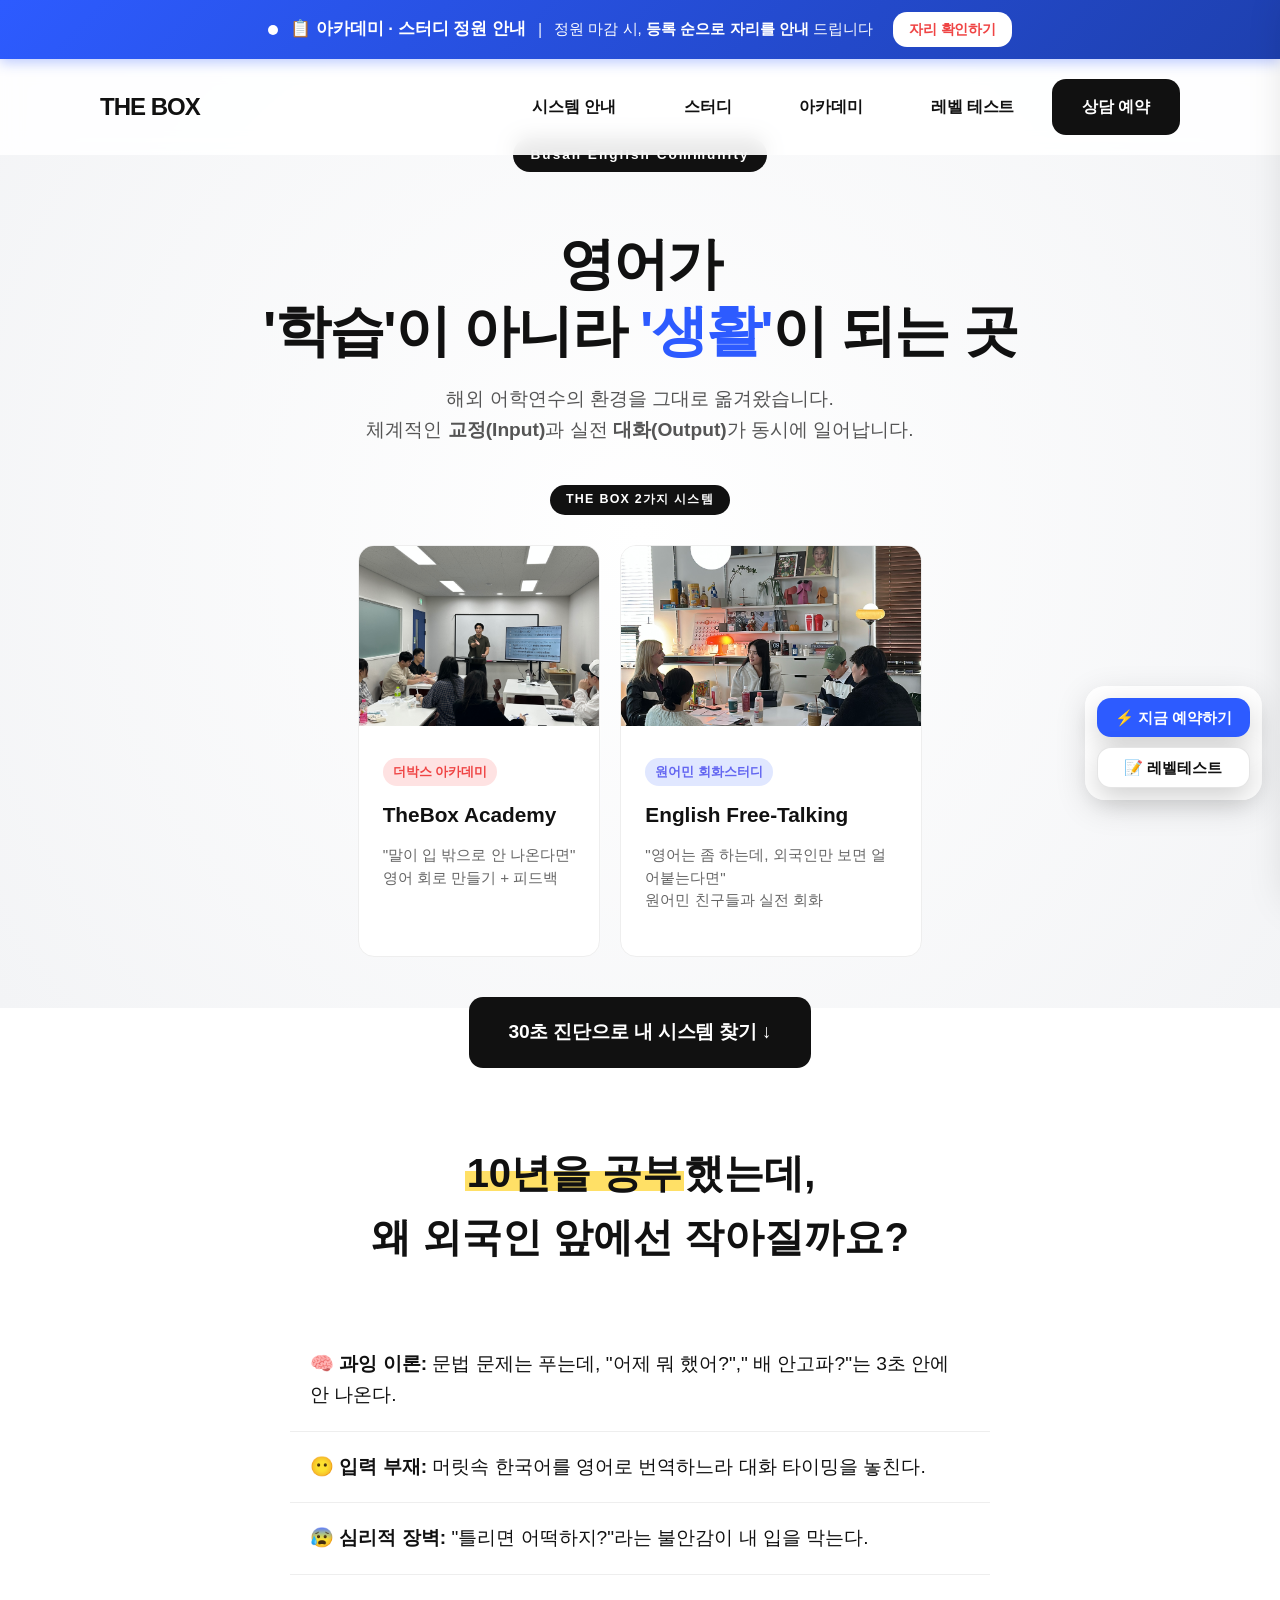
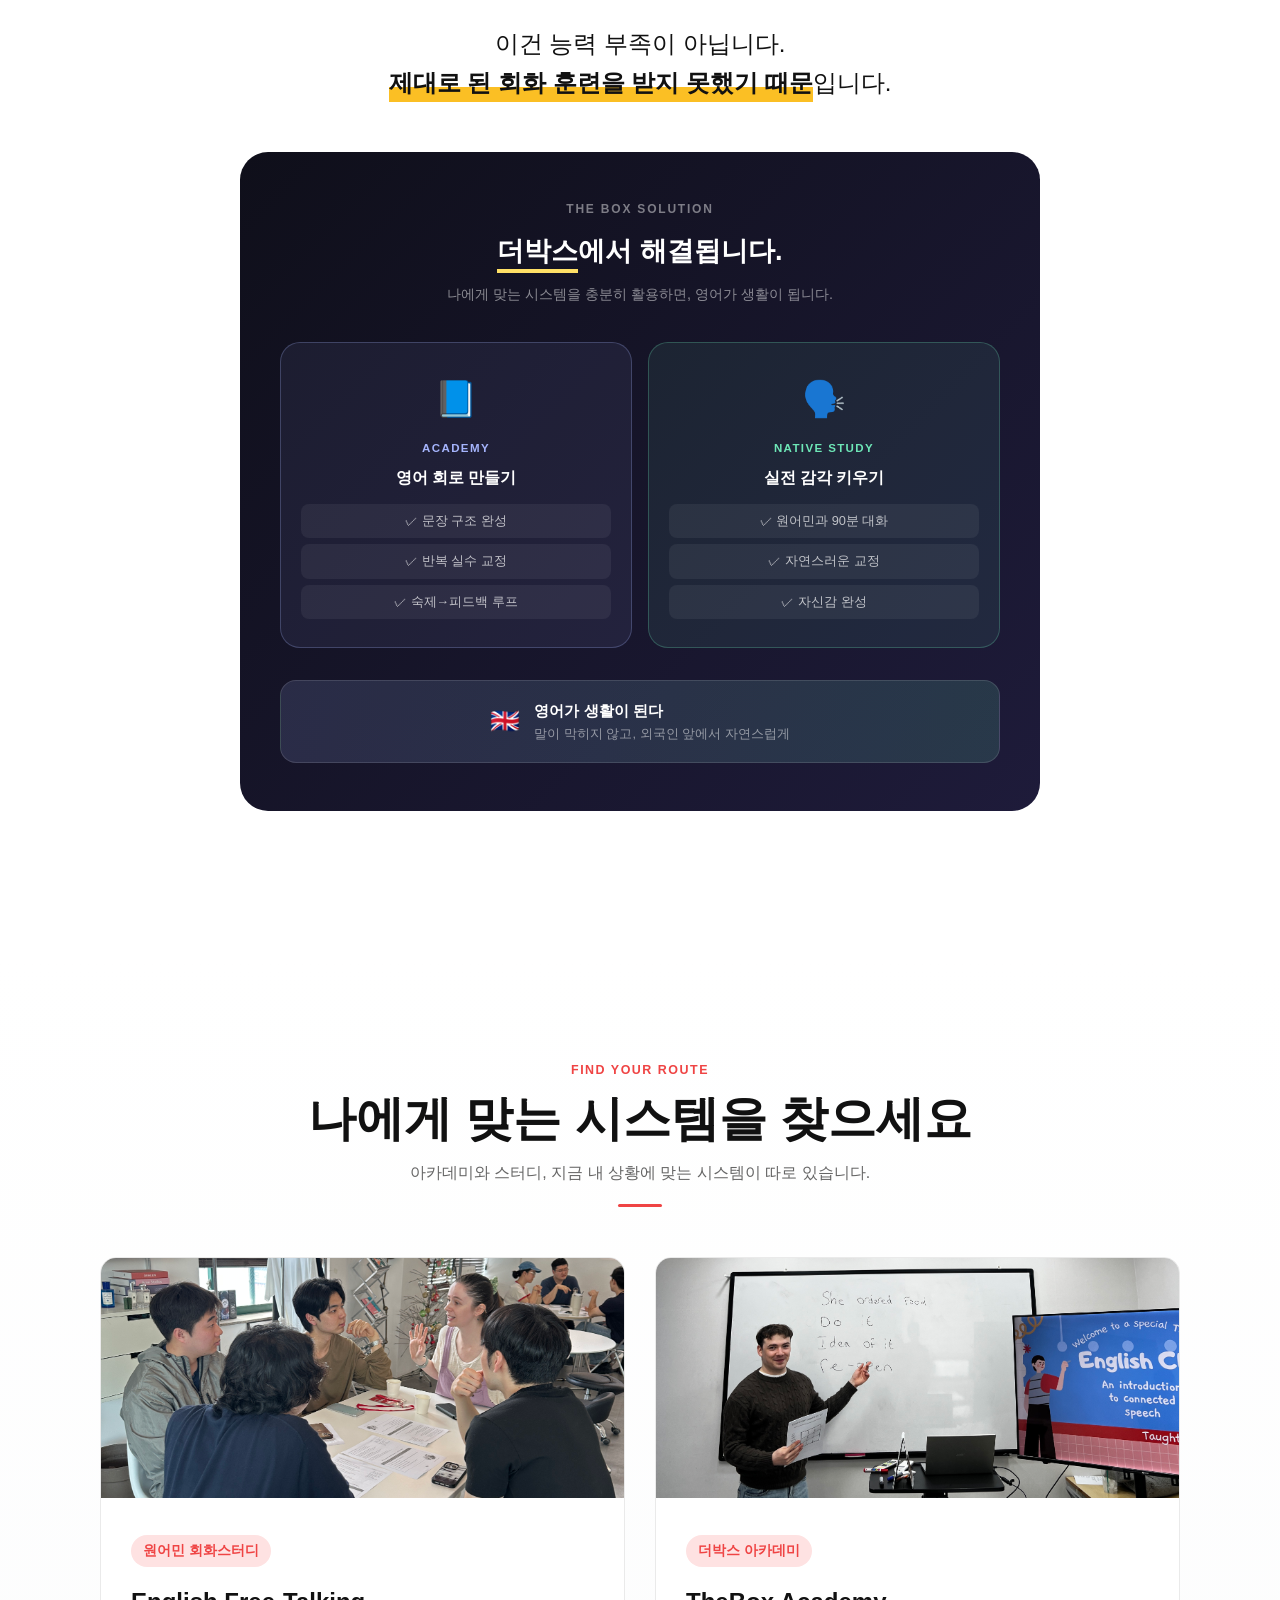
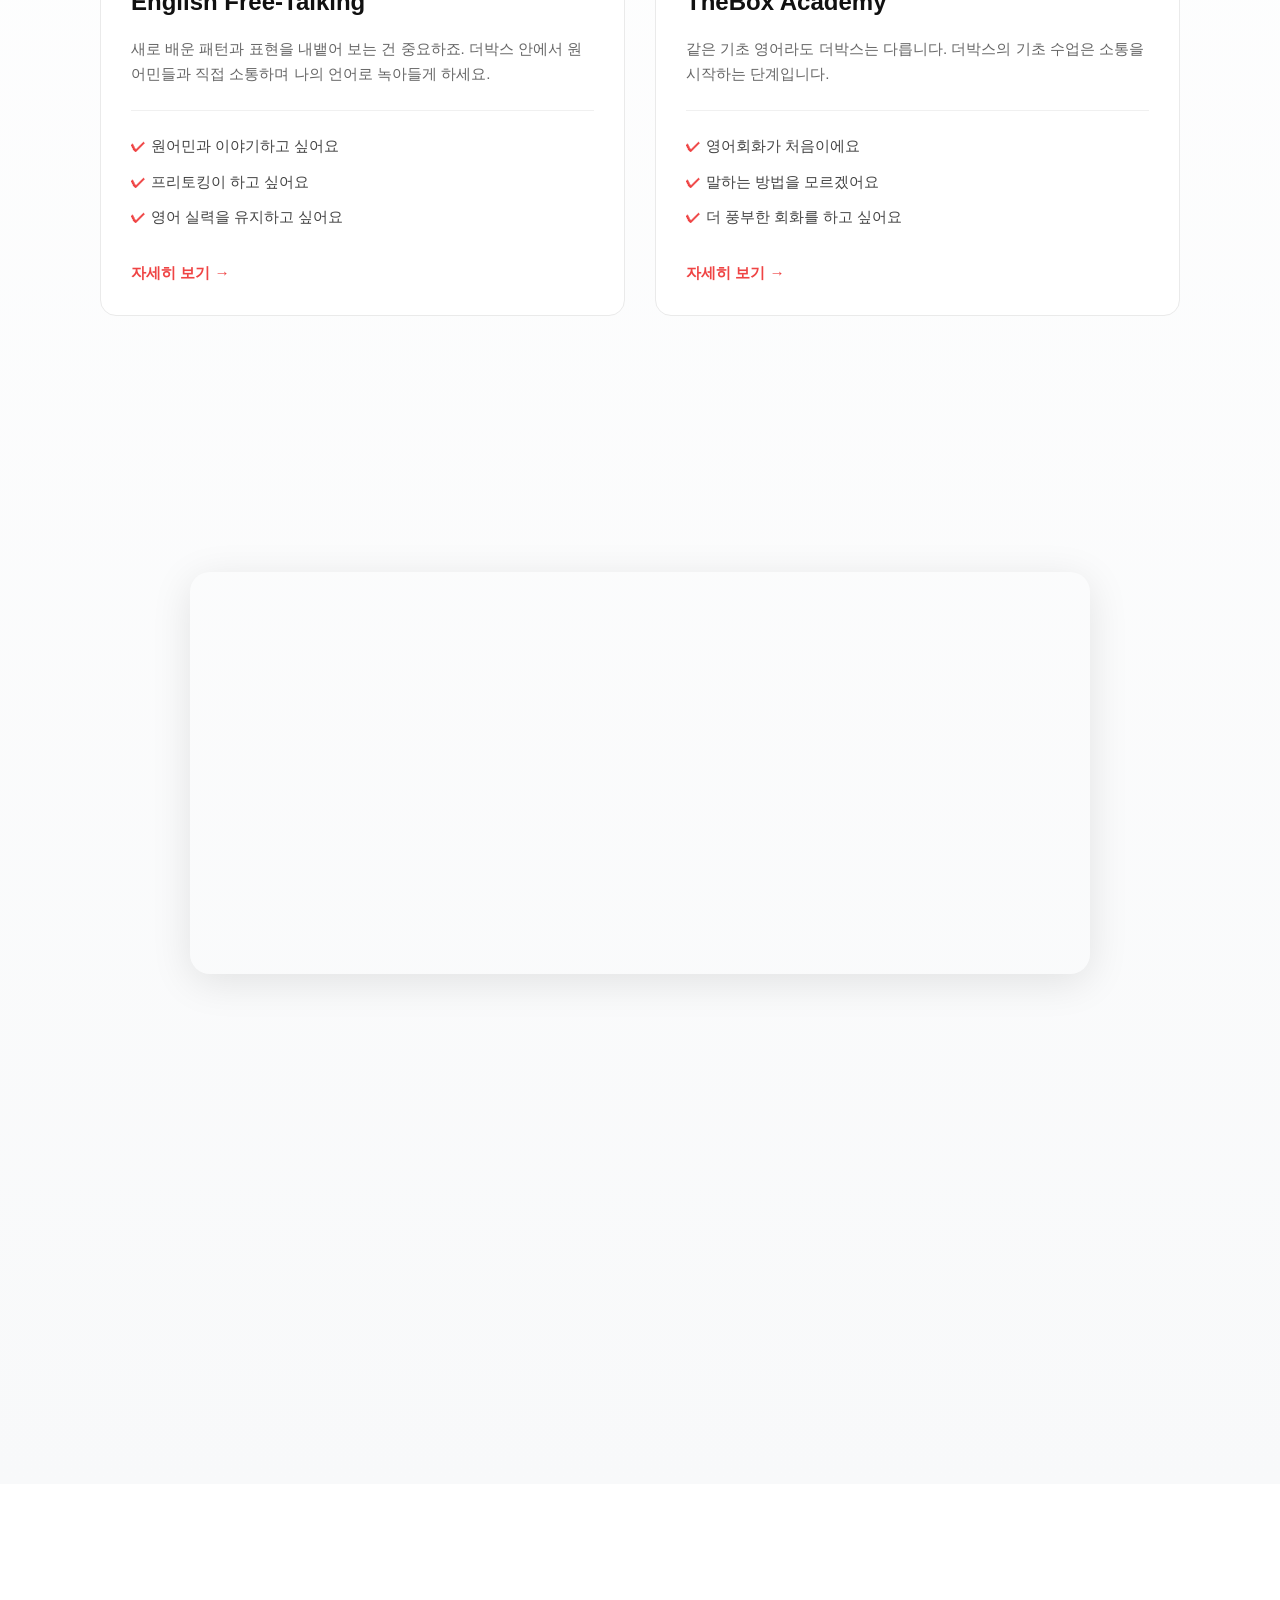
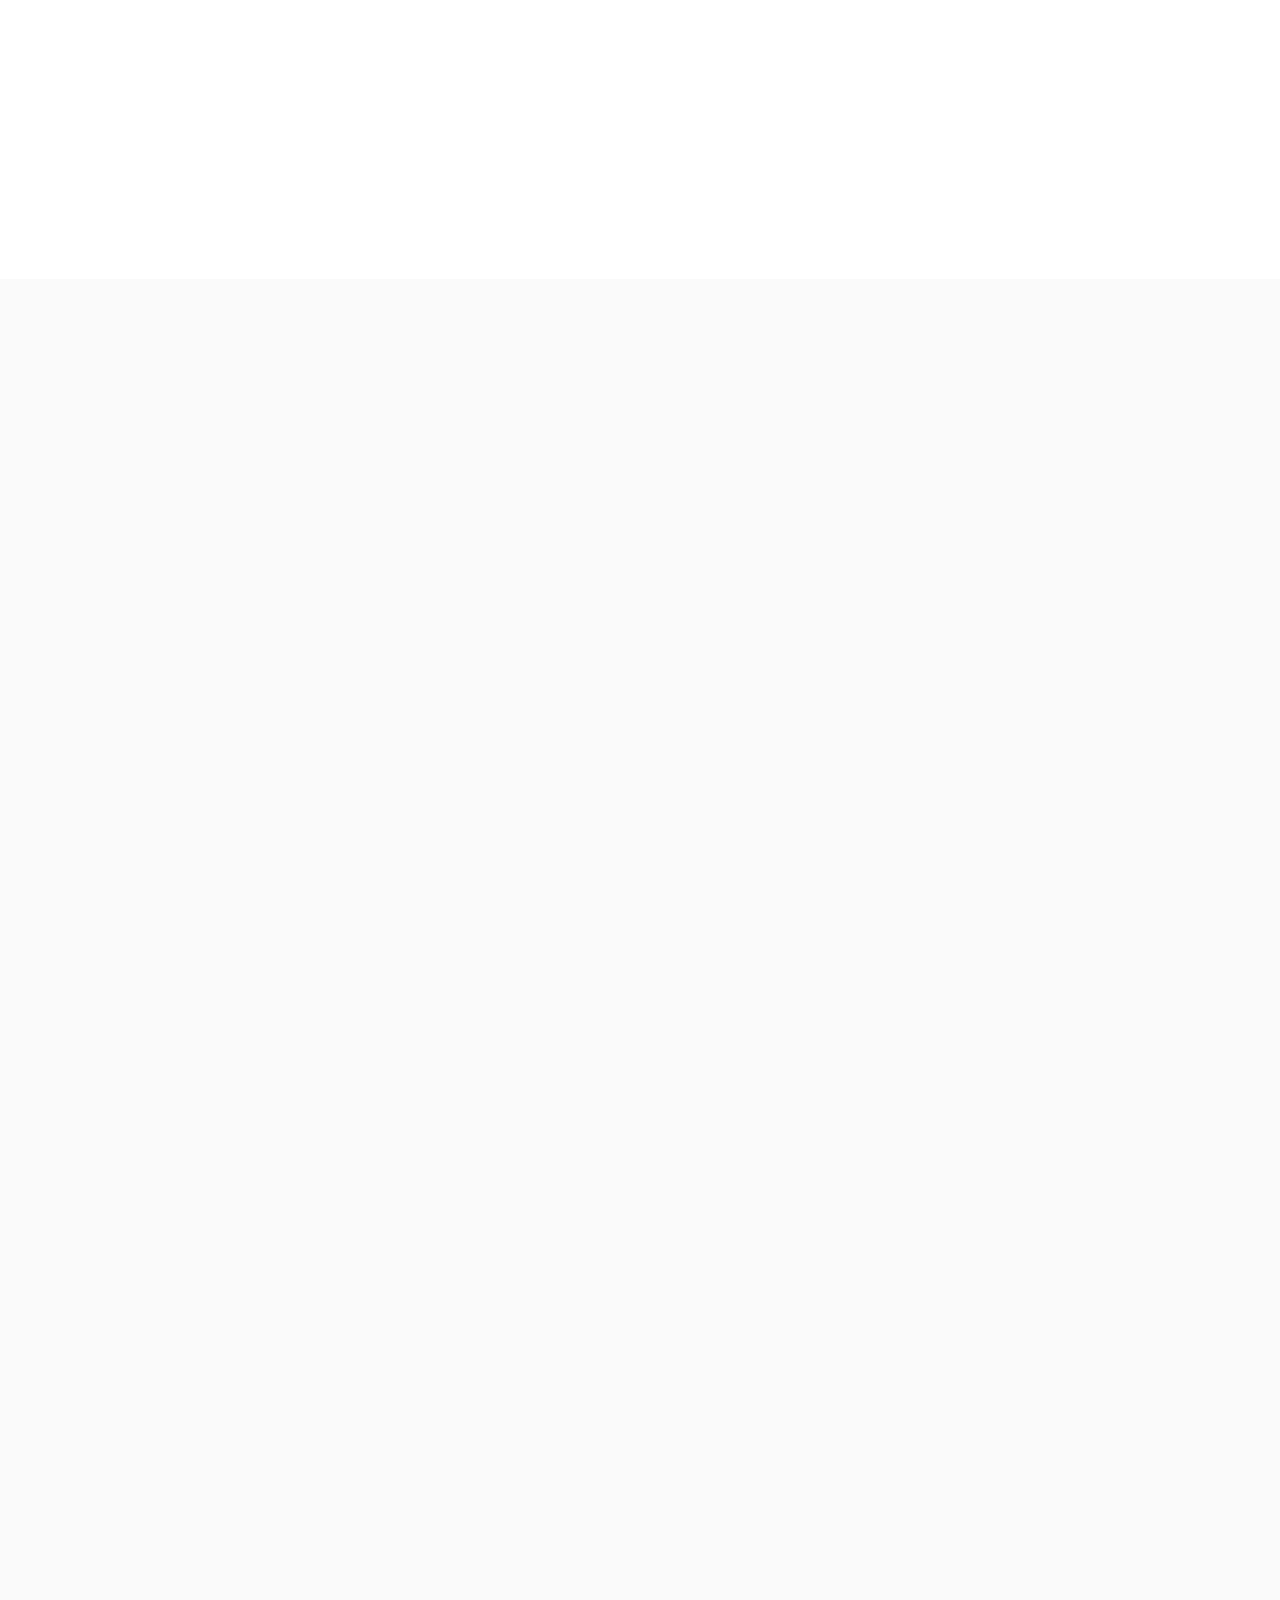
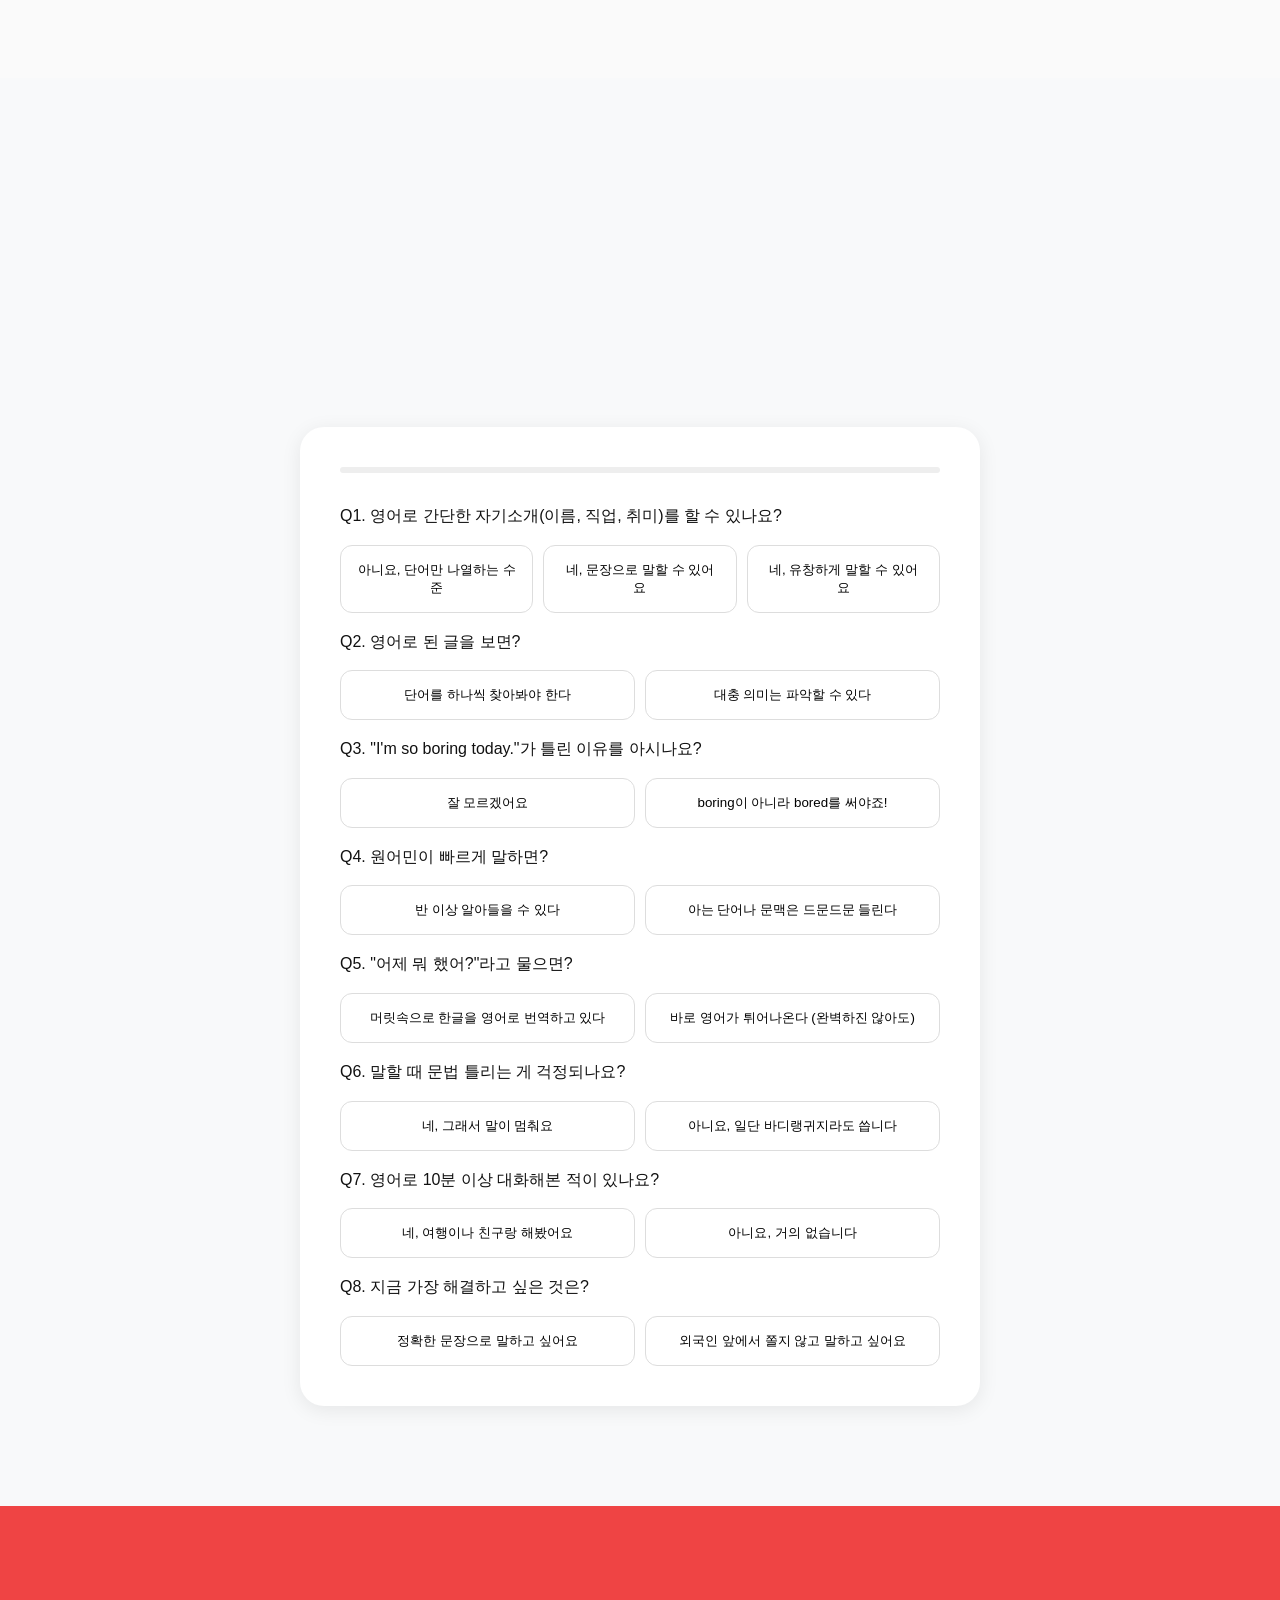
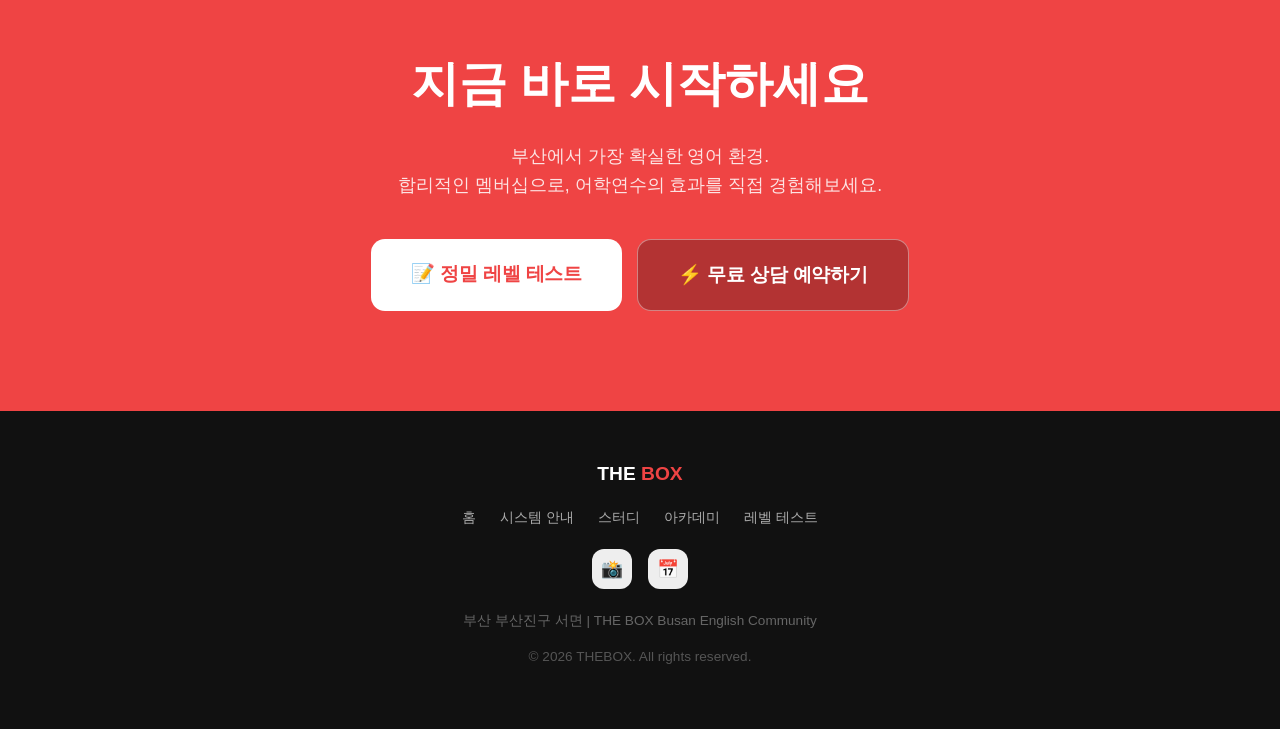
==== first/index.html @ 09fbb4dd "first commit" ====
<!DOCTYPE html>

<html lang="ko">

<head>
    <meta charset="utf-8" />
    <meta content="width=device-width, initial-scale=1.0" name="viewport" />
    <title>THE BOX: 부산 영어회화의 정답</title>
    <meta name="description" content="THE BOX — 부산에서 영어가 '학습'이 아니라 '생활'이 되는 곳. 체계적 아카데미와 원어민 스터디로 어학연수의 환경을 그대로.">
    <meta property="og:title" content="THE BOX: 부산 영어회화의 정답">
    <meta property="og:description" content="해외 어학연수의 환경을 부산에서. 체계적인 교정(Input)과 실전 대화(Output)가 동시에.">
    <link rel="icon"
        href="data:image/svg+xml,<svg xmlns='http://www.w3.org/2000/svg' viewBox='0 0 100 100'><text y='.9em' font-size='90'>📦</text></svg>">
    <link as="style" crossorigin=""
        href="https://cdn.jsdelivr.net/gh/orioncactus/pretendard@v1.3.8/dist/web/static/pretendard.css"
        rel="stylesheet" />
    <link rel="stylesheet" href="styles.css">
    <style>
        /* 메인 페이지 전용 추가 스타일 */
        .hero-split {
            display: flex;
            gap: 20px;
            justify-content: center;
            margin-top: 40px;
            flex-wrap: wrap;
        }

        .hero-card {
            background: rgba(255, 255, 255, 0.1);
            backdrop-filter: blur(5px);
            padding: 20px 30px;
            border-radius: 16px;
            border: 1px solid rgba(255, 255, 255, 0.2);
            text-align: left;
            max-width: 300px;
        }

        .hero-card h3 {
            margin: 0 0 5px;
            color: var(--primary);
            font-size: 1.1rem;
        }

        .hero-card p {
            margin: 0;
            color: rgba(255, 255, 255, 0.9);
            font-size: 0.95rem;
        }

        .philosophy-section {
            position: relative;
            overflow: hidden;
        }

        .dual-track {
            display: flex;
            align-items: stretch;
            gap: 30px;
            flex-wrap: wrap;
        }

        .track-box {
            flex: 1;
            padding: 40px;
            border-radius: 24px;
            min-width: 280px;
        }

        .track-academy {
            background: #F0F5FF;
            border: 2px solid #6366f1;
        }

        .track-study {
            background: #F0FDF4;
            border: 2px solid #10b981;
        }

        .track-label {
            font-weight: 800;
            font-size: 1.2rem;
            margin-bottom: 10px;
            display: block;
        }

        .track-academy .track-label {
            color: #6366f1;
        }

        .track-study .track-label {
            color: #10b981;
        }

        .vibe-banner {
            background: linear-gradient(135deg, #1a1a2e 0%, #16213e 100%);
            color: white;
            padding: 80px 20px;
            text-align: center;
            border-radius: 20px;
            margin: 60px 0;
        }

        /* 상시 CTA */
        .sticky-cta {
            position: fixed;
            right: 18px;
            bottom: 100px;
            z-index: 9999;
            display: flex;
            flex-direction: column;
            gap: 10px;
        }

        .sticky-cta a {
            display: inline-flex;
            align-items: center;
            justify-content: center;
            gap: 8px;
            padding: 12px 14px;
            border-radius: 14px;
            font-weight: 800;
            box-shadow: 0 10px 28px rgba(0, 0, 0, 0.18);
            text-decoration: none;
            line-height: 1;
            white-space: nowrap;
        }

        .sticky-cta .cta-test {
            background: #ffffff;
            color: var(--text-main);
            border: 1px solid rgba(0, 0, 0, 0.08);
        }

        .sticky-cta .cta-book {
            background: var(--primary);
            color: #fff;
        }

        @media (max-width: 768px) {
            .sticky-cta {
                left: 12px;
                right: 12px;
                bottom: 12px;
                flex-direction: row;
            }

            .sticky-cta a {
                flex: 1;
                padding: 14px 12px;
                border-radius: 16px;
            }
        }

        /* 비교/후기 섹션 */
        .compare-grid {
            display: grid;
            grid-template-columns: 1fr 1fr;
            gap: 18px;
        }

        .compare-card {
            background: #fff;
            border: 1px solid #eee;
            border-radius: 20px;
            padding: 22px;
        }

        .compare-card h3 {
            margin: 0 0 8px;
            font-size: 1.1rem;
        }

        .compare-card ul {
            margin: 0;
            padding-left: 18px;
            color: #555;
        }

        .compare-card li {
            margin: 6px 0;
            line-height: 1.5;
        }

        .review-grid {
            display: grid;
            grid-template-columns: repeat(3, 1fr);
            gap: 18px;
        }

        @media (max-width: 980px) {
            .review-grid {
                grid-template-columns: repeat(2, 1fr);
            }

            .compare-grid {
                grid-template-columns: 1fr;
            }
        }

        @media (max-width: 620px) {
            .review-grid {
                grid-template-columns: 1fr;
            }
        }

        .review-card {
            background: #fff;
            border: 1px solid #eee;
            border-radius: 22px;
            padding: 24px;
        }

        .review-card .tag {
            display: inline-block;
            font-size: 0.85rem;
            font-weight: 800;
            padding: 6px 10px;
            border-radius: 999px;
            background: #f3f4f6;
            color: #111;
            margin-bottom: 12px;
        }

        .review-card p {
            margin: 0;
            color: #444;
            line-height: 1.65;
        }

        .review-card .who {
            margin-top: 14px;
            font-weight: 800;
            color: var(--text-sub);
            font-size: 0.9rem;
        }

        .review-links {
            display: flex;
            gap: 10px;
            flex-wrap: wrap;
            justify-content: center;
            margin-top: 18px;
        }

        .review-links a {
            border: 1px solid #e5e7eb;
            background: #fff;
            padding: 10px 12px;
            border-radius: 999px;
            text-decoration: none;
            font-weight: 800;
            color: var(--text-main);
        }

        .review-links a:hover {
            transform: translateY(-1px);
        }


        /* quiz result pills */
        .result__pill {
            display: inline-flex;
            align-items: center;
            gap: 6px;
            padding: 8px 10px;
            border-radius: 999px;
            background: #f3f4f6;
            border: 1px solid #e5e7eb;
            font-weight: 800;
            font-size: .85rem;
            margin: 6px 8px 0 0;
        }

        .result__note {
            margin: 10px 0 0;
            color: #444;
            line-height: 1.6;
        }

        .toggle__btn.is-selected {
            border-color: var(--primary);
            box-shadow: 0 0 0 3px rgba(99, 102, 241, 0.15);
        }

        /* 마커 하이라이팅 (노란 형광펜 스타일) */
        .underline-hl {
            position: relative;
            display: inline;
            background: linear-gradient(to bottom, transparent 45%, #FFE066 45%, #FFE066 90%, transparent 90%);
            padding: 0 2px;
        }

        /* 가벼운 강조 (배경 하이라이트) */
        .soft-hl {
            background: linear-gradient(to bottom, transparent 55%, rgba(99, 102, 241, 0.18) 55%);
            font-weight: 700;
            padding: 0 2px;
        }

        /* 섹션 헤딩 스타일 (작은제목 + 큰제목 + 소제목) */
        .section-eyebrow {
            display: block;
            font-size: 0.78rem;
            font-weight: 800;
            letter-spacing: 0.12em;
            text-transform: uppercase;
            color: #ef4444;
            margin-bottom: 10px;
        }

        .section-headline {
            font-size: clamp(2rem, 5vw, 3rem);
            font-weight: 900;
            line-height: 1.15;
            color: #111;
            margin: 0 0 14px;
        }

        .section-sub {
            font-size: 1rem;
            color: #666;
            margin: 0 0 8px;
            line-height: 1.6;
        }

        .section-divider {
            width: 44px;
            height: 3px;
            background: #ef4444;
            border-radius: 2px;
            margin: 18px auto 0;
        }

        /* 비교 인포그래픽 */
        .compare-infographic {
            display: flex;
            gap: 0;
            flex-wrap: nowrap;
            max-width: 900px;
            margin: 40px auto;
            border-radius: 20px;
            overflow: hidden;
            box-shadow: 0 8px 40px rgba(0, 0, 0, 0.10);
        }

        .compare-col {
            flex: 1;
        }

        .compare-col-title {
            font-size: 0.9rem;
            font-weight: 800;
            padding: 16px 18px;
            text-align: center;
        }

        .compare-col--bad {
            background: #fff5f5;
        }

        .compare-col--bad .compare-col-title {
            background: #fee2e2;
            color: #dc2626;
        }

        .compare-col--bad2 {
            background: #fffbeb;
        }

        .compare-col--bad2 .compare-col-title {
            background: #fef3c7;
            color: #92400e;
        }

        .compare-col--good {
            background: #f0f7ff;
        }

        .compare-col--good .compare-col-title {
            background: #111;
            color: #fff;
        }


        .compare-row {
            display: flex;
            align-items: flex-start;
            gap: 8px;
            padding: 12px 16px;
            border-top: 1px solid rgba(0, 0, 0, 0.06);
            font-size: 0.85rem;
            line-height: 1.5;
        }

        .compare-row .cr-icon {
            font-size: 0.95rem;
            flex-shrink: 0;
            margin-top: 2px;
            font-weight: 900;
        }

        .compare-col--bad .cr-icon {
            color: #dc2626;
        }

        .compare-col--bad2 .cr-icon {
            color: #d97706;
        }

        .compare-col--good .cr-icon {
            color: #16a34a;
        }

        .compare-col--good .compare-row {
            font-weight: 600;
        }

        @media(max-width:700px) {
            .compare-infographic {
                flex-direction: column;
                border-radius: 16px;
            }
        }

        /* THE BOX 강점 카드 */
        .strength-grid {
            display: grid;
            grid-template-columns: repeat(3, 1fr);
            gap: 16px;
            max-width: 900px;
            margin: 40px auto 0;
        }

        .strength-card {
            background: #fff;
            border-radius: 16px;
            padding: 24px 20px;
            border: 1px solid #e5e7eb;
            text-align: center;
        }

        .strength-card .s-icon {
            font-size: 1.8rem;
            margin-bottom: 10px;
        }

        .strength-card h4 {
            font-size: 0.95rem;
            font-weight: 800;
            margin: 0 0 6px;
            color: #111;
        }

        .strength-card p {
            font-size: 0.85rem;
            color: #666;
            margin: 0;
            line-height: 1.5;
        }

        @media(max-width:700px) {
            .strength-grid {
                grid-template-columns: 1fr 1fr;
            }
        }

        @media(max-width:460px) {
            .strength-grid {
                grid-template-columns: 1fr;
            }
        }
    </style>
</head>

<body>
    <!-- 긴급성 Live 안내 배너 -->
    <div class="live-alert-banner">
        <div class="container"
            style="display:flex;align-items:center;justify-content:center;gap:12px;flex-wrap:wrap;padding:12px 20px">
            <span class="live-dot"></span>
            <span style="font-weight:700;font-size:1.05rem">📋 아카데미 · 스터디 정원 안내</span>
            <span style="color:rgba(255,255,255,0.9)">|</span>
            <span style="font-size:0.95rem">정원 마감 시, <strong>등록 순으로 자리를 안내</strong> 드립니다</span>
            <a href="https://m.booking.naver.com/booking/13/bizes/839473" target="_blank" class="btn btn--small"
                style="background:#fff;color:#ef4444;font-weight:700;margin-left:8px;padding:6px 16px;font-size:0.9rem">자리
                확인하기</a>
        </div>
    </div>

    <nav class="topbar" id="topbar">
        <div class="container topbar__inner">
            <a class="logo" href="index.html">THE BOX</a>
            <div class="topbar__actions">
                <a class="btn btn--secondary" href="programs.html">시스템 안내</a>
                <a class="btn btn--secondary" href="study.html">스터디</a>
                <a class="btn btn--secondary" href="academy.html">아카데미</a>
                <a class="btn btn--secondary" href="level-test.html">레벨 테스트</a>
                <a class="btn btn--primary" href="https://m.booking.naver.com/booking/13/bizes/839473"
                    target="_blank">상담 예약</a>
                <button class="mobile-menu-btn" id="mobileMenuBtn" aria-label="메뉴 열기">
                    <svg viewBox="0 0 24 24" fill="none" stroke="currentColor" stroke-width="2">
                        <path d="M3 12h18M3 6h18M3 18h18" />
                    </svg>
                </button>
            </div>
        </div>
    </nav>

    <!-- Mobile Navigation -->
    <div class="mobile-nav-overlay" id="mobileOverlay"></div>
    <div class="mobile-nav-panel" id="mobileNav">
        <div class="mobile-nav-panel__header">
            <a href="index.html" class="logo">THE BOX</a>
            <button class="mobile-nav-close" id="mobileNavClose" aria-label="메뉴 닫기">✕</button>
        </div>
        <div class="mobile-nav-panel__links">
            <a href="index.html" class="active">🏠 홈</a>
            <a href="programs.html">🗺 시스템 안내</a>
            <a href="study.html">🗣️ 원어민 스터디</a>
            <a href="academy.html">📘 아카데미</a>
            <a href="level-test.html">📝 레벨 테스트</a>
        </div>
        <div class="mobile-nav-panel__cta">
            <a href="https://m.booking.naver.com/booking/13/bizes/839473" target="_blank">⚡ 상담 예약하기</a>
        </div>
    </div>
    <header class="hero" style="background: radial-gradient(circle at center, #ffffff 0%, #f3f4f6 100%);">
        <div class="container hero__content">
            <div class="page-hero__badge reveal" style="background:#111; color:white;">Busan English Community</div>
            <h1 class="reveal">영어가<br />'학습'이 아니라 <span class="highlight">'생활'</span>이 되는 곳</h1>
            <p class="reveal subtitle">해외 어학연수의 환경을 그대로 옮겨왔습니다.<br />체계적인 <strong>교정(Input)</strong>과 실전
                <strong>대화(Output)</strong>가 동시에 일어납니다.
            </p>
            <div class="reveal hero-split">
                <div style="text-align:center;margin-bottom:10px;width:100%">
                    <span
                        style="display:inline-block;background:#111;color:#fff;font-size:0.78rem;font-weight:700;letter-spacing:0.1em;padding:5px 16px;border-radius:999px;text-transform:uppercase">THE
                        BOX 2가지 시스템</span>
                </div>
                <div class="hero-card reveal-left"
                    style="padding:0; overflow:hidden; background:#fff; text-align:left; border:1px solid #eee;">
                    <img src="images/index/academy_pic.JPG" alt="아카데미 사진"
                        style="width:100%; height:180px; object-fit:cover;">
                    <div style="padding:24px;">
                        <span
                            style="display:inline-block; padding:4px 10px; background:#fee2e2; color:#ef4444; border-radius:20px; font-size:0.8rem; font-weight:700; margin-bottom:12px;">더박스
                            아카데미</span>
                        <h3 style="margin:0 0 12px; font-size:1.3rem; color:#111;">TheBox Academy</h3>
                        <p style="color:#666; font-size:0.95rem; line-height:1.5; margin-bottom:20px;">
                            "말이 입 밖으로 안 나온다면"<br />영어 회로 만들기 + 피드백
                        </p>
                    </div>
                </div>
                <div class="hero-card reveal-right"
                    style="padding:0; overflow:hidden; background:#fff; text-align:left; border:1px solid #eee;">
                    <img src="images/index/freetalking1.jpg" alt="프리토킹 사진"
                        style="width:100%; height:180px; object-fit:cover;">
                    <div style="padding:24px;">
                        <span
                            style="display:inline-block; padding:4px 10px; background:#e0e7ff; color:#6366f1; border-radius:20px; font-size:0.8rem; font-weight:700; margin-bottom:12px;">원어민
                            회화스터디</span>
                        <h3 style="margin:0 0 12px; font-size:1.3rem; color:#111;">English Free-Talking</h3>
                        <p style="color:#666; font-size:0.95rem; line-height:1.5; margin-bottom:20px;">
                            "영어는 좀 하는데, 외국인만 보면 얼어붙는다면"<br />원어민 친구들과 실전 회화
                        </p>
                    </div>
                </div>
            </div>
            <div class="reveal btn-group" style="margin-top:40px">
                <a class="btn btn--large btn--primary" href="#diagnosis">30초 진단으로 내 시스템 찾기 ↓</a>
            </div>
        </div>
    </header>
    <section class="section">
        <div class="container">
            <h2 class="reveal section-title"><span class="underline-hl">10년을 공부</span>했는데,<br />왜 외국인 앞에선 작아질까요?</h2>

            <div class="checklist stagger-container" style="max-width:700px">
                <div class="check-item stagger-item">🧠 <strong>과잉 이론:</strong> 문법 문제는 푸는데, "어제 뭐 했어?"," 배 안고파?"는 3초 안에
                    안 나온다.</div>
                <div class="check-item stagger-item">😶 <strong>입력 부재:</strong> 머릿속 한국어를 영어로 번역하느라 대화 타이밍을 놓친다.</div>
                <div class="check-item stagger-item">😰 <strong>심리적 장벽:</strong> "틀리면 어떡하지?"라는 불안감이 내 입을 막는다.</div>
            </div>
            <p class="reveal center-text impact-text">이건 능력 부족이 아닙니다.<br /><strong class="highlight-animated">제대로 된 회화
                    훈련을 받지 못했기 때문</strong>입니다.</p>
            <div class="reveal" style="margin:50px auto;max-width:800px">
                <div
                    style="background:linear-gradient(135deg,#0f0f1a 0%,#1e1b3a 100%);border-radius:28px;padding:48px 40px;text-align:center">
                    <p
                        style="color:rgba(255,255,255,0.45);font-size:0.75rem;font-weight:800;letter-spacing:0.15em;text-transform:uppercase;margin:0 0 10px">
                        THE BOX SOLUTION</p>
                    <h3 style="color:#fff;font-size:1.7rem;margin:0 0 10px;font-weight:900"><span
                            style="border-bottom:4px solid #FFE066;padding-bottom:3px">더박스</span>에서 해결됩니다.</h3>
                    <p style="color:rgba(255,255,255,0.5);font-size:0.9rem;margin:0 0 36px;line-height:1.6">나에게 맞는 시스템을
                        충분히 활용하면, 영어가 생활이 됩니다.</p>
                    <!-- 두 트랙 -->
                    <div style="display:grid;grid-template-columns:1fr 1fr;gap:16px;margin-bottom:32px">
                        <div
                            style="background:rgba(165,180,252,0.08);border:1px solid rgba(165,180,252,0.25);border-radius:20px;padding:28px 20px">
                            <div style="font-size:2.2rem;margin-bottom:12px">📘</div>
                            <div
                                style="color:#a5b4fc;font-size:0.72rem;font-weight:800;letter-spacing:0.12em;text-transform:uppercase;margin-bottom:10px">
                                ACADEMY</div>
                            <div style="color:#fff;font-size:1rem;font-weight:800;margin-bottom:14px;line-height:1.4">영어
                                회로 만들기</div>
                            <div style="display:flex;flex-direction:column;gap:6px">
                                <div
                                    style="background:rgba(255,255,255,0.06);border-radius:8px;padding:7px 10px;font-size:0.8rem;color:rgba(255,255,255,0.7)">
                                    ✓ 문장 구조 완성</div>
                                <div
                                    style="background:rgba(255,255,255,0.06);border-radius:8px;padding:7px 10px;font-size:0.8rem;color:rgba(255,255,255,0.7)">
                                    ✓ 반복 실수 교정</div>
                                <div
                                    style="background:rgba(255,255,255,0.06);border-radius:8px;padding:7px 10px;font-size:0.8rem;color:rgba(255,255,255,0.7)">
                                    ✓ 숙제→피드백 루프</div>
                            </div>
                        </div>
                        <div
                            style="background:rgba(110,231,183,0.08);border:1px solid rgba(110,231,183,0.25);border-radius:20px;padding:28px 20px">
                            <div style="font-size:2.2rem;margin-bottom:12px">🗣️</div>
                            <div
                                style="color:#6ee7b7;font-size:0.72rem;font-weight:800;letter-spacing:0.12em;text-transform:uppercase;margin-bottom:10px">
                                NATIVE STUDY</div>
                            <div style="color:#fff;font-size:1rem;font-weight:800;margin-bottom:14px;line-height:1.4">실전
                                감각 키우기</div>
                            <div style="display:flex;flex-direction:column;gap:6px">
                                <div
                                    style="background:rgba(255,255,255,0.06);border-radius:8px;padding:7px 10px;font-size:0.8rem;color:rgba(255,255,255,0.7)">
                                    ✓ 원어민과 90분 대화</div>
                                <div
                                    style="background:rgba(255,255,255,0.06);border-radius:8px;padding:7px 10px;font-size:0.8rem;color:rgba(255,255,255,0.7)">
                                    ✓ 자연스러운 교정</div>
                                <div
                                    style="background:rgba(255,255,255,0.06);border-radius:8px;padding:7px 10px;font-size:0.8rem;color:rgba(255,255,255,0.7)">
                                    ✓ 자신감 완성</div>
                            </div>
                        </div>
                    </div>
                    <!-- 결과 -->
                    <div
                        style="background:linear-gradient(90deg,rgba(165,180,252,0.15),rgba(110,231,183,0.15));border:1px solid rgba(255,255,255,0.12);border-radius:16px;padding:18px 24px;display:flex;align-items:center;justify-content:center;gap:14px">
                        <span style="font-size:1.5rem">🇬🇧</span>
                        <div style="text-align:left">
                            <div style="color:#fff;font-weight:800;font-size:0.95rem">영어가 생활이 된다</div>
                            <div style="color:rgba(255,255,255,0.5);font-size:0.8rem">말이 막히지 않고, 외국인 앞에서 자연스럽게</div>
                        </div>
                    </div>
                </div>
            </div>
        </div>
    </section>
    <!-- Route Finding Section -->
    <section class="section" style="background: linear-gradient(to bottom, #ffffff 0%, #f8f9fa 100%);">
        <div class="container">
            <div class="reveal" style="text-align:center;margin-bottom:50px">
                <span class="section-eyebrow">FIND YOUR ROUTE</span>
                <h2 class="section-headline">나에게 맞는 시스템을 찾으세요</h2>
                <p class="section-sub">아카데미와 스터디, 지금 내 상황에 맞는 시스템이 따로 있습니다.</p>
                <div class="section-divider"></div>
            </div>
            <div class="card-grid stagger-container" style="margin-bottom: 60px; gap: 30px;">
                <!-- 스터디 카드 -->
                <a class="card card--link stagger-item" href="study.html"
                    style="padding:0; overflow:hidden; border:1px solid #eaeaea; text-align:left; border-radius:16px;">
                    <img src="images/index/freetalking2.JPG" alt="프리토킹 사진 2"
                        style="width: 100%; height: 240px; object-fit: cover;">
                    <div style="padding: 30px;">
                        <span
                            style="display:inline-block; padding:5px 12px; background:#fee2e2; color:#ef4444; border-radius:20px; font-size:0.85rem; font-weight:700; margin-bottom:16px;">원어민
                            회화스터디</span>
                        <h3 style="margin:0 0 16px; font-size:1.5rem;">English Free-Talking</h3>
                        <p
                            style="color:#666; font-size:0.95rem; line-height:1.6; margin-bottom:24px; padding-bottom:24px; border-bottom:1px solid #f0f0f0;">
                            새로 배운 패턴과 표현을 내뱉어 보는 건 중요하죠. 더박스 안에서 원어민들과 직접 소통하며 나의 언어로 녹아들게 하세요.
                        </p>
                        <ul style="font-size:0.95rem; color:#444; padding-left:0; list-style:none; margin-bottom:30px;">
                            <li style="margin-bottom:12px; padding-left:20px; position:relative;"><span
                                    style="color:#ef4444; position:absolute; left:0; top:0;">✔</span> 원어민과 이야기하고 싶어요
                            </li>
                            <li style="margin-bottom:12px; padding-left:20px; position:relative;"><span
                                    style="color:#ef4444; position:absolute; left:0; top:0;">✔</span> 프리토킹이 하고 싶어요</li>
                            <li style="margin-bottom:0; padding-left:20px; position:relative;"><span
                                    style="color:#ef4444; position:absolute; left:0; top:0;">✔</span> 영어 실력을 유지하고 싶어요
                            </li>
                        </ul>
                        <span style="color:#ef4444; font-weight:700; font-size:0.95rem;">자세히 보기 →</span>
                    </div>
                </a>

                <!-- 아카데미 카드 -->
                <a class="card card--link stagger-item" href="academy.html"
                    style="padding:0; overflow:hidden; border:1px solid #eaeaea; text-align:left; border-radius:16px;">
                    <img src="images/index/academy_pic2.JPG" alt="아카데미 사진 2"
                        style="width: 100%; height: 240px; object-fit: cover;">
                    <div style="padding: 30px;">
                        <span
                            style="display:inline-block; padding:5px 12px; background:#fee2e2; color:#ef4444; border-radius:20px; font-size:0.85rem; font-weight:700; margin-bottom:16px;">더박스
                            아카데미</span>
                        <h3 style="margin:0 0 16px; font-size:1.5rem;">TheBox Academy</h3>
                        <p
                            style="color:#666; font-size:0.95rem; line-height:1.6; margin-bottom:24px; padding-bottom:24px; border-bottom:1px solid #f0f0f0;">
                            같은 기초 영어라도 더박스는 다릅니다. 더박스의 기초 수업은 소통을 시작하는 단계입니다.
                        </p>
                        <ul style="font-size:0.95rem; color:#444; padding-left:0; list-style:none; margin-bottom:30px;">
                            <li style="margin-bottom:12px; padding-left:20px; position:relative;"><span
                                    style="color:#ef4444; position:absolute; left:0; top:0;">✔</span> 영어회화가 처음이에요</li>
                            <li style="margin-bottom:12px; padding-left:20px; position:relative;"><span
                                    style="color:#ef4444; position:absolute; left:0; top:0;">✔</span> 말하는 방법을 모르겠어요</li>
                            <li style="margin-bottom:0; padding-left:20px; position:relative;"><span
                                    style="color:#ef4444; position:absolute; left:0; top:0;">✔</span> 더 풍부한 회화를 하고 싶어요
                            </li>
                        </ul>
                        <span style="color:#ef4444; font-weight:700; font-size:0.95rem;">자세히 보기 →</span>
                    </div>
                </a>
            </div>

            <!-- 비교 인포그래픽 -->
            <div class="reveal" style="text-align:center;margin-top:70px">
                <span class="section-eyebrow">WHY THE BOX</span>
                <h2 class="section-headline">다른 곳과 뭐가 다른가요?</h2>
                <p class="section-sub">같은 시간을 쓸 거라면, 환경이 달라야 결과도 달라집니다.</p>
                <div class="section-divider"></div>
            </div>

            <div class="compare-infographic stagger-container">
                <div class="compare-col compare-col--bad stagger-item">
                    <div class="compare-col-title">😰 일반 영어 모임</div>
                    <div class="compare-rows">
                        <div class="compare-row"><span class="cr-icon">✕</span> 비영어권 운영자 — 교정 불가</div>
                        <div class="compare-row"><span class="cr-icon">✕</span> 틀린 표현이 그대로 굳어짐</div>
                        <div class="compare-row"><span class="cr-icon">✕</span> 대화량은 많지만 콩글리쉬 그대로</div>
                        <div class="compare-row"><span class="cr-icon">✕</span> 체계적 피드백 전혀 없음</div>
                        <div class="compare-row"><span class="cr-icon">✕</span> 실력 정체 — 6개월이 1개월 아카데미보다 못한 경우도</div>
                    </div>
                </div>
                <div class="compare-col compare-col--bad2 stagger-item">
                    <div class="compare-col-title">📚 대형 학원</div>
                    <div class="compare-rows">
                        <div class="compare-row"><span class="cr-icon">△</span> 정형화된 교재 위주 수업</div>
                        <div class="compare-row"><span class="cr-icon">△</span> 개인 약점보다 커리큘럼 우선</div>
                        <div class="compare-row"><span class="cr-icon">△</span> 말하기 연습 시간 절대 부족</div>
                        <div class="compare-row"><span class="cr-icon">△</span> "늘긴 했는데 아직도 막혀"</div>
                        <div class="compare-row"><span class="cr-icon">△</span> 교실 밖은 다시 한국어 환경</div>
                    </div>
                </div>
                <div class="compare-col compare-col--good stagger-item">
                    <div class="compare-col-title">&#9733; THE BOX</div>
                    <div class="compare-rows">
                        <div class="compare-row"><span class="cr-icon">✓</span> 영어권 원어민과 비율 맞춘 환경</div>
                        <div class="compare-row"><span class="cr-icon">✓</span> 실시간 자연스러운 교정 + 확장</div>
                        <div class="compare-row"><span class="cr-icon">✓</span> 소수정예 스터디 → 발언 기회 극대화</div>
                        <div class="compare-row"><span class="cr-icon">✓</span> <strong
                                style="color:#6ee7b7">[STUDY]</strong> 파티·아웃팅 영어 라이프스타일</div>
                        <div class="compare-row"><span class="cr-icon">✓</span> <strong
                                style="color:#a5b4fc">[ACADEMY]</strong> 영어로 바로 생각하는 훈련 — 번역 없이 말하기</div>
                        <div class="compare-row"><span class="cr-icon">✓</span> <strong
                                style="color:#a5b4fc">[ACADEMY]</strong> 숙제→피드백 시스템으로 반복 실수 소거</div>
                    </div>
                </div>
            </div>

            <!-- THE BOX 강점 카드 -->
            <div class="strength-grid stagger-container">
                <div class="strength-card stagger-item">
                    <div class="s-icon">🎯</div>
                    <h4>소수정예 스터디</h4>
                    <p>원어민 1명당 한국인 3~6명<br />발언 기회 극대화</p>
                </div>
                <div class="strength-card stagger-item">
                    <div class="s-icon">📝</div>
                    <h4>개인별 교정 시스템</h4>
                    <p>4~10명 소그룹 아카데미<br />내 약점만 정확히 교정</p>
                </div>
                <div class="strength-card stagger-item">
                    <div class="s-icon">🗣️</div>
                    <h4>검증된 원어민 40여 명</h4>
                    <p>미국·영국·캐나다·호주<br />진짜 영어권 환경</p>
                </div>
                <div class="strength-card stagger-item">
                    <div class="s-icon">🔄</div>
                    <h4>숙제→피드백 루프</h4>
                    <p>반복 실수가 사라지는<br />아카데미 시스템</p>
                </div>
                <div class="strength-card stagger-item">
                    <div class="s-icon">💬</div>
                    <h4>90분 실전 대화</h4>
                    <p>원어민과 매 세션<br />자연스러운 표현 확장</p>
                </div>
                <div class="strength-card stagger-item">
                    <div class="s-icon">🎉</div>
                    <h4>영어 라이프스타일</h4>
                    <p>파티·아웃팅·네트워킹<br />진짜 쓰는 영어 환경</p>
                </div>
            </div>
        </div>
    </section>

    <!-- 실제 멤버 후기 위 이미지 3개 플레이스홀더 섹션 -->
    <section class="section">
        <div class="container">
            <div class="reveal" style="display: grid; grid-template-columns: repeat(3, 1fr); gap: 20px;">
                <img src="images/index/photo_area1.jpeg" alt="photo 1"
                    style="width: 100%; aspect-ratio: 16/9; border-radius: 16px; object-fit: cover;">
                <img src="images/index/photo_area2.JPG" alt="photo 2"
                    style="width: 100%; aspect-ratio: 16/9; border-radius: 16px; object-fit: cover;">
                <img src="images/index/photo_area3.jpg" alt="photo 3"
                    style="width: 100%; aspect-ratio: 16/9; border-radius: 16px; object-fit: cover;">
            </div>
        </div>
    </section>

    <!-- 비포&애프터/후기 섹션 -->
    <section class="section bg-light">
        <div class="container">
            <div class="reveal" style="text-align:center;margin-bottom:48px">
                <span class="section-eyebrow">REAL REVIEWS</span>
                <h2 class="section-headline">실제 멤버 후기</h2>
                <p class="section-sub">멤버들의 이야기 — 과장 없이 직접 들어보세요.</p>
                <div class="section-divider"></div>
            </div>
            <div class="review-grid stagger-container">
                <div class="review-card stagger-item">
                    <span class="tag">아카데미 2개월</span>
                    <p>"문법은 아는데 입에서 안 나왔어요. 아카데미에서 문장 구조 훈련하고 나니까 스터디에서 자신감 생겼어요!"</p>
                    <div class="who">— 직장인 K님</div>
                </div>
                <div class="review-card stagger-item">
                    <span class="tag">스터디 6개월</span>
                    <p>"처음엔 외국인만 보면 입이 안 떨어졌는데, 지금은 친구들이랑 영어로 농담까지 나눠요. 진짜 말이 트였어요."</p>
                    <div class="who">— 대학생 L님</div>
                </div>
                <div class="review-card stagger-item">
                    <span class="tag">아카데미+스터디</span>
                    <p>"시제, 전치사 실수가 계속 반복됐는데 아카데미에서 완전히 잡았어요. 스터디에서 바로 써먹으니까 더 빠르게 느는 거 같아요."</p>
                    <div class="who">— 프리랜서 M님</div>
                </div>
                <div class="review-card stagger-item">
                    <span class="tag">다른 스터디 6개월 → 아카데미 2개월</span>
                    <p>"다른 학원형 모임에서 6개월 다녔는데 틀린 표현 교정도 안 되고 정체됐어요. THE BOX 아카데미 2달 다니니까 6개월보다 더 많이 배웠어요. 지금은 아카데미 끝내고
                        스터디에서 재밌게 다니고 있어요!"</p>
                    <div class="who">— 취준생 J님</div>
                </div>
                <div class="review-card stagger-item">
                    <span class="tag">아카데미 3개월</span>
                    <p>"예전엔 '좋아한다'를 무조건 'like'만 썼는데, 이제는 'I'm into~', 'I'm a big fan of~' 같은 자연스러운 표현들이 입에서 바로 나와요. 단순
                        암기가 아니라 패턴으로 배우니까 응용도 자유자재예요!"</p>
                    <div class="who">— 워홀준비생 S님</div>
                </div>
                <div class="review-card stagger-item">
                    <span class="tag">스터디 1년</span>
                    <p>"파티, 아웃팅까지 영어로 생활하다 보니 영어가 공부가 아니라 일상이 됐어요. 외국인 친구도 생기고, 네트워크도 넓어졌어요. 진짜 라이프스타일이 바뀌었습니다."</p>
                    <div class="who">— 직장인 H님</div>
                </div>
            </div>
            <div class="review-links reveal">
                <a href="https://www.instagram.com/thebox_busan" target="_blank">📸 인스타그램 후기</a>
                <a href="https://m.booking.naver.com/booking/13/bizes/839473" target="_blank">⭐ 네이버 예약 후기</a>
            </div>

            <!-- CTA -->
            <div class="reveal"
                style="margin-top:60px;padding:48px 40px;background:#111;border-radius:24px;text-align:center;max-width:700px;margin-left:auto;margin-right:auto">
                <p
                    style="color:#aaa;font-size:0.8rem;font-weight:700;letter-spacing:0.1em;text-transform:uppercase;margin:0 0 14px">
                    START YOUR JOURNEY</p>
                <h3 style="color:#fff;font-size:1.7rem;margin:0 0 14px;font-weight:900;line-height:1.3">영어, 언제부터
                    시작하려고<br />하셨나요?</h3>
                <p style="color:rgba(255,255,255,0.6);font-size:1rem;line-height:1.7;margin-bottom:28px">
                    여기 오신 분들 대부분, 그 질문을 몇 년째 하고 있었습니다.<br />
                    그 사이 먼저 시작한 분들은 이미 달라졌어요.
                </p>
                <a href="https://m.booking.naver.com/booking/13/bizes/839473" class="btn btn--large"
                    style="background:#ef4444;color:#fff;font-size:1.05rem;padding:16px 36px;border-radius:14px"
                    target="_blank">⚡ 지금 무료 상담 예약하기</a>
            </div>
        </div>
    </section>

    <!-- 30초 진단 섹션 -->
    <section class="section" id="diagnosis" style="background: #f8f9fa; color: #111;">
        <div class="container">
            <div class="reveal" style="text-align:center;margin-bottom:48px">
                <span class="section-eyebrow">LEVEL DIAGNOSIS</span>
                <h2 class="section-headline">30초 진단으로<br />내 최적 시스템을 찾아보세요</h2>
                <p class="section-sub">8개 질문으로 아카데미와 스터디 중 어떤 시스템이 맞는지 바로 확인할 수 있습니다.</p>
                <div class="section-divider"></div>
            </div>

            <div class="quiz-container reveal"
                style="background:#fff;padding:40px;border-radius:24px;box-shadow:0 4px 20px rgba(0,0,0,0.08)">
                <div class="progress-bar-wrap">
                    <div class="progress-bar" id="quizProgress"></div>
                </div>

                <!-- Q1. Level (Level: L) -->
                <div class="quiz__q" data-map="L">
                    <p class="q-text" style="color:#111">Q1. 영어로 간단한 자기소개(이름, 직업, 취미)를 할 수 있나요?</p>
                    <div class="toggle-group">
                        <button class="toggle__btn" data-answer="beginner">아니요, 단어만 나열하는 수준</button>
                        <button class="toggle__btn" data-answer="intermediate">네, 문장으로 말할 수 있어요</button>
                        <button class="toggle__btn" data-answer="advanced">네, 유창하게 말할 수 있어요</button>
                    </div>
                </div>

                <!-- Q2. Reading (Academy: A) -->
                <div class="quiz__q" data-map="A">
                    <p class="q-text" style="color:#111">Q2. 영어로 된 글을 보면?</p>
                    <div class="toggle-group">
                        <button class="toggle__btn" data-answer="yes">단어를 하나씩 찾아봐야 한다</button>
                        <button class="toggle__btn" data-answer="no">대충 의미는 파악할 수 있다</button>
                    </div>
                </div>

                <!-- Q3. Grammar (Academy: A) -->
                <div class="quiz__q" data-map="A" data-weight="2">
                    <p class="q-text" style="color:#111">Q3. "I'm so boring today."가 틀린 이유를 아시나요?</p>
                    <div class="toggle-group">
                        <button class="toggle__btn" data-answer="yes">잘 모르겠어요</button>
                        <button class="toggle__btn" data-answer="no">boring이 아니라 bored를 써야죠!</button>
                    </div>
                </div>

                <!-- Q4. Listening (Study: S) -->
                <div class="quiz__q" data-map="S">
                    <p class="q-text" style="color:#111">Q4. 원어민이 빠르게 말하면?</p>
                    <div class="toggle-group">
                        <button class="toggle__btn" data-answer="yes">반 이상 알아들을 수 있다</button>
                        <button class="toggle__btn" data-answer="no">아는 단어나 문맥은 드문드문 들린다</button>
                    </div>
                </div>

                <!-- Q5. 말하기 습관 (Academy: A) -->
                <div class="quiz__q" data-map="A">
                    <p class="q-text" style="color:#111">Q5. "어제 뭐 했어?"라고 물으면?</p>
                    <div class="toggle-group">
                        <button class="toggle__btn" data-answer="yes">머릿속으로 한글을 영어로 번역하고 있다</button>
                        <button class="toggle__btn" data-answer="no">바로 영어가 튀어나온다 (완벽하진 않아도)</button>
                    </div>
                </div>

                <!-- Q6. 문법 불안 (Study: S) -->
                <div class="quiz__q" data-map="S">
                    <p class="q-text" style="color:#111">Q6. 말할 때 문법 틀리는 게 걱정되나요?</p>
                    <div class="toggle-group">
                        <button class="toggle__btn" data-answer="yes">네, 그래서 말이 멈춰요</button>
                        <button class="toggle__btn" data-answer="no">아니요, 일단 바디랭귀지라도 씁니다</button>
                    </div>
                </div>

                <!-- Q7. 경험 (Study: S) -->
                <div class="quiz__q" data-map="S" data-weight="2">
                    <p class="q-text" style="color:#111">Q7. 영어로 10분 이상 대화해본 적이 있나요?</p>
                    <div class="toggle-group">
                        <button class="toggle__btn" data-answer="yes">네, 여행이나 친구랑 해봤어요</button>
                        <button class="toggle__btn" data-answer="no">아니요, 거의 없습니다</button>
                    </div>
                </div>

                <!-- Q8. 목표 (Mix: M) -->
                <div class="quiz__q" data-map="M">
                    <p class="q-text" style="color:#111">Q8. 지금 가장 해결하고 싶은 것은?</p>
                    <div class="toggle-group">
                        <button class="toggle__btn" data-answer="grammar">정확한 문장으로 말하고 싶어요</button>
                        <button class="toggle__btn" data-answer="speaking">외국인 앞에서 쫄지 않고 말하고 싶어요</button>
                    </div>
                </div>

                <div class="result-box" id="quizResult" style="background:#fff;color:#111">
                    <h3 class="result__title" style="color:#111">결과 확인 중...</h3>
                    <p class="result__desc" style="color:#555">모든 질문에 답해주세요.</p>
                    <div class="result__detail"></div>
                    <button class="btn btn--primary btn--full"
                        onclick="window.open('https://m.booking.naver.com/booking/13/bizes/839473')">결과에 맞는 상담
                        예약하기</button>
                </div>
            </div>
        </div>
    </section>

    <section style="background:#ef4444;padding:100px 0">
        <div class="container" style="text-align:center">
            <h2 class="reveal section-title" style="color:white; margin-bottom:20px;font-size:clamp(2rem,5vw,3rem)">지금
                바로 시작하세요</h2>
            <p class="reveal" style="color:rgba(255,255,255,0.85); font-size:1.1rem; margin-bottom:40px">
                부산에서 가장 확실한 영어 환경.<br />
                합리적인 멤버십으로, 어학연수의 효과를 직접 경험해보세요.
            </p>
            <div class="reveal" style="display:flex; gap:15px; justify-content:center; flex-wrap:wrap">
                <a class="btn btn--large" href="level-test.html"
                    style="background:white; color:#ef4444;font-weight:800">📝 정밀 레벨 테스트</a>
                <a class="btn btn--large" href="https://m.booking.naver.com/booking/13/bizes/839473"
                    style="background:rgba(0,0,0,0.25); border:1px solid rgba(255,255,255,0.4); color:white;font-weight:800"
                    target="_blank">⚡ 무료 상담 예약하기</a>
            </div>
        </div>
    </section>

    <footer style="background:#111;padding:48px 0;color:#aaa">
        <div class="container footer__inner" style="color:#aaa">
            <div class="footer__brand" style="color:#fff">THE <span style="color:#ef4444">BOX</span></div>
            <nav class="footer__nav">
                <a href="index.html" style="color:#aaa">홈</a>
                <a href="programs.html" style="color:#aaa">시스템 안내</a>
                <a href="study.html" style="color:#aaa">스터디</a>
                <a href="academy.html" style="color:#aaa">아카데미</a>
                <a href="level-test.html" style="color:#aaa">레벨 테스트</a>
            </nav>
            <div class="footer__social">
                <a href="https://www.instagram.com/thebox_busan" target="_blank" rel="noopener" aria-label="인스타그램"
                    style="color:#aaa">📸</a>
                <a href="https://m.booking.naver.com/booking/13/bizes/839473" target="_blank" rel="noopener"
                    aria-label="네이버 예약" style="color:#aaa">📅</a>
            </div>
            <p class="footer__info" style="color:#666">부산 부산진구 서면 | THE BOX Busan English Community</p>
            <p class="muted small" style="color:#555">&copy; 2026 THEBOX. All rights reserved.</p>
        </div>
    </footer>

    <!-- Sticky CTA -->
    <div aria-label="상시 버튼" class="sticky-cta">
        <a class="cta-book" href="https://m.booking.naver.com/booking/13/bizes/839473" rel="noopener" target="_blank">⚡
            지금 예약하기</a>
        <a class="cta-test" href="level-test.html">📝 레벨테스트</a>
    </div>

    <script>
        // Banner + topbar scroll handling
        (function () {
            var banner = document.querySelector('.live-alert-banner');
            var topbar = document.getElementById('topbar');
            if (!banner || !topbar) return;

            document.body.classList.add('has-banner');

            function getBannerH() {
                return banner.getBoundingClientRect().height;
            }

            // Set CSS var for initial layout
            function setBannerHeight() {
                document.documentElement.style.setProperty('--banner-height', getBannerH() + 'px');
            }
            setBannerHeight();
            window.addEventListener('resize', setBannerHeight);

            // On scroll: adjust topbar top so it sits right at the banner bottom (or 0 when banner scrolled away)
            function onScroll() {
                var bannerBottom = banner.getBoundingClientRect().bottom;
                if (bannerBottom <= 0) {
                    // Banner is fully out of view — stick topbar to top
                    topbar.style.top = '0';
                } else {
                    // Banner still visible — push topbar below it
                    topbar.style.top = bannerBottom + 'px';
                }
            }
            window.addEventListener('scroll', onScroll, { passive: true });
            onScroll(); // run once on load
        })();
    </script>
    <script src="app.js"></script>
    <script src="animations.js"></script>
    <script>
        // Mobile menu
        (function () {
            const btn = document.getElementById('mobileMenuBtn');
            const overlay = document.getElementById('mobileOverlay');
            const panel = document.getElementById('mobileNav');
            const close = document.getElementById('mobileNavClose');
            if (!btn || !panel) return;
            function open() { overlay.classList.add('is-open'); panel.classList.add('is-open'); document.body.style.overflow = 'hidden'; }
            function shut() { overlay.classList.remove('is-open'); panel.classList.remove('is-open'); document.body.style.overflow = ''; }
            btn.addEventListener('click', open);
            overlay.addEventListener('click', shut);
            close.addEventListener('click', shut);
            panel.querySelectorAll('a').forEach(a => a.addEventListener('click', shut));
        })();
    </script>
</body>

</html>
---- first/styles.css ----
:root {
    --bg-color: #FFFFFF;
    --text-main: #111111;
    --text-sub: #555555;
    --primary: #2D5BFF;
    --card-bg: #F8F9FA;
    --ease-gravity: cubic-bezier(0.16, 1, 0.3, 1);
}

body {
    font-family: 'Pretendard', sans-serif;
    margin: 0;
    color: var(--text-main);
    background: var(--bg-color);
    line-height: 1.6;
    overflow-x: hidden;
}

.container {
    max-width: 1080px;
    margin: 0 auto;
    padding: 0 20px;
}

.reveal {
    opacity: 0;
    transform: translateY(40px);
    transition: opacity 1.8s var(--ease-gravity), transform 1.8s var(--ease-gravity);
}

.reveal.is-visible {
    opacity: 1;
    transform: translateY(0);
}

.topbar {
    position: fixed;
    top: 0;
    width: 100%;
    padding: 20px 0;
    background: rgba(255, 255, 255, 0.9);
    backdrop-filter: blur(10px);
    z-index: 1000;
    transition: padding 0.3s, top 0.15s ease-out;
}

.topbar--scrolled {
    padding: 10px 0;
    box-shadow: 0 5px 20px rgba(0, 0, 0, 0.05);
}

.topbar__inner {
    display: flex;
    justify-content: space-between;
    align-items: center;
}

.logo {
    font-weight: 800;
    font-size: 1.5rem;
    letter-spacing: -1px;
}

.hero {
    height: 90vh;
    display: flex;
    align-items: center;
    justify-content: center;
    text-align: center;
    padding-top: 60px;
}

.hero h1 {
    font-size: 3.5rem;
    line-height: 1.2;
    margin-bottom: 20px;
    letter-spacing: -0.03em;
}

.highlight {
    color: var(--primary);
}

.subtitle {
    font-size: 1.2rem;
    color: var(--text-sub);
    margin-bottom: 40px;
}

.btn {
    padding: 15px 30px;
    border-radius: 50px;
    border: none;
    font-weight: 700;
    cursor: pointer;
    font-size: 1rem;
    transition: transform 0.2s var(--ease-gravity);
}

.btn:hover {
    transform: translateY(-3px);
}

.btn--primary {
    background: var(--text-main);
    color: white;
}

.btn--secondary {
    background: transparent;
    color: var(--text-main);
}

.btn--large {
    padding: 20px 40px;
    font-size: 1.2rem;
}

.btn--full {
    width: 100%;
    margin-top: 20px;
    background: var(--primary);
}

.section {
    padding: 100px 0;
}

.section-title {
    font-size: 2.5rem;
    text-align: center;
    margin-bottom: 60px;
}

.bg-light {
    background: #FAFAFA;
}

.checklist {
    max-width: 600px;
    margin: 0 auto;
}

.check-item {
    font-size: 1.2rem;
    padding: 20px;
    border-bottom: 1px solid #eee;
}

.impact-text {
    font-size: 1.5rem;
    margin-top: 50px;
    text-align: center;
}

.card-grid {
    display: grid;
    grid-template-columns: repeat(auto-fit, minmax(300px, 1fr));
    gap: 30px;
}

.card {
    background: white;
    padding: 40px;
    border-radius: 24px;
    border: 1px solid #eee;
    transition: transform 0.4s var(--ease-gravity);
}

.card:hover {
    transform: translateY(-10px);
    box-shadow: 0 20px 40px rgba(0, 0, 0, 0.05);
}

.highlight-card {
    border: 2px solid var(--primary);
    background: #F0F5FF;
}

.badge {
    background: var(--primary);
    color: white;
    display: inline-block;
    padding: 5px 12px;
    border-radius: 20px;
    font-size: 0.8rem;
    margin-bottom: 10px;
}

.quiz-container {
    background: white;
    padding: 40px;
    border-radius: 30px;
    box-shadow: 0 20px 60px rgba(0, 0, 0, 0.05);
    max-width: 600px;
    margin: 0 auto;
}

.toggle-group {
    display: flex;
    gap: 10px;
    margin-top: 15px;
}

.toggle__btn {
    flex: 1;
    padding: 15px;
    border-radius: 12px;
    border: 1px solid #ddd;
    background: white;
    cursor: pointer;
}

.toggle__btn[data-selected="true"] {
    background: var(--text-main);
    color: white;
    border-color: var(--text-main);
}

.result-box {
    margin-top: 30px;
    padding: 30px;
    background: #F8F9FA;
    border-radius: 20px;
    text-align: center;
    display: none;
}

.result-box.is-complete {
    display: block;
    animation: popUp 0.5s var(--ease-gravity);
}

@keyframes popUp {
    from {
        opacity: 0;
        transform: translateY(20px);
    }

    to {
        opacity: 1;
        transform: translateY(0);
    }
}

/* ===== Typography Utilities ===== */
.text-xs {
    font-size: 0.75rem;
}

.text-sm {
    font-size: 0.85rem;
}

.text-base {
    font-size: 1rem;
}

.text-lg {
    font-size: 1.15rem;
}

.text-xl {
    font-size: 1.25rem;
}

.font-bold {
    font-weight: 700;
}

.font-medium {
    font-weight: 500;
}

.text-muted {
    color: var(--text-sub);
}

.text-primary {
    color: var(--primary);
}

.text-center {
    text-align: center;
}

/* ===== Navigation links ===== */
.logo {
    text-decoration: none;
    color: var(--text-main);
}

a.btn {
    text-decoration: none;
    display: inline-block;
}

.topbar__actions {
    display: flex;
    gap: 8px;
    align-items: center;
}

.progress-bar {
    height: 6px;
    background: #eee;
    border-radius: 3px;
    margin-bottom: 30px;
    overflow: hidden;
}

.progress-bar>div {
    height: 100%;
    background: var(--primary);
    border-radius: 3px;
    transition: width 0.4s var(--ease-gravity);
}

/* ===== Page Hero ===== */
.page-hero {
    padding: 140px 0 60px;
    text-align: center;
}

.page-hero h1 {
    font-size: 3rem;
    line-height: 1.2;
    letter-spacing: -0.03em;
    margin-bottom: 16px;
}

.page-hero__badge {
    display: inline-block;
    background: var(--primary);
    color: white;
    padding: 6px 18px;
    border-radius: 30px;
    font-size: 0.85rem;
    font-weight: 700;
    letter-spacing: 2px;
    margin-bottom: 20px;
}

/* ===== Level Tabs ===== */
.level-tabs {
    display: flex;
    gap: 10px;
    justify-content: center;
    flex-wrap: wrap;
    margin-top: 30px;
}

.level-tab {
    padding: 12px 24px;
    border-radius: 50px;
    border: 1px solid #ddd;
    background: white;
    cursor: pointer;
    font-weight: 600;
    font-size: 0.95rem;
    transition: all 0.2s var(--ease-gravity);
}

.level-tab:hover {
    border-color: var(--primary);
    color: var(--primary);
}

.level-tab.active {
    background: var(--text-main);
    color: white;
    border-color: var(--text-main);
}

/* ===== Test Header ===== */
.test-header {
    text-align: center;
    margin-bottom: 40px;
}

.test-desc {
    color: var(--text-sub);
    font-size: 1.05rem;
    margin-bottom: 20px;
}

.count-badge {
    font-size: 1rem;
    color: var(--primary);
    font-weight: 600;
}

.level-sub {
    font-size: 1.2rem;
    color: var(--text-sub);
    font-weight: 400;
}

.score-board {
    display: inline-flex;
    align-items: center;
    gap: 8px;
    background: #F0F5FF;
    padding: 12px 24px;
    border-radius: 50px;
    margin-top: 10px;
}

.score-label {
    font-size: 0.9rem;
    color: var(--text-sub);
}

.score-value {
    font-size: 1.5rem;
    font-weight: 800;
    color: var(--primary);
}

.score-total {
    font-size: 1rem;
    color: var(--text-sub);
}

.btn-reset {
    padding: 6px 16px;
    border-radius: 50px;
    border: 1px solid #ddd;
    background: white;
    cursor: pointer;
    font-size: 0.85rem;
    margin-left: 8px;
}

.btn-reset:hover {
    background: #f5f5f5;
}

/* ===== Flip Cards ===== */
.card-list,
.grammar-grid {
    display: grid;
    grid-template-columns: repeat(auto-fill, minmax(320px, 1fr));
    gap: 16px;
}

.flip-card {
    perspective: 800px;
    cursor: pointer;
    height: 200px;
}

.flip-card__inner {
    position: relative;
    width: 100%;
    height: 100%;
    transition: transform 0.6s var(--ease-gravity);
    transform-style: preserve-3d;
}

.flip-card.is-flipped .flip-card__inner {
    transform: rotateY(180deg);
}

.flip-card__front,
.flip-card__back {
    position: absolute;
    inset: 0;
    backface-visibility: hidden;
    border-radius: 20px;
    padding: 28px;
    display: flex;
    flex-direction: column;
    justify-content: center;
}

.flip-card__front {
    background: white;
    border: 1px solid #eee;
}

.flip-card__back {
    background: var(--text-main);
    color: white;
    transform: rotateY(180deg);
}

.q-num {
    font-size: 0.85rem;
    font-weight: 700;
    color: var(--primary);
    margin-bottom: 8px;
}

.q-ko {
    font-size: 1.15rem;
    font-weight: 600;
    line-height: 1.5;
    word-break: keep-all;
    /* Prevent awkward breaks */
    word-wrap: break-word;
    /* Handle long words */
}

.tap-hint {
    font-size: 0.8rem;
    color: #bbb;
    margin-top: auto;
}

.q-en {
    font-size: 1.1rem;
    font-weight: 600;
    line-height: 1.5;
    margin-bottom: 10px;
    word-break: keep-all;
    word-wrap: break-word;
}

/* ===== Before/After Grid ===== */
.ba-grid {
    display: grid;
    grid-template-columns: 1fr auto 1fr;
    gap: 20px;
    align-items: center;
}

.grammar-tag {
    display: inline-block;
    background: rgba(255, 255, 255, 0.15);
    padding: 4px 12px;
    border-radius: 20px;
    font-size: 0.8rem;
    margin-bottom: 10px;
}

.self-check {
    display: flex;
    gap: 8px;
    margin-top: auto;
}

.check-btn {
    flex: 1;
    padding: 8px;
    border-radius: 10px;
    border: none;
    cursor: pointer;
    font-size: 0.85rem;
    font-weight: 600;
    transition: all 0.2s;
}

.check-btn.correct {
    background: rgba(255, 255, 255, 0.2);
    color: white;
}

.check-btn.correct:hover {
    background: rgba(255, 255, 255, 0.35);
}

.check-btn.wrong {
    background: rgba(255, 255, 255, 0.1);
    color: rgba(255, 255, 255, 0.7);
}

.check-btn.wrong:hover {
    background: rgba(255, 255, 255, 0.2);
}

.card--correct .flip-card__front {
    border-color: #22c55e;
    background: #f0fdf4;
}

.card--wrong .flip-card__front {
    border-color: #2D5BFF;
    background: #fef2f2;
}

/* ===== CTA Section ===== */
.cta-section {
    background: linear-gradient(135deg, #F0F5FF 0%, #FAFAFA 100%);
}

/* ===== Programs Page ===== */
.program-block {
    text-align: center;
    margin-bottom: 50px;
}

.program-icon {
    font-size: 3rem;
    margin-bottom: 10px;
}

.program-label {
    font-size: 0.85rem;
    font-weight: 700;
    letter-spacing: 3px;
    color: var(--primary);
    margin-bottom: 10px;
}

.program-title {
    font-size: 2.8rem;
    font-weight: 800;
    margin: 0 0 10px;
    letter-spacing: -0.02em;
}

.program-subtitle {
    font-size: 1.1rem;
    color: var(--text-sub);
}

.benefit-grid {
    display: grid;
    grid-template-columns: repeat(auto-fit, minmax(300px, 1fr));
    gap: 20px;
    margin-bottom: 50px;
}

.benefit-card {
    background: white;
    padding: 36px;
    border-radius: 20px;
    border: 1px solid #eee;
    transition: transform 0.4s var(--ease-gravity);
}

.benefit-card:hover {
    transform: translateY(-6px);
    box-shadow: 0 16px 40px rgba(0, 0, 0, 0.04);
}

.benefit-num {
    font-size: 2rem;
    font-weight: 800;
    color: var(--primary);
    opacity: 0.3;
    margin-bottom: 10px;
}

.benefit-card h3 {
    font-size: 1.2rem;
    margin: 0 0 10px;
}

.benefit-card p {
    font-size: 0.95rem;
    color: var(--text-sub);
    line-height: 1.6;
    margin: 0;
}

.program-cta {
    text-align: center;
    padding: 40px;
    background: #F8F9FA;
    border-radius: 24px;
}

.cta-text {
    font-size: 1.1rem;
    font-weight: 700;
    color: var(--primary);
    margin: 0 0 8px;
}

.cta-desc {
    font-size: 1rem;
    color: var(--text-sub);
    margin: 0 0 24px;
}

/* ===== Divider ===== */
.divider {
    padding: 20px 0;
}

.divider .container {
    display: flex;
    align-items: center;
    gap: 20px;
}

.divider__line {
    flex: 1;
    height: 1px;
    background: #ddd;
}

.divider__text {
    font-size: 1.5rem;
    font-weight: 800;
    color: #ccc;
}

/* ===== Combo Visual ===== */
.combo-badge {
    display: inline-block;
    background: linear-gradient(135deg, var(--primary), #6366f1);
    color: white;
    padding: 8px 24px;
    border-radius: 30px;
    font-size: 0.9rem;
    font-weight: 700;
    letter-spacing: 2px;
    margin-bottom: 20px;
}

.combo-visual {
    display: flex;
    align-items: center;
    justify-content: center;
    gap: 20px;
    flex-wrap: wrap;
    margin-top: 40px;
}

.combo-step {
    display: flex;
    flex-direction: column;
    align-items: center;
    gap: 10px;
    background: white;
    padding: 30px 24px;
    border-radius: 20px;
    border: 1px solid #eee;
    min-width: 160px;
    text-align: center;
}

.combo-step small {
    color: var(--text-sub);
    font-size: 0.85rem;
}

.combo-icon {
    font-size: 2rem;
}

.combo-arrow {
    font-size: 2rem;
    color: var(--primary);
    font-weight: 700;
}

.result-step {
    border: 2px solid var(--primary);
    background: #F0F5FF;
}

/* ===== Footer ===== */
.footer {
    padding: 40px 0;
    border-top: 1px solid #eee;
    text-align: center;
}

.footer__brand {
    font-weight: 800;
    font-size: 1.2rem;
    margin-bottom: 8px;
}

.brand__sub {
    font-weight: 400;
    font-size: 0.85rem;
    color: var(--text-sub);
    margin-left: 8px;
}

.muted {
    color: #999;
}

.small {
    font-size: 0.85rem;
}

.center-text {
    text-align: center;
}

/* ===== Image Placeholder ===== */
.img-placeholder {
    background: #F0F2F5;
    border: 2px dashed #ccc;
    border-radius: 20px;
    padding: 60px 40px;
    text-align: center;
    display: flex;
    flex-direction: column;
    align-items: center;
    gap: 8px;
    transition: background 0.3s;
}

.img-placeholder:hover {
    background: #E8EBF0;
}

.img-placeholder--hero {
    padding: 80px 40px;
    border-radius: 24px;
}

.img-placeholder--dark {
    background: rgba(255, 255, 255, 0.1);
    border-color: rgba(255, 255, 255, 0.2);
}

.img-placeholder--dark:hover {
    background: rgba(255, 255, 255, 0.15);
}

.img-placeholder--dark .img-placeholder__label {
    color: rgba(255, 255, 255, 0.8);
}

.img-placeholder--dark .img-placeholder__sub {
    color: rgba(255, 255, 255, 0.5);
}

.img-placeholder__label {
    font-size: 1.2rem;
    font-weight: 700;
    color: #999;
}

.img-placeholder__sub {
    font-size: 0.85rem;
    color: #bbb;
}

/* ===== Input Quiz Cards ===== */
.input-card {
    background: white;
    border: 1px solid #eee;
    border-radius: 20px;
    padding: 28px;
    transition: all 0.3s var(--ease-gravity);
}

.input-card:hover {
    box-shadow: 0 8px 30px rgba(0, 0, 0, 0.04);
}

.input-card--correct {
    border-color: #22c55e;
    background: #f0fdf4;
}

.input-card--wrong {
    border-color: #2D5BFF;
    background: #fef2f2;
}

.input-card__header {
    display: flex;
    align-items: center;
    gap: 10px;
    margin-bottom: 10px;
}

.input-card__input-wrap {
    display: flex;
    gap: 10px;
    margin-top: 14px;
}

.answer-input {
    flex: 1;
    padding: 14px 18px;
    border-radius: 12px;
    border: 1px solid #ddd;
    font-size: 1rem;
    font-family: inherit;
    outline: none;
    transition: border-color 0.2s;
}

.answer-input:focus {
    border-color: var(--primary);
}

.answer-input:disabled {
    background: #f5f5f5;
    color: #888;
}

.submit-btn {
    padding: 14px 24px;
    border-radius: 12px;
    border: none;
    background: var(--primary);
    color: white;
    font-weight: 700;
    cursor: pointer;
    font-size: 0.95rem;
    transition: all 0.2s;
}

.submit-btn:hover {
    background: #1a4aef;
    transform: translateY(-1px);
}

.submit-btn:disabled {
    background: #ccc;
    cursor: default;
    transform: none;
}

.input-card__feedback {
    margin-top: 16px;
    animation: fadeIn 0.3s var(--ease-gravity);
}

@keyframes fadeIn {
    from {
        opacity: 0;
        transform: translateY(8px);
    }

    to {
        opacity: 1;
        transform: translateY(0);
    }
}

.status-correct {
    color: #16a34a;
    font-weight: 700;
    font-size: 1rem;
}

.status-wrong {
    color: #dc2626;
    font-weight: 700;
    font-size: 1rem;
}

.wrong-comparison {
    margin-top: 10px;
}

.wrong-comparison .label {
    font-weight: 600;
    font-size: 0.85rem;
    color: var(--text-sub);
}

.user-answer {
    padding: 10px 14px;
    background: #fef2f2;
    border-radius: 10px;
    margin-bottom: 6px;
    text-decoration: line-through;
    color: #dc2626;
}

.correct-answer-row {
    padding: 10px 14px;
    background: #f0fdf4;
    border-radius: 10px;
    color: #16a34a;
    font-weight: 600;
}

.correct-answer {
    color: #16a34a;
    font-weight: 600;
}

.answer-detail {
    margin-top: 10px;
    display: flex;
    flex-direction: column;
    gap: 6px;
}

.explain-row {
    padding: 12px 16px;
    background: #FFFBEB;
    border: 1px solid #FDE68A;
    border-radius: 10px;
    font-size: 0.9rem;
    color: #92400e;
    line-height: 1.6;
}

.hint-box {
    margin-top: 12px;
    padding: 14px 18px;
    background: #FFFBEB;
    border: 1px solid #FDE68A;
    border-radius: 12px;
    font-size: 0.92rem;
    color: #92400E;
    line-height: 1.6;
}

/* ===== Card Link ===== */
.card--link {
    text-decoration: none;
    color: inherit;
    display: block;
}

.card--link:hover {
    transform: translateY(-10px);
    box-shadow: 0 20px 40px rgba(0, 0, 0, 0.05);
}

.card-link-text {
    display: block;
    margin-top: 16px;
    font-weight: 700;
    font-size: 0.9rem;
    color: var(--text-sub);
}

/* ===== Triple Toggle ===== */
.toggle-group--triple {
    flex-wrap: wrap;
}

.toggle-group--triple .toggle__btn {
    flex: 1 1 30%;
    min-width: 120px;
}

/* ===== Stat Grid ===== */
.stat-grid {
    display: grid;
    grid-template-columns: repeat(auto-fit, minmax(180px, 1fr));
    gap: 16px;
    margin-bottom: 30px;
}

.stat-card {
    text-align: center;
    padding: 30px 20px;
    background: white;
    border-radius: 20px;
    border: 1px solid #eee;
}

.stat-num {
    display: block;
    font-size: 2rem;
    font-weight: 800;
    color: var(--primary);
    margin-bottom: 6px;
}

.stat-label {
    font-size: 0.9rem;
    color: var(--text-sub);
}

/* ===== Info Banner ===== */
.info-banner {
    background: #F0F5FF;
    border-radius: 16px;
    padding: 24px 30px;
    border-left: 4px solid var(--primary);
}

.info-banner p {
    margin: 0 0 6px;
    font-size: 1rem;
}

.info-banner p:last-child {
    margin-bottom: 0;
}

/* ===== Session Flow Timeline ===== */
.flow-timeline {
    display: flex;
    align-items: stretch;
    gap: 0;
    flex-wrap: wrap;
    justify-content: center;
}

.flow-step {
    flex: 1;
    min-width: 200px;
    max-width: 260px;
    text-align: center;
    padding: 30px 20px;
    background: white;
    border-radius: 20px;
    border: 1px solid #eee;
}

.flow-step h3 {
    margin: 10px 0 8px;
    font-size: 1.1rem;
}

.flow-step p {
    font-size: 0.9rem;
    color: var(--text-sub);
    margin: 0;
}

.flow-icon {
    font-size: 2rem;
}

.flow-time {
    font-size: 0.8rem;
    font-weight: 700;
    color: var(--primary);
    margin-top: 6px;
}

.flow-connector {
    display: flex;
    align-items: center;
    font-size: 1.5rem;
    color: var(--primary);
    padding: 0 8px;
    font-weight: 700;
}

.flow-connector::after {
    content: "→";
}

/* ===== Schedule Grid ===== */
.schedule-grid {
    display: grid;
    grid-template-columns: repeat(auto-fit, minmax(220px, 1fr));
    gap: 16px;
    max-width: 800px;
    margin: 0 auto;
}

.schedule-card {
    text-align: center;
    padding: 30px 20px;
    background: white;
    border-radius: 20px;
    border: 1px solid #eee;
    position: relative;
}

.schedule-day {
    font-size: 1.3rem;
    font-weight: 800;
    margin-bottom: 6px;
}

.schedule-time {
    font-size: 1.1rem;
    color: var(--primary);
    font-weight: 600;
}

.schedule-tag {
    position: absolute;
    top: 12px;
    right: 12px;
    background: var(--primary);
    color: white;
    padding: 3px 10px;
    border-radius: 20px;
    font-size: 0.75rem;
    font-weight: 700;
}

/* ===== Feature List ===== */
.feature-list {
    list-style: none;
    padding: 0;
    margin: 0;
}

.feature-list li {
    padding: 14px 0;
    border-bottom: 1px solid #f0f0f0;
    font-size: 1.05rem;
    line-height: 1.6;
}

.feature-list li:last-child {
    border-bottom: none;
}

/* ===== Two Column Layout ===== */
.two-col {
    display: grid;
    grid-template-columns: 1fr 1fr;
    gap: 40px;
    align-items: center;
}

.two-col__text,
.two-col__img {
    min-width: 0;
}

/* ===== Dark Section ===== */
.bg-dark {
    background: #111;
    color: white;
}

/* ===== Level System ===== */
.level-system-grid {
    display: grid;
    grid-template-columns: repeat(auto-fit, minmax(260px, 1fr));
    gap: 20px;
}

.level-card {
    text-align: center;
    padding: 36px 24px;
    background: white;
    border-radius: 20px;
    border: 1px solid #eee;
}

.level-emoji {
    font-size: 2.5rem;
    margin-bottom: 10px;
}

.level-card h3 {
    margin: 0 0 10px;
    font-size: 1.3rem;
}

.level-card p {
    font-size: 0.95rem;
    color: var(--text-sub);
    margin: 0 0 16px;
}

.level-bar {
    height: 8px;
    background: #eee;
    border-radius: 4px;
    overflow: hidden;
}

.level-bar>div {
    height: 100%;
    background: linear-gradient(90deg, var(--primary), #6366f1);
    border-radius: 4px;
}

/* ===== Curriculum Grid ===== */
.curriculum-grid {
    display: grid;
    grid-template-columns: repeat(auto-fit, minmax(260px, 1fr));
    gap: 20px;
}

.curriculum-item {
    text-align: center;
}

.curriculum-item .img-placeholder {
    margin-bottom: 16px;
    padding: 50px 20px;
}

.curriculum-item p {
    font-size: 0.95rem;
    color: var(--text-sub);
    line-height: 1.6;
}

/* ===== Price Tag ===== */
.price-tag {
    display: inline-flex;
    flex-direction: column;
    gap: 8px;
    background: rgba(255, 255, 255, 0.15);
    padding: 30px 50px;
    border-radius: 24px;
    backdrop-filter: blur(10px);
}

.price-amount {
    font-size: 2.5rem;
    font-weight: 800;
    color: white;
}

.price-desc {
    font-size: 1rem;
    color: rgba(255, 255, 255, 0.8);
    line-height: 1.5;
}

/* ===== Primary Gradient ===== */
.bg-primary-gradient {
    background: linear-gradient(135deg, var(--primary) 0%, #6366f1 100%);
    color: white;
}

/* ===== Process Steps (Academy) ===== */
.process-steps {
    display: flex;
    align-items: center;
    justify-content: center;
    gap: 0;
    flex-wrap: wrap;
}

.process-step {
    flex: 1;
    min-width: 180px;
    max-width: 220px;
    text-align: center;
    padding: 30px 20px;
    background: white;
    border-radius: 20px;
    border: 1px solid #eee;
}

.process-num {
    display: inline-flex;
    align-items: center;
    justify-content: center;
    width: 40px;
    height: 40px;
    border-radius: 50%;
    background: var(--primary);
    color: white;
    font-weight: 800;
    font-size: 1.1rem;
    margin-bottom: 12px;
}

.process-step h3 {
    margin: 0 0 8px;
    font-size: 1rem;
}

.process-step p {
    margin: 0;
    font-size: 0.9rem;
    color: var(--text-sub);
}

.process-arrow {
    padding: 0 8px;
    font-size: 1.5rem;
    color: var(--primary);
    font-weight: 700;
}

/* ===== Tag Cloud ===== */
.tag-cloud {
    display: flex;
    flex-wrap: wrap;
    gap: 10px;
    justify-content: center;
}

.grammar-tag-lg {
    padding: 10px 20px;
    background: #F0F5FF;
    border-radius: 50px;
    font-size: 0.95rem;
    font-weight: 600;
    color: var(--primary);
    border: 1px solid rgba(45, 91, 255, 0.15);
}

/* ===== Before/After ===== */
.before-after {
    display: flex;
    align-items: stretch;
    gap: 20px;
    justify-content: center;
    flex-wrap: wrap;
}

.ba-card {
    flex: 1;
    min-width: 280px;
    max-width: 400px;
    padding: 36px;
    border-radius: 20px;
}

.ba-card h3 {
    margin: 0 0 16px;
    font-size: 1.2rem;
}

.ba-card ul {
    list-style: none;
    padding: 0;
    margin: 0;
}

.ba-card li {
    padding: 8px 0;
    font-size: 0.95rem;
    border-bottom: 1px solid rgba(0, 0, 0, 0.05);
}

.ba-card li:last-child {
    border-bottom: none;
}

.ba-before {
    background: #FEF2F2;
    border: 1px solid #FECACA;
}

.ba-after {
    background: #F0FDF4;
    border: 1px solid #BBF7D0;
}

.ba-arrow {
    display: flex;
    align-items: center;
    font-size: 2rem;
    color: var(--primary);
    font-weight: 700;
}

/* ===== Community Block ===== */
.community-block {
    max-width: 700px;
    margin: 0 auto;
}

/* ===== Academy Level System ===== */
.academy-level-grid {
    display: grid;
    grid-template-columns: repeat(auto-fit, minmax(250px, 1fr));
    gap: 20px;
}

.academy-level-card {
    background: white;
    border-radius: 20px;
    padding: 32px 28px;
    border: 1px solid #eee;
    transition: transform 0.4s var(--ease-gravity);
}

.academy-level-card:hover {
    transform: translateY(-6px);
    box-shadow: 0 16px 40px rgba(0, 0, 0, 0.06);
}

.academy-level-badge {
    display: inline-block;
    color: white;
    padding: 4px 14px;
    border-radius: 20px;
    font-size: 0.8rem;
    font-weight: 700;
    letter-spacing: 1px;
    margin-bottom: 12px;
}

.academy-level-card h3 {
    font-size: 1.3rem;
    margin: 0 0 8px;
}

.academy-level-who {
    font-size: 0.9rem;
    color: var(--text-sub);
    margin: 0 0 16px;
    padding-bottom: 12px;
    border-bottom: 1px solid #eee;
}

.academy-level-list {
    list-style: none;
    padding: 0;
    margin: 0 0 16px;
}

.academy-level-list li {
    padding: 6px 0;
    font-size: 0.92rem;
    color: var(--text-main);
    line-height: 1.5;
}

.academy-level-list li::before {
    content: "✦ ";
    color: var(--primary);
    font-size: 0.7rem;
    margin-right: 4px;
}

.academy-level-goal {
    font-size: 0.88rem;
    color: var(--primary);
    font-weight: 600;
    margin: 0;
    padding: 12px;
    background: #F0F5FF;
    border-radius: 12px;
}

/* ===== Grammar Detail Cards ===== */
.grammar-detail-grid {
    display: grid;
    grid-template-columns: repeat(auto-fit, minmax(340px, 1fr));
    gap: 24px;
}

.grammar-detail-card {
    background: white;
    border-radius: 20px;
    padding: 32px;
    border: 1px solid #eee;
    transition: transform 0.4s var(--ease-gravity);
}

.grammar-detail-card:hover {
    transform: translateY(-4px);
    box-shadow: 0 12px 30px rgba(0, 0, 0, 0.05);
}

.grammar-detail-tag {
    display: inline-block;
    padding: 4px 12px;
    border-radius: 20px;
    font-size: 0.8rem;
    font-weight: 700;
    background: #F0F5FF;
    color: var(--primary);
    margin-bottom: 12px;
}

.grammar-detail-card h3 {
    font-size: 1.2rem;
    margin: 0 0 16px;
}

.grammar-detail-body {
    font-size: 0.95rem;
}

.grammar-point {
    margin: 0 0 8px;
    font-size: 0.93rem;
    color: var(--text-main);
}

.grammar-example {
    background: #FAFAFA;
    border-radius: 12px;
    padding: 12px 16px;
    margin: 6px 0 12px;
    display: flex;
    flex-direction: column;
    gap: 4px;
}

.ex-ko {
    font-size: 0.9rem;
    color: var(--text-sub);
}

.ex-en {
    font-size: 0.95rem;
    font-weight: 600;
    color: var(--text-main);
}

.grammar-tip {
    margin: 12px 0 0;
    padding: 12px 16px;
    background: #FFFBEB;
    border: 1px solid #FDE68A;
    border-radius: 12px;
    font-size: 0.88rem;
    color: #92400E;
    line-height: 1.5;
}

/* ===== Route Guide Page ===== */
.route-principle {
    display: flex;
    flex-direction: column;
    gap: 16px;
    max-width: 800px;
    margin: 0 auto;
}

.route-principle-card {
    background: white;
    border-radius: 16px;
    padding: 28px 32px;
    border: 1px solid #eee;
}

.route-principle-card h3 {
    font-size: 1.15rem;
    margin: 0 0 10px;
}

.route-principle-card p {
    font-size: 0.95rem;
    color: var(--text-sub);
    margin: 0;
    line-height: 1.7;
}

.route-level-grid {
    display: flex;
    flex-direction: column;
    gap: 16px;
    max-width: 900px;
    margin: 0 auto;
}

.route-level-row {
    display: flex;
    align-items: center;
    gap: 16px;
    background: white;
    border-radius: 20px;
    padding: 24px 28px;
    border: 1px solid #eee;
    transition: transform 0.3s var(--ease-gravity);
}

.route-level-row:hover {
    transform: translateY(-3px);
    box-shadow: 0 10px 30px rgba(0, 0, 0, 0.04);
}

.route-level-info {
    display: flex;
    align-items: center;
    gap: 16px;
    flex: 1;
}

.route-level-badge {
    display: inline-block;
    color: white;
    padding: 8px 16px;
    border-radius: 12px;
    font-size: 0.85rem;
    font-weight: 700;
    white-space: nowrap;
    min-width: 80px;
    text-align: center;
}

.route-level-desc h3 {
    font-size: 1rem;
    margin: 0 0 4px;
}

.route-level-desc p {
    font-size: 0.88rem;
    color: var(--text-sub);
    margin: 0;
}

.route-level-arrow {
    font-size: 1.5rem;
    color: var(--primary);
    font-weight: 700;
    flex-shrink: 0;
}

.route-level-recommend {
    padding: 16px 20px;
    border-radius: 14px;
    min-width: 220px;
    text-align: center;
}

.route-tag {
    display: inline-block;
    color: white;
    padding: 4px 14px;
    border-radius: 20px;
    font-size: 0.8rem;
    font-weight: 700;
    margin-bottom: 6px;
}

.route-level-recommend p {
    font-size: 0.88rem;
    color: var(--text-sub);
    margin: 0;
    line-height: 1.5;
}

/* ===== Route Flowchart ===== */
.route-flowchart {
    max-width: 800px;
    margin: 0 auto;
}

.flow-node {
    display: inline-block;
    padding: 16px 24px;
    border-radius: 14px;
    font-weight: 600;
    font-size: 0.95rem;
    line-height: 1.4;
}

.flow-node--start {
    background: var(--text-main);
    color: white;
    padding: 20px 36px;
    border-radius: 50px;
}

.flow-node--condition {
    background: white;
    border: 2px solid;
    padding: 14px 20px;
}

.flow-node--condition small {
    color: var(--text-sub);
    font-weight: 400;
}

.flow-node--result {
    color: white;
    padding: 14px 24px;
    border-radius: 50px;
}

.flow-node--sub {
    background: #F8F9FA;
    color: var(--text-sub);
    font-size: 0.85rem;
    font-weight: 400;
    border-radius: 12px;
}

.flow-arrow-down {
    font-size: 1.5rem;
    color: var(--primary);
    font-weight: 700;
    padding: 6px 0;
}

.flow-branch {
    display: flex;
    justify-content: center;
    gap: 24px;
    flex-wrap: wrap;
    margin-top: 4px;
}

.flow-branch-item {
    display: flex;
    flex-direction: column;
    align-items: center;
    gap: 0;
    min-width: 160px;
}

/* ===== Compare Table ===== */
.compare-table-wrap {
    overflow-x: auto;
    max-width: 800px;
    margin: 0 auto;
}

.compare-table {
    width: 100%;
    border-collapse: collapse;
    font-size: 0.95rem;
}

.compare-table th {
    background: var(--text-main);
    color: white;
    padding: 16px 20px;
    font-weight: 700;
    text-align: center;
}

.compare-table th:first-child {
    border-radius: 12px 0 0 0;
    text-align: left;
}

.compare-table th:last-child {
    border-radius: 0 12px 0 0;
}

.compare-table td {
    padding: 14px 20px;
    border-bottom: 1px solid #eee;
    text-align: center;
    vertical-align: middle;
}

.compare-label {
    font-weight: 700;
    text-align: left !important;
    background: #FAFAFA;
    white-space: nowrap;
}

.compare-table tbody tr:last-child td:first-child {
    border-radius: 0 0 0 12px;
}

.compare-table tbody tr:last-child td:last-child {
    border-radius: 0 0 12px 0;
}

/* ===== Level Test Result Banner ===== */
.result-banner {
    margin-bottom: 30px;
    animation: fadeIn 0.5s var(--ease-gravity);
}

.result-banner__inner {
    background: white;
    border-radius: 20px;
    padding: 32px;
    box-shadow: 0 8px 30px rgba(0, 0, 0, 0.06);
}

.result-banner__title {
    font-size: 1.3rem;
    margin: 0 0 10px;
}

.result-banner__score {
    font-size: 1.1rem;
    margin: 0 0 12px;
}

.result-banner__desc {
    font-size: 0.95rem;
    color: var(--text-sub);
    margin: 0 0 20px;
    line-height: 1.7;
}

.result-banner__actions {
    display: flex;
    gap: 12px;
    flex-wrap: wrap;
    margin-bottom: 16px;
}

.result-banner__note {
    font-size: 0.85rem;
    color: var(--text-sub);
    margin: 0;
}

/* ===== Card Description ===== */
.card-desc {
    font-size: 0.95rem;
    color: var(--text-sub);
    margin: 0 0 10px;
}

.card h3 {
    margin: 0 0 10px;
}

.card ul {
    padding-left: 16px;
    margin: 0;
}

.card li {
    margin: 6px 0;
    font-size: 0.92rem;
}

/* ===== Multiple Choice Options ===== */
.mc-options {
    display: flex;
    flex-direction: column;
    gap: 10px;
    margin-top: 16px;
}

.mc-option {
    display: block;
    width: 100%;
    padding: 14px 18px;
    border-radius: 12px;
    border: 1px solid #ddd;
    background: white;
    cursor: pointer;
    font-size: 0.95rem;
    font-family: inherit;
    text-align: left;
    transition: all 0.2s var(--ease-gravity);
}

.mc-option:hover:not(:disabled) {
    border-color: var(--primary);
    background: #F0F5FF;
}

.mc-option:disabled {
    cursor: default;
    opacity: 0.7;
}

.mc-option--correct {
    border-color: #22c55e !important;
    background: #f0fdf4 !important;
    font-weight: 700;
    opacity: 1 !important;
}

.mc-option--wrong {
    border-color: #2D5BFF !important;
    background: #fef2f2 !important;
    text-decoration: line-through;
    opacity: 1 !important;
}

/* ===== Price Section ===== */
.price-container {
    background: white;
    border-radius: 20px;
    padding: 30px;
    max-width: 400px;
    margin: 0 auto 20px;
    box-shadow: 0 10px 30px rgba(0, 0, 0, 0.1);
}

.price-row {
    display: flex;
    justify-content: space-between;
    padding: 12px 0;
    border-bottom: 1px solid #eee;
    font-size: 1.1rem;
    color: var(--text-main);
}

.price-row:last-of-type {
    border-bottom: none;
}

.highlight-row {
    color: var(--primary);
    font-weight: 700;
}

.price-note {
    font-size: 0.9rem;
    color: var(--text-sub);
    margin-top: 15px;
    text-align: center;
}

/* ===== Responsive ===== */
@media (max-width: 768px) {
    .hero h1 {
        font-size: 2.2rem;
    }

    .page-hero h1 {
        font-size: 2rem;
    }

    .toggle-group {
        flex-direction: column;
    }

    .card-list,
    .grammar-grid {
        grid-template-columns: 1fr;
    }

    .benefit-grid {
        grid-template-columns: 1fr;
    }

    .combo-visual {
        flex-direction: column;
    }

    .combo-arrow {
        transform: rotate(90deg);
    }

    .level-tabs {
        gap: 6px;
    }

    .level-tab {
        padding: 10px 16px;
        font-size: 0.85rem;
    }

    .program-title {
        font-size: 2rem;
    }

    .section-title {
        font-size: 1.8rem;
    }

    .two-col {
        grid-template-columns: 1fr;
        gap: 20px;
    }

    .flow-timeline {
        flex-direction: column;
        align-items: center;
    }

    .flow-connector {
        transform: rotate(90deg);
        padding: 4px 0;
    }

    .process-steps {
        flex-direction: column;
        align-items: center;
    }

    .process-arrow {
        transform: rotate(90deg);
        padding: 4px 0;
    }

    .before-after {
        flex-direction: column;
    }

    .ba-arrow {
        transform: rotate(90deg);
        justify-content: center;
        margin: 10px 0;
    }

    .ba-grid {
        grid-template-columns: 1fr;
    }

    .schedule-grid {
        grid-template-columns: 1fr;
    }

    .stat-grid {
        grid-template-columns: repeat(2, 1fr);
    }

    .input-card__input-wrap {
        flex-direction: column;
    }

    .img-placeholder {
        padding: 40px 20px;
    }

    .img-placeholder--hero {
        padding: 50px 20px;
    }

    .price-tag {
        padding: 24px 30px;
    }

    .price-amount {
        font-size: 2rem;
    }

    .topbar__actions {
        gap: 4px;
    }

    .topbar__actions .btn--secondary {
        display: none;
    }

    .topbar__actions .mobile-menu-btn {
        display: flex;
    }

    .academy-level-grid {
        grid-template-columns: 1fr;
    }

    .grammar-detail-grid {
        grid-template-columns: 1fr;
    }

    .route-level-row {
        flex-direction: column;
        text-align: center;
    }

    .route-level-info {
        flex-direction: column;
    }

    .route-level-arrow {
        transform: rotate(90deg);
    }

    .route-level-recommend {
        min-width: auto;
        width: 100%;
    }

    .flow-branch {
        flex-direction: column;
        align-items: center;
    }

    .flow-branch-item {
        min-width: auto;
        width: 100%;
        max-width: 200px;
    }

    /* Roadmap phases responsive */
    .roadmap-phase {
        grid-template-columns: 1fr !important;
    }

    .roadmap-phase>div:first-child {
        display: flex;
        flex-direction: row;
        align-items: center;
        gap: 12px;
        text-align: left !important;
    }

    .roadmap-phase>div:first-child>div:first-child {
        width: 50px !important;
        height: 50px !important;
        font-size: 1.3rem !important;
        flex-shrink: 0;
        margin: 0 !important;
    }

    .compare-table {
        font-size: 0.85rem;
    }

    .compare-table th,
    .compare-table td {
        padding: 10px 12px;
    }
}

/* ===== Mobile Menu ===== */
.mobile-menu-btn {
    display: none;
    align-items: center;
    justify-content: center;
    width: 44px;
    height: 44px;
    border: none;
    background: transparent;
    cursor: pointer;
    border-radius: 12px;
    transition: background 0.2s;
}

.mobile-menu-btn:hover {
    background: rgba(0, 0, 0, 0.05);
}

.mobile-menu-btn svg {
    width: 24px;
    height: 24px;
}

.mobile-nav-overlay {
    position: fixed;
    top: 0;
    left: 0;
    right: 0;
    bottom: 0;
    background: rgba(0, 0, 0, 0.5);
    backdrop-filter: blur(4px);
    z-index: 10000;
    opacity: 0;
    pointer-events: none;
    transition: opacity 0.3s ease;
}

.mobile-nav-overlay.is-open {
    opacity: 1;
    pointer-events: auto;
}

.mobile-nav-panel {
    position: fixed;
    top: 0;
    right: -320px;
    width: 300px;
    max-width: 85vw;
    height: 100vh;
    background: #fff;
    z-index: 10001;
    transition: right 0.3s ease;
    display: flex;
    flex-direction: column;
    box-shadow: -10px 0 40px rgba(0, 0, 0, 0.15);
}

.mobile-nav-panel.is-open {
    right: 0;
}

.mobile-nav-panel__header {
    display: flex;
    justify-content: space-between;
    align-items: center;
    padding: 20px 24px;
    border-bottom: 1px solid #eee;
}

.mobile-nav-panel__header .logo {
    font-size: 1.3rem;
    font-weight: 800;
    text-decoration: none;
    color: var(--text-main);
}

.mobile-nav-close {
    width: 40px;
    height: 40px;
    border: none;
    background: transparent;
    cursor: pointer;
    font-size: 1.5rem;
    display: flex;
    align-items: center;
    justify-content: center;
    border-radius: 10px;
}

.mobile-nav-close:hover {
    background: #f5f5f5;
}

.mobile-nav-panel__links {
    flex: 1;
    padding: 16px 24px;
    display: flex;
    flex-direction: column;
    gap: 4px;
}

.mobile-nav-panel__links a {
    display: flex;
    align-items: center;
    gap: 12px;
    padding: 16px 16px;
    border-radius: 14px;
    text-decoration: none;
    color: var(--text-main);
    font-weight: 600;
    font-size: 1.05rem;
    transition: background 0.2s;
}

.mobile-nav-panel__links a:hover {
    background: #f8f9fa;
}

.mobile-nav-panel__links a.active {
    background: #F0F5FF;
    color: var(--primary);
}

.mobile-nav-panel__cta {
    padding: 16px 24px 30px;
    border-top: 1px solid #eee;
}

.mobile-nav-panel__cta a {
    display: block;
    width: 100%;
    padding: 16px;
    background: var(--primary);
    color: #fff;
    text-align: center;
    border-radius: 14px;
    text-decoration: none;
    font-weight: 700;
    font-size: 1.05rem;
}

/* ===== Enhanced Footer ===== */
.footer {
    padding: 60px 0 40px;
    border-top: 1px solid #eee;
    background: #fafafa;
}

.footer__inner {
    text-align: center;
}

.footer__nav {
    display: flex;
    gap: 24px;
    justify-content: center;
    flex-wrap: wrap;
    margin: 16px 0 20px;
}

.footer__nav a {
    color: var(--text-sub);
    text-decoration: none;
    font-size: 0.9rem;
    font-weight: 500;
    transition: color 0.2s;
}

.footer__nav a:hover {
    color: var(--primary);
}

.footer__social {
    display: flex;
    gap: 16px;
    justify-content: center;
    margin: 16px 0 20px;
}

.footer__social a {
    display: inline-flex;
    align-items: center;
    justify-content: center;
    width: 40px;
    height: 40px;
    border-radius: 12px;
    background: #eee;
    color: var(--text-sub);
    text-decoration: none;
    font-size: 1.1rem;
    transition: all 0.2s;
}

.footer__social a:hover {
    background: var(--primary);
    color: #fff;
}

.footer__info {
    font-size: 0.85rem;
    color: #999;
    line-height: 1.7;
    margin-top: 16px;
}

/* ===== Dark Section (명도 대비) ===== */
.section-dark {
    background: #1a1a2e;
    color: #fff;
    padding: 80px 0;
}

.section-dark h2 {
    color: #fff;
}

.section-dark .subtitle {
    color: rgba(255, 255, 255, 0.9);
}

.section-dark p {
    color: rgba(255, 255, 255, 0.85);
}

/* Override white text inside banners/cards that have light backgrounds */
.section-dark .info-banner p,
.section-dark .benefit-card p,
.section-dark .info-banner strong,
.section-dark .benefit-card h3 {
    color: #333;
}

.section-dark .benefit-card {
    background: #fff;
}

/* ===== Live Alert Banner ===== */
.live-alert-banner {
    background: linear-gradient(135deg, #2D5BFF 0%, #1e40af 100%);
    color: #fff;
    text-align: center;
    padding: 0;
    position: relative;
    z-index: 1002;
    box-shadow: 0 4px 12px rgba(45, 91, 255, 0.3);
    animation: slideDown 0.5s ease-out;
}

/* When banner is present, offset the fixed topbar */
.live-alert-banner~.topbar {
    top: var(--banner-height, 0px);
}

.has-banner .hero,
.has-banner .page-hero {
    padding-top: calc(80px + var(--banner-height, 0px));
}

@keyframes slideDown {
    from {
        transform: translateY(-100%);
        opacity: 0;
    }

    to {
        transform: translateY(0);
        opacity: 1;
    }
}

.live-dot {
    display: inline-block;
    width: 10px;
    height: 10px;
    background: #fff;
    border-radius: 50%;
    animation: livePulse 1.5s ease-in-out infinite;
    box-shadow: 0 0 0 0 rgba(255, 255, 255, 0.7);
}

@keyframes livePulse {
    0% {
        box-shadow: 0 0 0 0 rgba(255, 255, 255, 0.7);
    }

    50% {
        box-shadow: 0 0 0 10px rgba(255, 255, 255, 0);
    }

    100% {
        box-shadow: 0 0 0 0 rgba(255, 255, 255, 0);
    }
}

/* ===== Highlight Animation (형광펜 효과) ===== */
.highlight-animated {
    position: relative;
    display: inline-block;
}

.highlight-animated::before {
    content: '';
    position: absolute;
    bottom: 0;
    left: 0;
    width: 0;
    height: 40%;
    background: #fbbf24;
    z-index: -1;
    animation: highlightSweep 1s ease-out 0.5s forwards;
}

@keyframes highlightSweep {
    to {
        width: 100%;
    }
}

/* ===== Timeline Roadmap ===== */
.timeline-roadmap {
    max-width: 900px;
    margin: 0 auto;
}

.roadmap-step {
    background: #fff;
    border-left: 6px solid var(--step-color, #3b82f6);
    border-radius: 16px;
    padding: 30px;
    box-shadow: 0 4px 20px rgba(0, 0, 0, 0.08);
    transition: transform 0.3s ease, box-shadow 0.3s ease;
}

.roadmap-step:hover {
    transform: translateX(8px);
    box-shadow: 0 8px 32px rgba(0, 0, 0, 0.12);
}

.roadmap-number {
    display: inline-block;
    background: var(--step-color, #3b82f6);
    color: #fff;
    font-weight: 800;
    font-size: 0.9rem;
    padding: 6px 16px;
    border-radius: 20px;
    margin-bottom: 12px;
}

.roadmap-content h3 {
    font-size: 1.4rem;
    margin: 0 0 8px 0;
    color: #111;
}

.roadmap-level {
    color: var(--step-color, #3b82f6);
    font-weight: 700;
    font-size: 1.05rem;
    margin: 0 0 12px 0;
}

.roadmap-desc {
    color: #555;
    line-height: 1.7;
    margin: 0 0 16px 0;
}

.roadmap-result {
    background: #f8f9fa;
    padding: 16px;
    border-radius: 12px;
    font-size: 0.95rem;
    line-height: 1.8;
    color: #333;
}

.roadmap-arrow {
    text-align: center;
    font-size: 2rem;
    color: var(--primary);
    margin: 20px 0;
    animation: bounce 2s ease-in-out infinite;
}

@keyframes bounce {

    0%,
    100% {
        transform: translateY(0);
    }

    50% {
        transform: translateY(10px);
    }
}

/* ===== Modal Overlay & Container ===== */
.modal-overlay {
    position: fixed;
    top: 0;
    left: 0;
    right: 0;
    bottom: 0;
    background: rgba(0, 0, 0, 0.7);
    backdrop-filter: blur(4px);
    z-index: 10001;
    display: flex;
    align-items: center;
    justify-content: center;
    padding: 20px;
    animation: fadeIn 0.3s ease-out;
}

@keyframes fadeIn {
    from {
        opacity: 0;
    }

    to {
        opacity: 1;
    }
}

.modal-container {
    background: #fff;
    border-radius: 24px;
    max-width: 500px;
    width: 100%;
    max-height: 90vh;
    overflow-y: auto;
    box-shadow: 0 20px 60px rgba(0, 0, 0, 0.3);
    animation: slideUp 0.3s ease-out;
}

@keyframes slideUp {
    from {
        transform: translateY(50px);
        opacity: 0;
    }

    to {
        transform: translateY(0);
        opacity: 1;
    }
}

.modal-header {
    background: linear-gradient(135deg, #667eea 0%, #764ba2 100%);
    color: #fff;
    padding: 30px;
    text-align: center;
    border-radius: 24px 24px 0 0;
}

.modal-header h2 {
    margin: 0;
    font-size: 1.6rem;
}

.modal-body {
    padding: 30px;
}

.contact-form .form-group {
    margin-bottom: 20px;
}

.contact-form label {
    display: block;
    font-weight: 700;
    margin-bottom: 8px;
    color: #111;
}

.contact-form input[type="text"],
.contact-form input[type="tel"] {
    width: 100%;
    padding: 12px 16px;
    border: 2px solid #e5e7eb;
    border-radius: 12px;
    font-size: 1rem;
    transition: border-color 0.2s;
}

.contact-form input[type="text"]:focus,
.contact-form input[type="tel"]:focus {
    outline: none;
    border-color: var(--primary);
}

.checkbox-group {
    margin-top: 24px;
}

.checkbox-label {
    display: flex;
    align-items: flex-start;
    gap: 8px;
    cursor: pointer;
    font-weight: 400;
    line-height: 1.6;
}

.checkbox-label input[type="checkbox"] {
    margin-top: 4px;
    width: 18px;
    height: 18px;
    cursor: pointer;
}

.checkbox-label span {
    flex: 1;
    font-size: 0.9rem;
    color: #555;
}

/* ===== Count Up Animation ===== */
.count-up {
    font-weight: 800;
    font-size: inherit;
    color: inherit;
}

/* ===== Floating CTA (High-converting landing pattern: prominent, repeated CTA) ===== */
.sticky-cta {
    position: fixed;
    right: 18px;
    bottom: 100px;
    z-index: 9999;
    display: flex;
    flex-direction: column;
    gap: 10px;
    background: rgba(255, 255, 255, 0.98);
    padding: 12px;
    border-radius: 20px;
    box-shadow: 0 8px 32px rgba(0, 0, 0, 0.12);
    backdrop-filter: blur(10px);
}

.sticky-cta a.btn-primary,
.sticky-cta a.cta-book {
    background: var(--primary);
    color: #fff;
    padding: 12px 18px;
    border-radius: 14px;
    font-weight: 700;
    text-decoration: none;
    text-align: center;
    font-size: 0.95rem;
    display: inline-flex;
    align-items: center;
    justify-content: center;
    gap: 6px;
}

.sticky-cta a.btn-outline,
.sticky-cta a.cta-test {
    background: #fff;
    color: var(--text-main);
    border: 1px solid rgba(0, 0, 0, 0.1);
    padding: 12px 18px;
    border-radius: 14px;
    font-weight: 700;
    text-decoration: none;
    text-align: center;
    font-size: 0.95rem;
    display: inline-flex;
    align-items: center;
    justify-content: center;
    gap: 6px;
}

.sticky-cta a:hover {
    transform: translateY(-2px);
    box-shadow: 0 4px 12px rgba(0, 0, 0, 0.15);
}

@media (max-width: 520px) {
    .sticky-cta {
        left: 14px;
        right: 14px;
        bottom: 14px;
        flex-direction: row;
    }

    .sticky-cta a {
        flex: 1;
        justify-content: center;
        min-height: 48px;
        padding: 12px 10px;
        font-size: 0.9rem;
    }
}

/* Make primary CTA more “button-like” */
.btn {
    display: inline-flex;
    align-items: center;
    justify-content: center;
    gap: 10px;
    border-radius: 14px;
    font-weight: 700;
    letter-spacing: -0.01em;
    transition: transform .12s ease, box-shadow .12s ease, background-color .12s ease, border-color .12s ease;
}

.btn:active {
    transform: translateY(1px);
}

.btn:focus-visible {
    outline: none;
    box-shadow: 0 0 0 4px rgba(43, 108, 246, .25);
}

/* Pricing “Recommended” badge */
.badge-reco {
    margin-left: 10px;
    padding: 4px 8px;
    border-radius: 999px;
    font-size: 12px;
    line-height: 1;
    font-weight: 800;
    background: rgba(43, 108, 246, .12);
    color: var(--primary);
    vertical-align: middle;
}

/* ===== Enhanced Scroll Animations ===== */

/* 좌측에서 우측으로 슬라이드인 */
.reveal-left {
    opacity: 0;
    transform: translateX(-60px);
    transition: opacity 0.8s var(--ease-gravity), transform 0.8s var(--ease-gravity);
}

.reveal-left.is-visible {
    opacity: 1;
    transform: translateX(0);
}

/* 우측에서 좌측으로 슬라이드인 */
.reveal-right {
    opacity: 0;
    transform: translateX(60px);
    transition: opacity 0.8s var(--ease-gravity), transform 0.8s var(--ease-gravity);
}

.reveal-right.is-visible {
    opacity: 1;
    transform: translateX(0);
}

/* 아래에서 위로 (기존 .reveal과 동일, 명시적 별칭) */
.reveal-up {
    opacity: 0;
    transform: translateY(40px);
    transition: opacity 0.8s var(--ease-gravity), transform 0.8s var(--ease-gravity);
}

.reveal-up.is-visible {
    opacity: 1;
    transform: translateY(0);
}

/* 스케일업 등장 */
.reveal-scale {
    opacity: 0;
    transform: scale(0.88);
    transition: opacity 0.8s var(--ease-gravity), transform 0.8s var(--ease-gravity);
}

.reveal-scale.is-visible {
    opacity: 1;
    transform: scale(1);
}

/* 프로그레스/바 차오르는 애니메이션 추가 */
.fill-wrap {
    width: 0 !important;
    transition: width 2.5s cubic-bezier(0.25, 1, 0.5, 1) 0.2s;
}

.reveal.is-visible .fill-wrap,
.is-visible .fill-wrap {
    width: 100% !important;
}

.grow-bar {
    height: 0 !important;
    transition: height 2s cubic-bezier(0.25, 1, 0.5, 1) 0.3s;
}

.reveal.is-visible .grow-bar,
.is-visible .grow-bar {
    height: var(--target-height) !important;
}

/* 선 그래프 그려지는 애니메이션 */
.draw-line-anim {
    stroke-dasharray: 1500;
    stroke-dashoffset: 1500;
    transition: stroke-dashoffset 2.5s cubic-bezier(0.25, 1, 0.5, 1) 0.3s;
}

.reveal.is-visible .draw-line-anim,
.is-visible .draw-line-anim {
    stroke-dashoffset: 0;
}

/* 순차(Stagger) 등장 — 부모에 .stagger-container, 자식에 .stagger-item */
.stagger-item {
    opacity: 0;
    transform: translateY(40px);
    transition: opacity 0.7s var(--ease-gravity), transform 0.7s var(--ease-gravity);
    transition-delay: calc(var(--i, 0) * 0.12s);
}

.stagger-item.is-visible {
    opacity: 1;
    transform: translateY(0);
}

/* 좌측 stagger (좌→우 슬라이드 + 순차) */
.stagger-left {
    opacity: 0;
    transform: translateX(-50px);
    transition: opacity 0.7s var(--ease-gravity), transform 0.7s var(--ease-gravity);
    transition-delay: calc(var(--i, 0) * 0.15s);
}

.stagger-left.is-visible {
    opacity: 1;
    transform: translateX(0);
}

/* reducemotion 접근성 대응 */
@media (prefers-reduced-motion: reduce) {

    .reveal,
    .reveal-left,
    .reveal-right,
    .reveal-up,
    .reveal-scale,
    .stagger-item,
    .stagger-left {
        transition: none !important;
        opacity: 1 !important;
        transform: none !important;
    }
}

/* ===== Marquee Animation ===== */
.marquee-container {
    width: 100%;
    overflow: hidden;
    position: relative;
    padding: 20px 0;
    /* Optional fade edges */
    -webkit-mask-image: linear-gradient(to right, transparent, black 10%, black 90%, transparent);
    mask-image: linear-gradient(to right, transparent, black 10%, black 90%, transparent);
}

.marquee-track {
    display: flex;
    width: max-content;
    animation: marquee-scroll 30s linear infinite;
    gap: 20px;
}

.marquee-track:hover {
    animation-play-state: paused;
}

.marquee-item {
    height: 300px;
    border-radius: 16px;
    object-fit: cover;
    flex-shrink: 0;
    box-shadow: 0 4px 12px rgba(0, 0, 0, 0.1);
    transition: transform 0.3s var(--ease-gravity);
}

.marquee-item:hover {
    transform: scale(1.03);
}

@keyframes marquee-scroll {
    0% {
        transform: translateX(0);
    }

    100% {
        /* Assuming track needs to be translated by half its width since we duplicate items */
        transform: translateX(calc(-50% - 10px));
    }
}
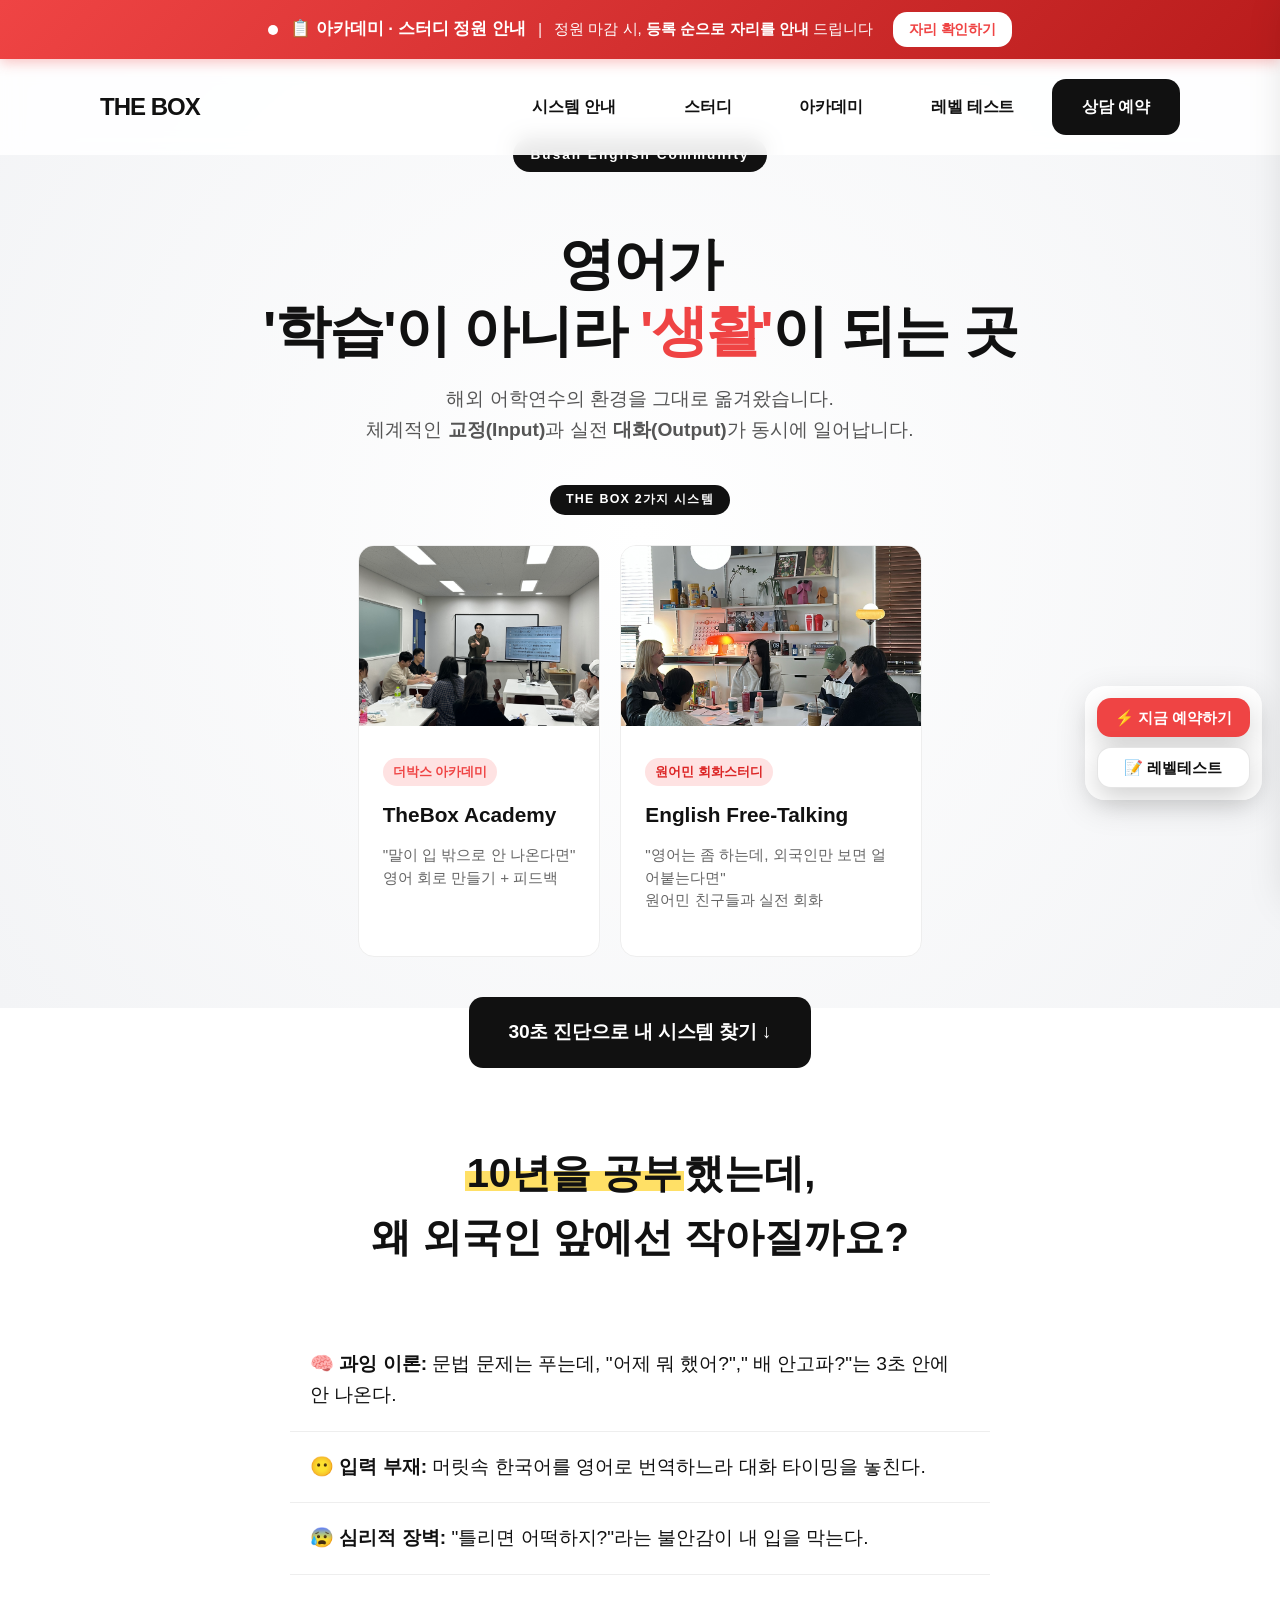
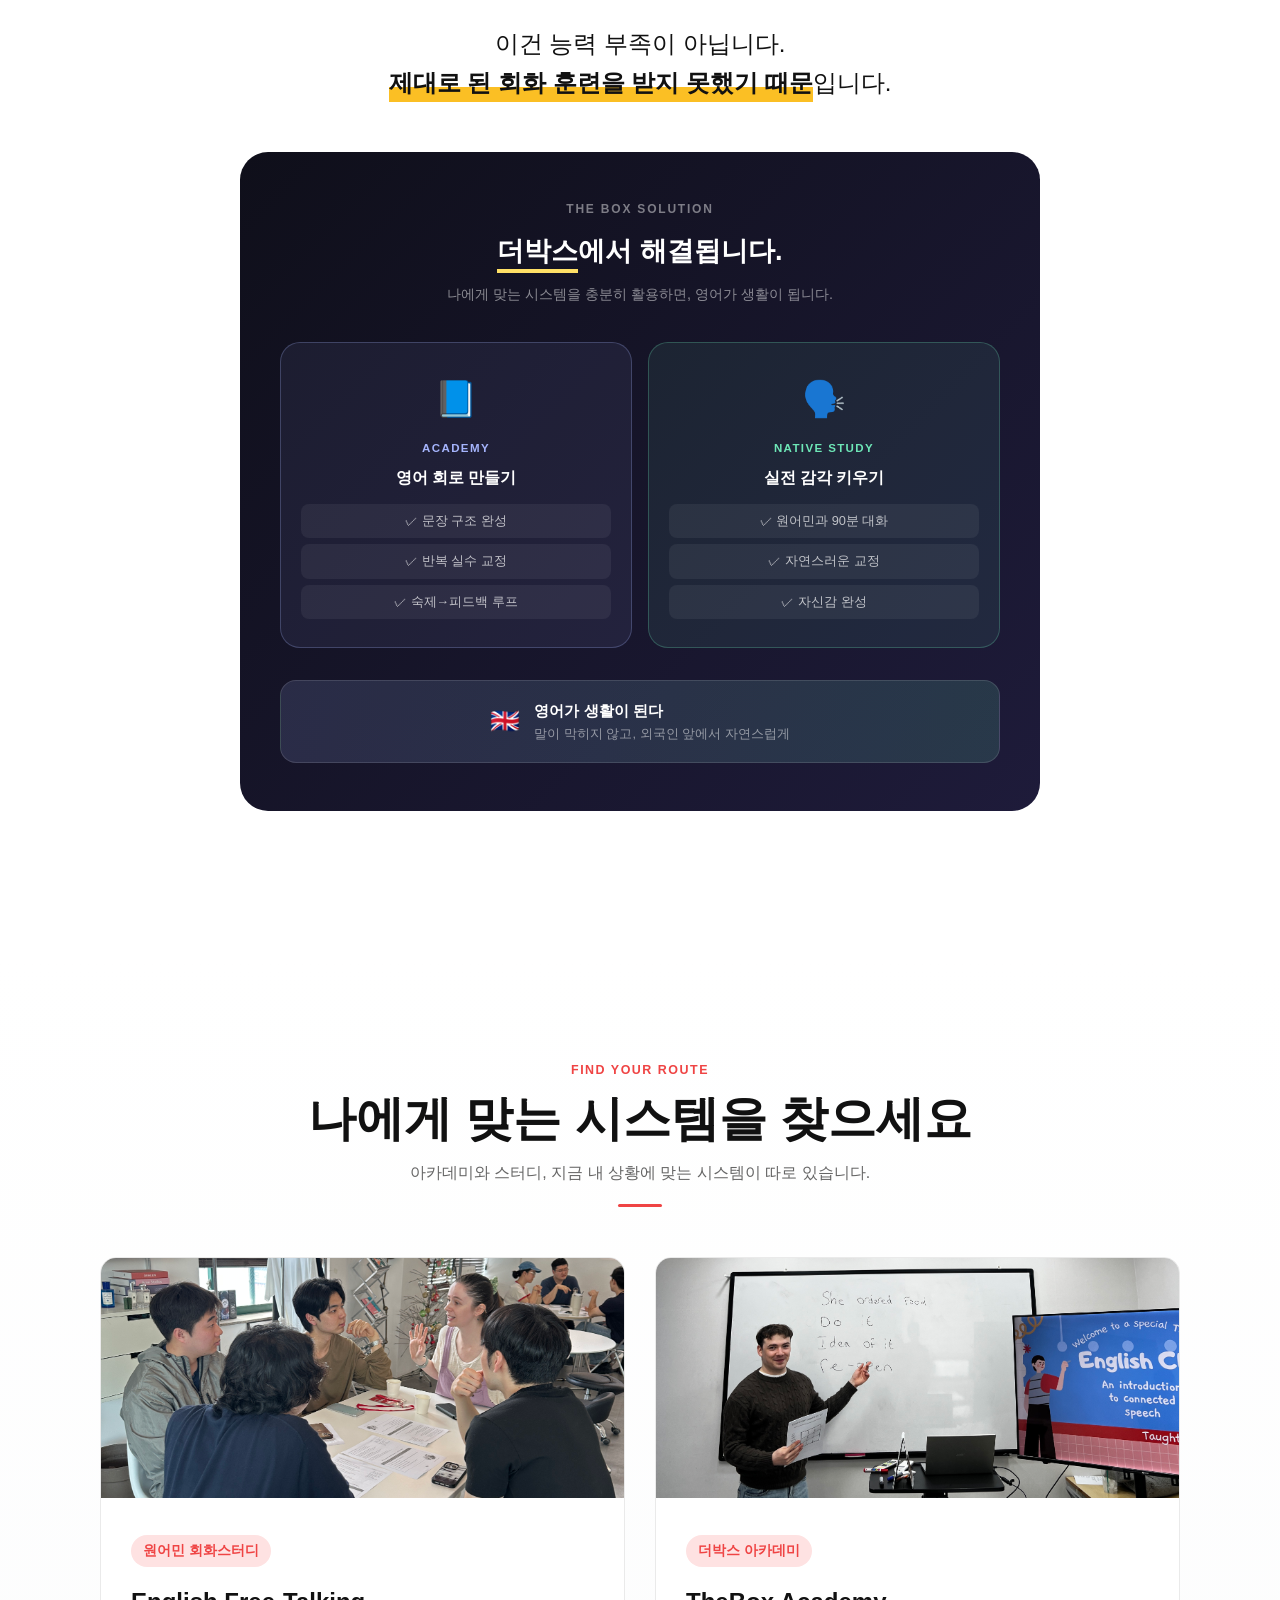
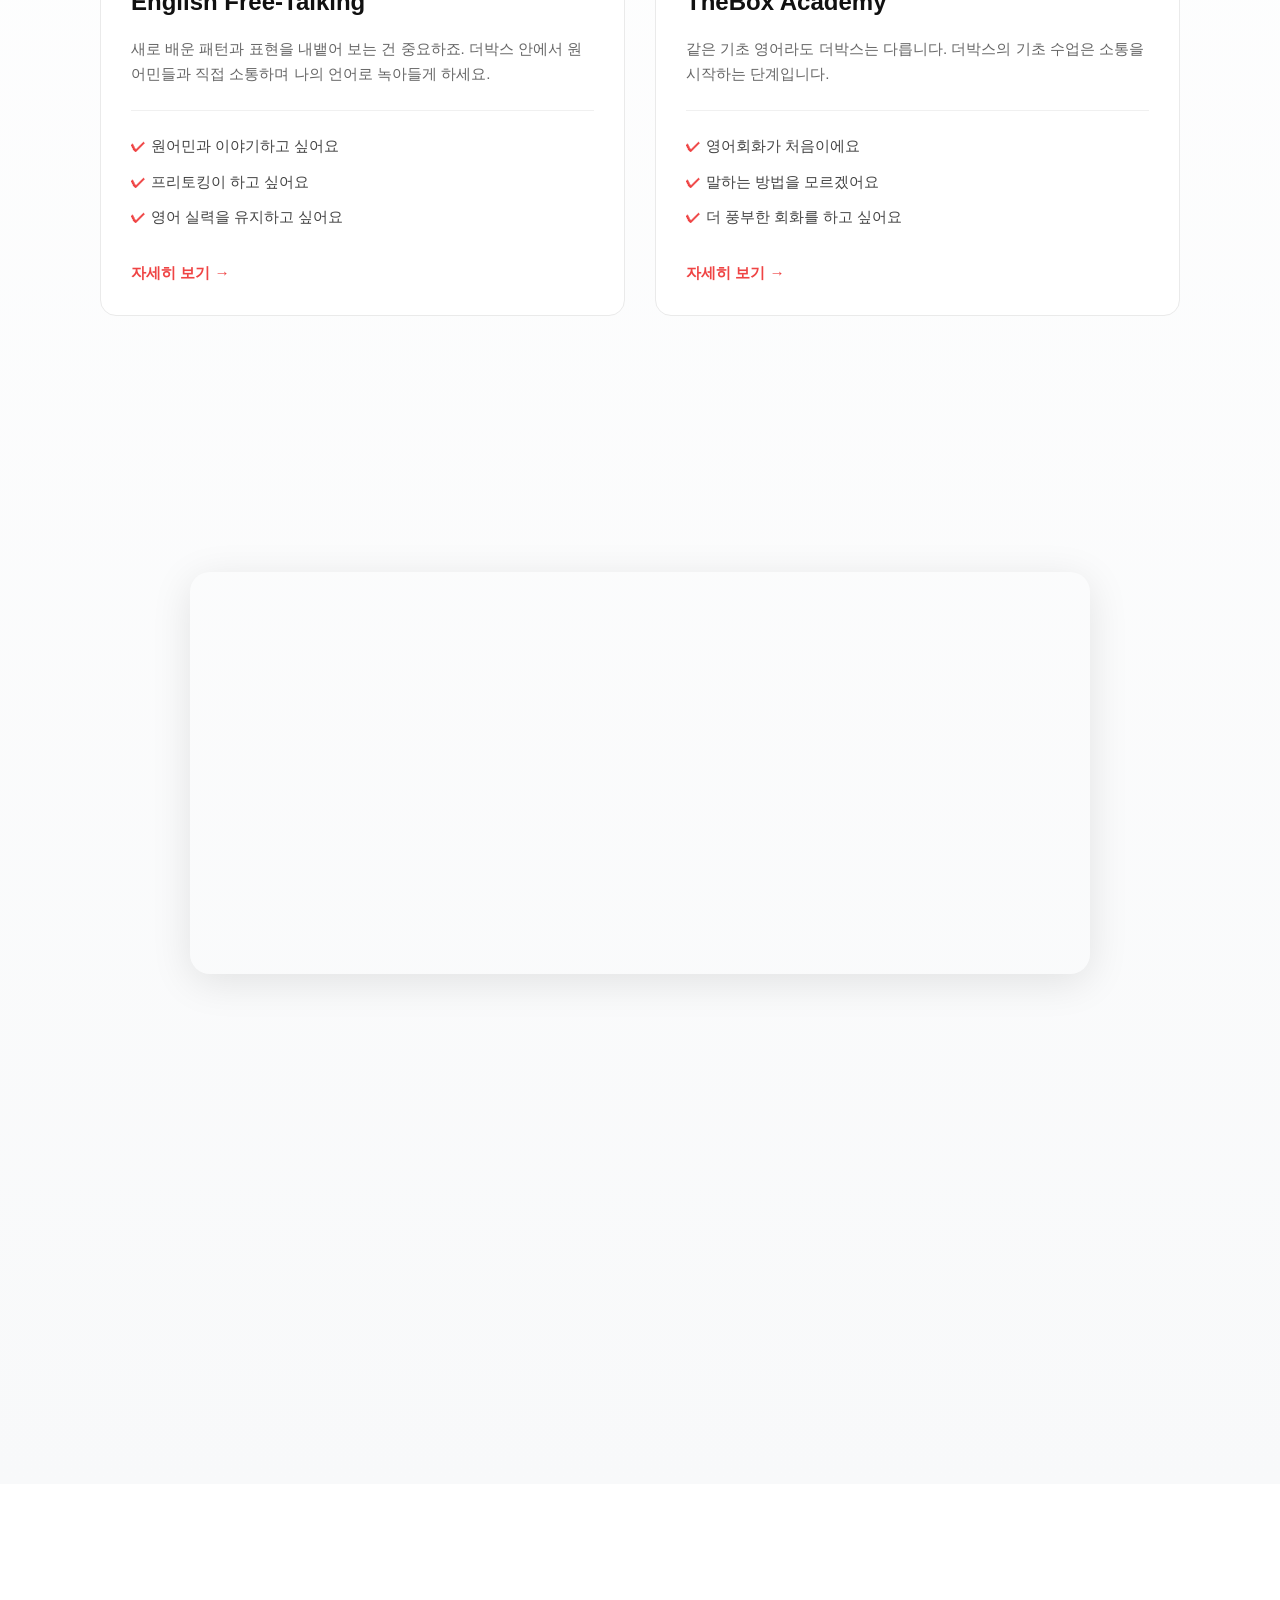
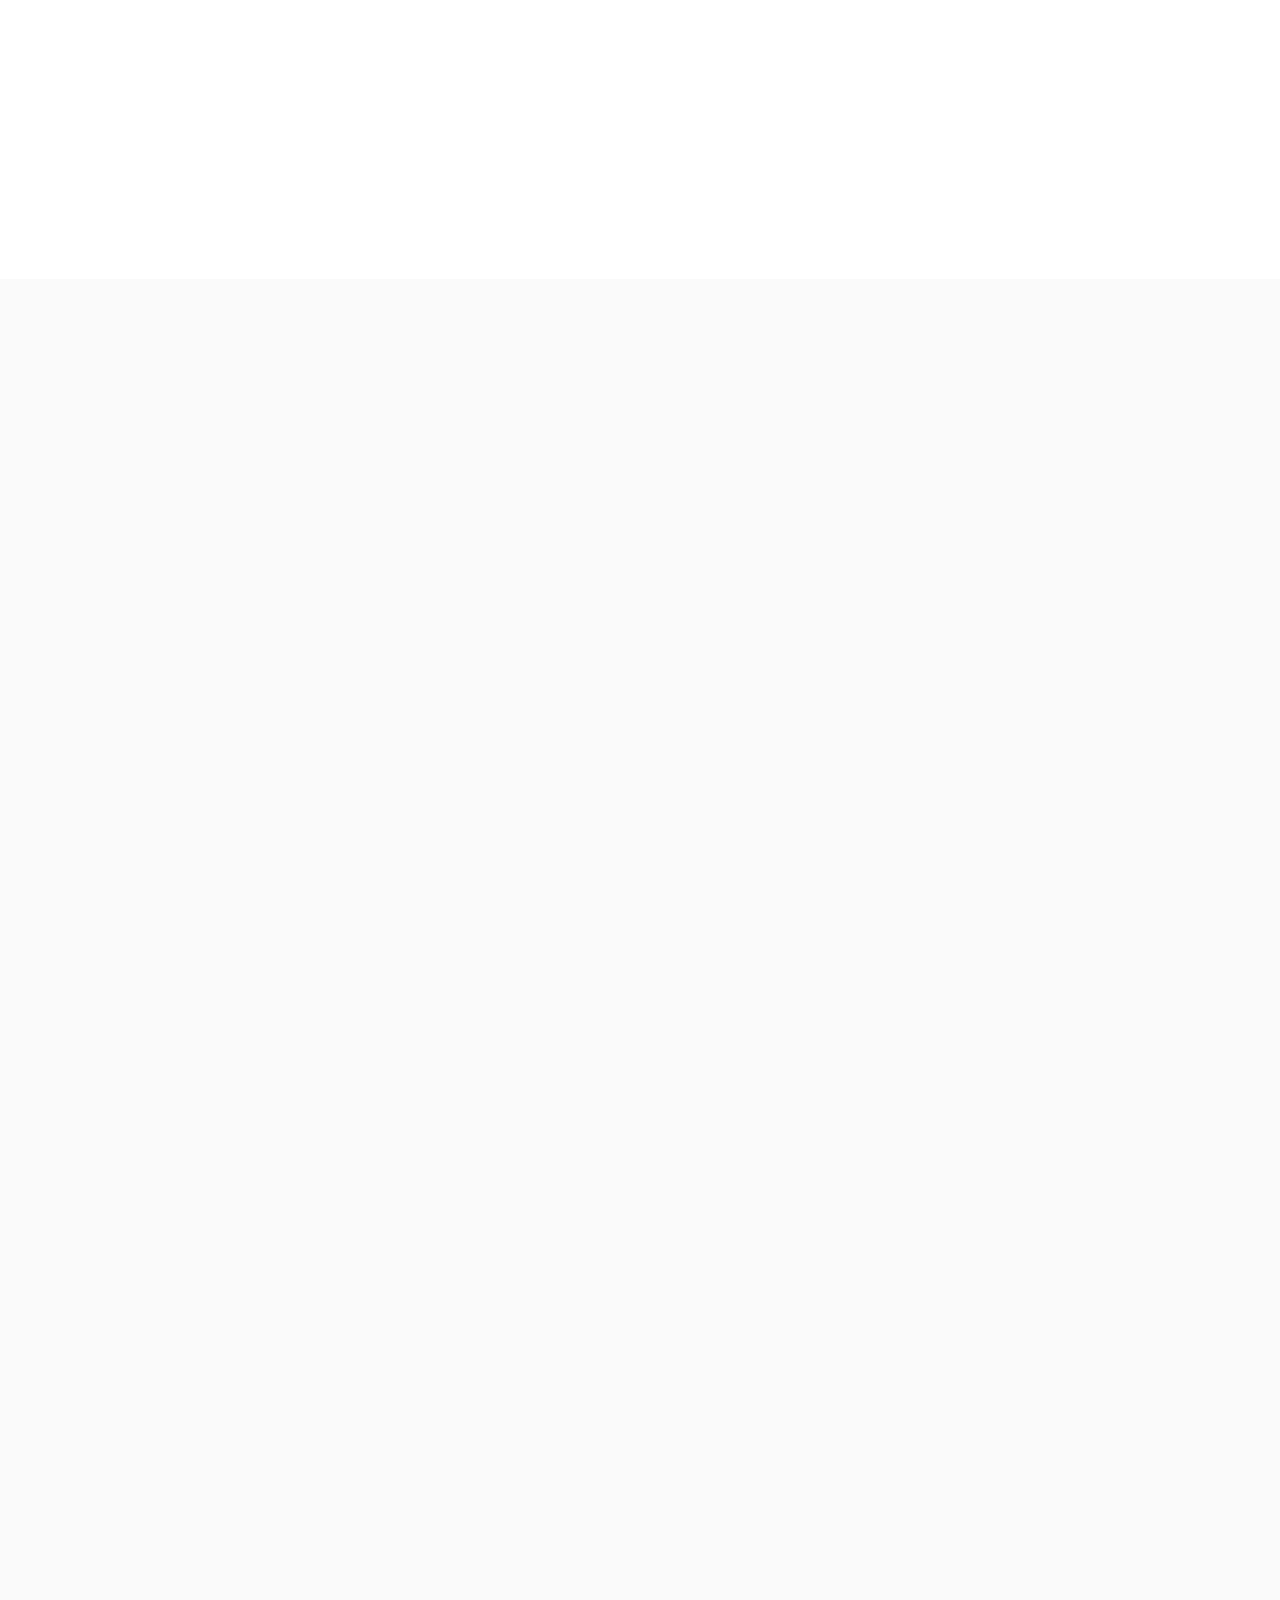
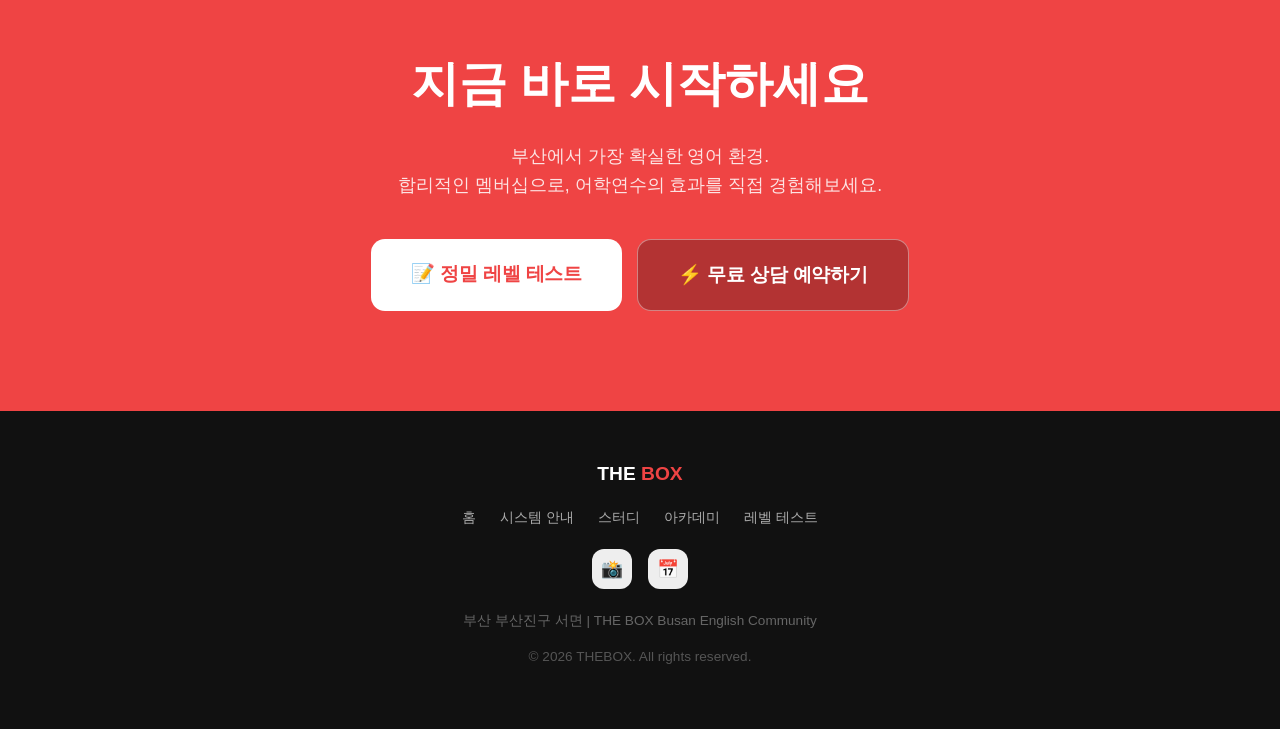
==== commit 0fb395f8: "first 브랜드 색상 레드로 통일(--primary #2D5BFF→#ef4444, 파랑·인디고 전부 레드) (index.html) Co-Authored-By: Claude Opu" ====
--- a/first/index.html
+++ b/first/index.html
@@ -67,8 +67,8 @@
         }
 
         .track-academy {
-            background: #F0F5FF;
-            border: 2px solid #6366f1;
+            background: #fff5f5;
+            border: 2px solid #dc2626;
         }
 
         .track-study {
@@ -84,7 +84,7 @@
         }
 
         .track-academy .track-label {
-            color: #6366f1;
+            color: #dc2626;
         }
 
         .track-study .track-label {
@@ -279,7 +279,7 @@
 
         .toggle__btn.is-selected {
             border-color: var(--primary);
-            box-shadow: 0 0 0 3px rgba(99, 102, 241, 0.15);
+            box-shadow: 0 0 0 3px rgba(220, 38, 38, 0.15);
         }
 
         /* 마커 하이라이팅 (노란 형광펜 스타일) */
@@ -292,7 +292,7 @@
 
         /* 가벼운 강조 (배경 하이라이트) */
         .soft-hl {
-            background: linear-gradient(to bottom, transparent 55%, rgba(99, 102, 241, 0.18) 55%);
+            background: linear-gradient(to bottom, transparent 55%, rgba(220, 38, 38, 0.18) 55%);
             font-weight: 700;
             padding: 0 2px;
         }
@@ -373,7 +373,7 @@
         }
 
         .compare-col--good {
-            background: #f0f7ff;
+            background: #fff5f5;
         }
 
         .compare-col--good .compare-col-title {
@@ -557,7 +557,7 @@
                         style="width:100%; height:180px; object-fit:cover;">
                     <div style="padding:24px;">
                         <span
-                            style="display:inline-block; padding:4px 10px; background:#e0e7ff; color:#6366f1; border-radius:20px; font-size:0.8rem; font-weight:700; margin-bottom:12px;">원어민
+                            style="display:inline-block; padding:4px 10px; background:#fee2e2; color:#dc2626; border-radius:20px; font-size:0.8rem; font-weight:700; margin-bottom:12px;">원어민
                             회화스터디</span>
                         <h3 style="margin:0 0 12px; font-size:1.3rem; color:#111;">English Free-Talking</h3>
                         <p style="color:#666; font-size:0.95rem; line-height:1.5; margin-bottom:20px;">
--- a/first/styles.css
+++ b/first/styles.css
@@ -2,7 +2,7 @@
     --bg-color: #FFFFFF;
     --text-main: #111111;
     --text-sub: #555555;
-    --primary: #2D5BFF;
+    --primary: #ef4444;
     --card-bg: #F8F9FA;
     --ease-gravity: cubic-bezier(0.16, 1, 0.3, 1);
 }
@@ -174,7 +174,7 @@
 
 .highlight-card {
     border: 2px solid var(--primary);
-    background: #F0F5FF;
+    background: #fff5f5;
 }
 
 .badge {
@@ -400,7 +400,7 @@
     display: inline-flex;
     align-items: center;
     gap: 8px;
-    background: #F0F5FF;
+    background: #fff5f5;
     padding: 12px 24px;
     border-radius: 50px;
     margin-top: 10px;
@@ -575,13 +575,13 @@
 }
 
 .card--wrong .flip-card__front {
-    border-color: #2D5BFF;
+    border-color: #ef4444;
     background: #fef2f2;
 }
 
 /* ===== CTA Section ===== */
 .cta-section {
-    background: linear-gradient(135deg, #F0F5FF 0%, #FAFAFA 100%);
+    background: linear-gradient(135deg, #fff5f5 0%, #FAFAFA 100%);
 }
 
 /* ===== Programs Page ===== */
@@ -701,7 +701,7 @@
 /* ===== Combo Visual ===== */
 .combo-badge {
     display: inline-block;
-    background: linear-gradient(135deg, var(--primary), #6366f1);
+    background: linear-gradient(135deg, var(--primary), #dc2626);
     color: white;
     padding: 8px 24px;
     border-radius: 30px;
@@ -750,7 +750,7 @@
 
 .result-step {
     border: 2px solid var(--primary);
-    background: #F0F5FF;
+    background: #fff5f5;
 }
 
 /* ===== Footer ===== */
@@ -855,7 +855,7 @@
 }
 
 .input-card--wrong {
-    border-color: #2D5BFF;
+    border-color: #ef4444;
     background: #fef2f2;
 }
 
@@ -1065,7 +1065,7 @@
 
 /* ===== Info Banner ===== */
 .info-banner {
-    background: #F0F5FF;
+    background: #fff5f5;
     border-radius: 16px;
     padding: 24px 30px;
     border-left: 4px solid var(--primary);
@@ -1254,7 +1254,7 @@
 
 .level-bar>div {
     height: 100%;
-    background: linear-gradient(90deg, var(--primary), #6366f1);
+    background: linear-gradient(90deg, var(--primary), #dc2626);
     border-radius: 4px;
 }
 
@@ -1305,7 +1305,7 @@
 
 /* ===== Primary Gradient ===== */
 .bg-primary-gradient {
-    background: linear-gradient(135deg, var(--primary) 0%, #6366f1 100%);
+    background: linear-gradient(135deg, var(--primary) 0%, #dc2626 100%);
     color: white;
 }
 
@@ -1371,12 +1371,12 @@
 
 .grammar-tag-lg {
     padding: 10px 20px;
-    background: #F0F5FF;
+    background: #fff5f5;
     border-radius: 50px;
     font-size: 0.95rem;
     font-weight: 600;
     color: var(--primary);
-    border: 1px solid rgba(45, 91, 255, 0.15);
+    border: 1px solid rgba(239, 68, 68, 0.15);
 }
 
 /* ===== Before/After ===== */
@@ -1511,7 +1511,7 @@
     font-weight: 600;
     margin: 0;
     padding: 12px;
-    background: #F0F5FF;
+    background: #fff5f5;
     border-radius: 12px;
 }
 
@@ -1541,7 +1541,7 @@
     border-radius: 20px;
     font-size: 0.8rem;
     font-weight: 700;
-    background: #F0F5FF;
+    background: #fff5f5;
     color: var(--primary);
     margin-bottom: 12px;
 }
@@ -1916,7 +1916,7 @@
 
 .mc-option:hover:not(:disabled) {
     border-color: var(--primary);
-    background: #F0F5FF;
+    background: #fff5f5;
 }
 
 .mc-option:disabled {
@@ -1932,7 +1932,7 @@
 }
 
 .mc-option--wrong {
-    border-color: #2D5BFF !important;
+    border-color: #ef4444 !important;
     background: #fef2f2 !important;
     text-decoration: line-through;
     opacity: 1 !important;
@@ -2287,7 +2287,7 @@
 }
 
 .mobile-nav-panel__links a.active {
-    background: #F0F5FF;
+    background: #fff5f5;
     color: var(--primary);
 }
 
@@ -2406,13 +2406,13 @@
 
 /* ===== Live Alert Banner ===== */
 .live-alert-banner {
-    background: linear-gradient(135deg, #2D5BFF 0%, #1e40af 100%);
+    background: linear-gradient(135deg, #ef4444 0%, #b91c1c 100%);
     color: #fff;
     text-align: center;
     padding: 0;
     position: relative;
     z-index: 1002;
-    box-shadow: 0 4px 12px rgba(45, 91, 255, 0.3);
+    box-shadow: 0 4px 12px rgba(239, 68, 68, 0.3);
     animation: slideDown 0.5s ease-out;
 }
 
@@ -2494,7 +2494,7 @@
 
 .roadmap-step {
     background: #fff;
-    border-left: 6px solid var(--step-color, #3b82f6);
+    border-left: 6px solid var(--step-color, #ef4444);
     border-radius: 16px;
     padding: 30px;
     box-shadow: 0 4px 20px rgba(0, 0, 0, 0.08);
@@ -2508,7 +2508,7 @@
 
 .roadmap-number {
     display: inline-block;
-    background: var(--step-color, #3b82f6);
+    background: var(--step-color, #ef4444);
     color: #fff;
     font-weight: 800;
     font-size: 0.9rem;
@@ -2524,7 +2524,7 @@
 }
 
 .roadmap-level {
-    color: var(--step-color, #3b82f6);
+    color: var(--step-color, #ef4444);
     font-weight: 700;
     font-size: 1.05rem;
     margin: 0 0 12px 0;
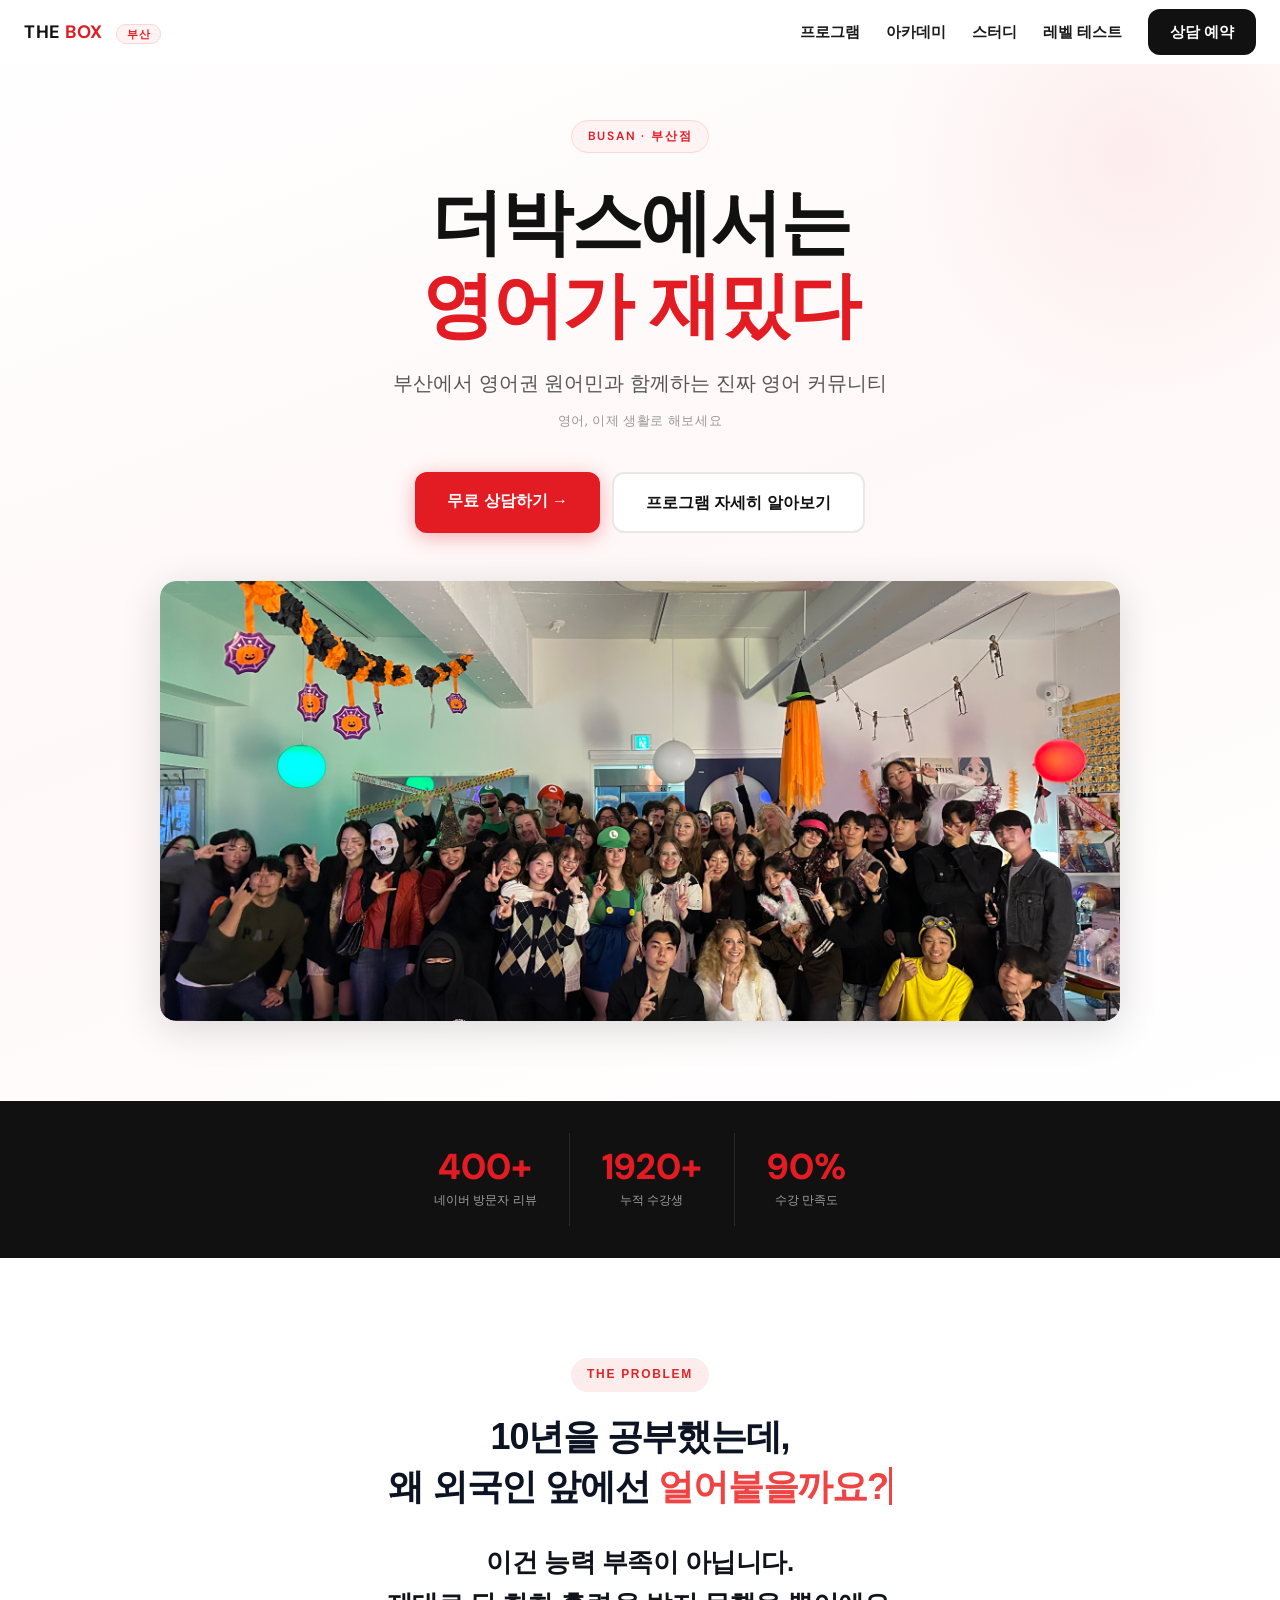
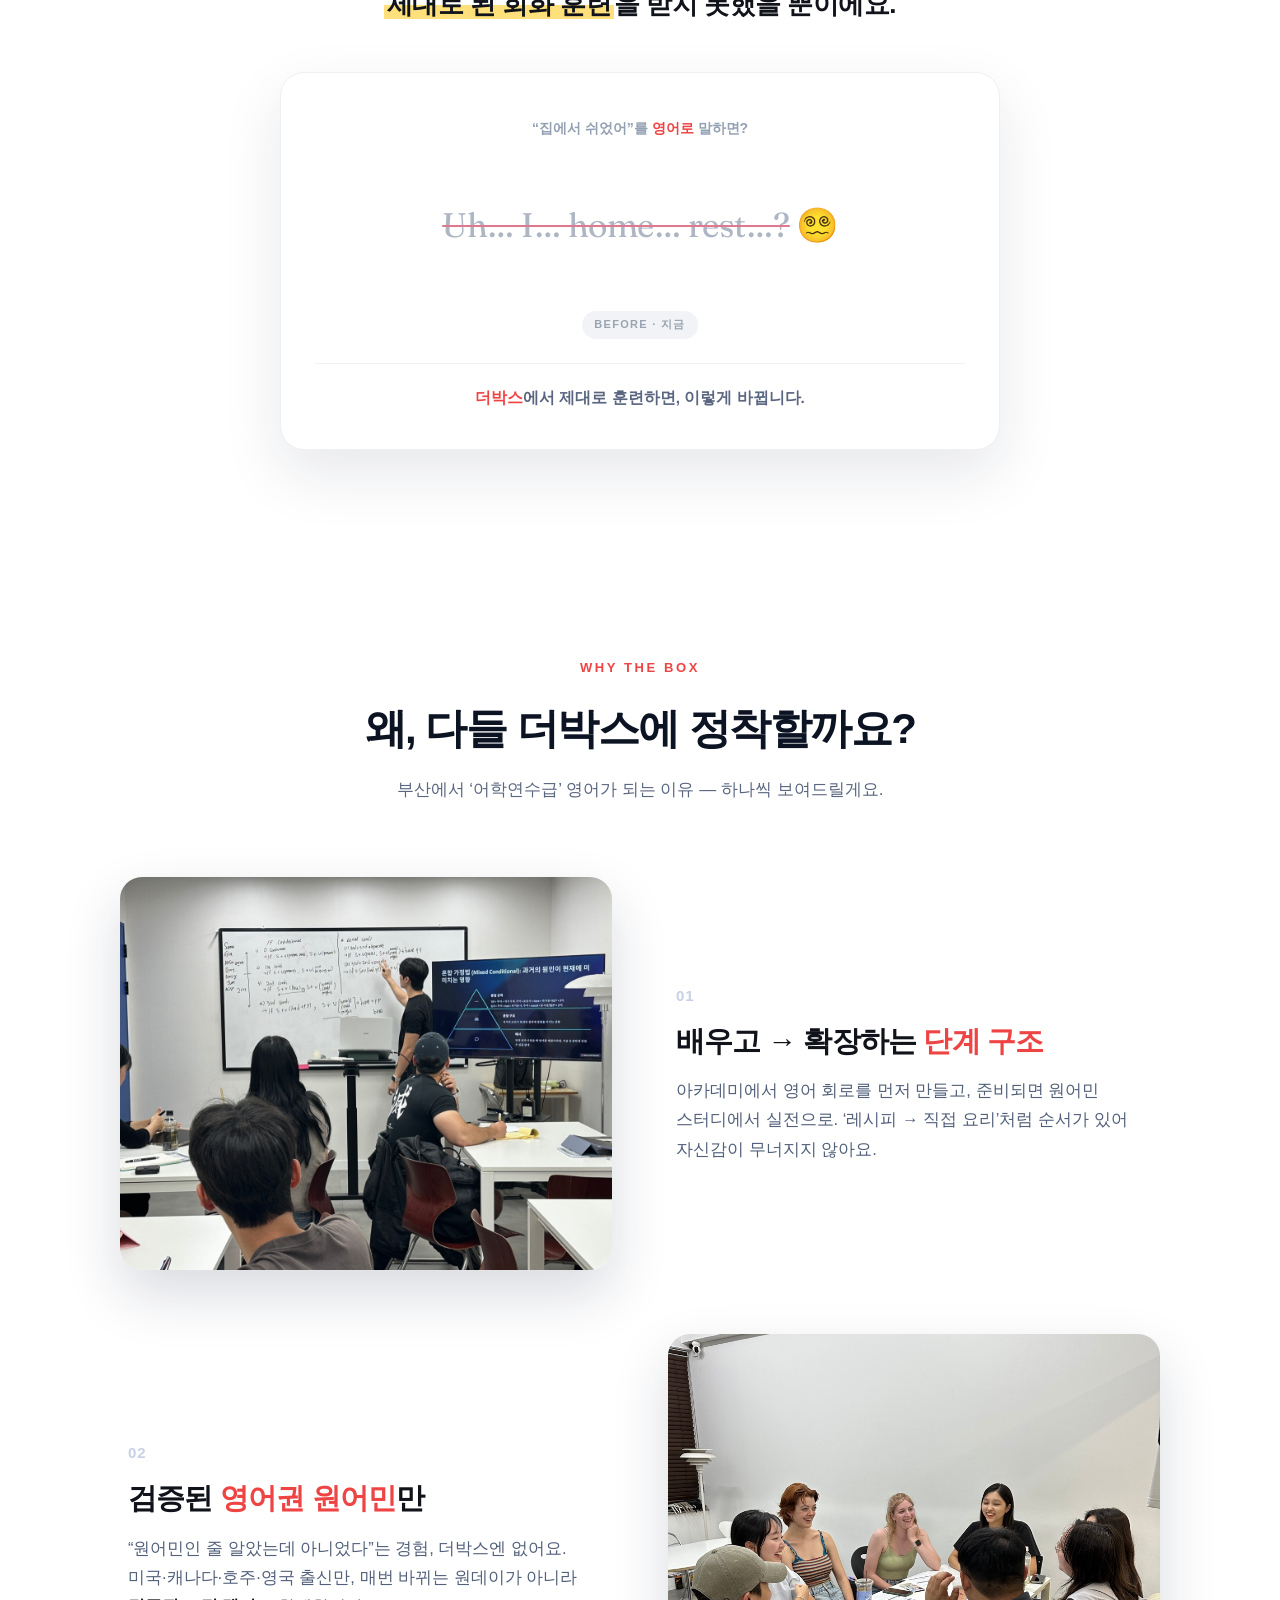
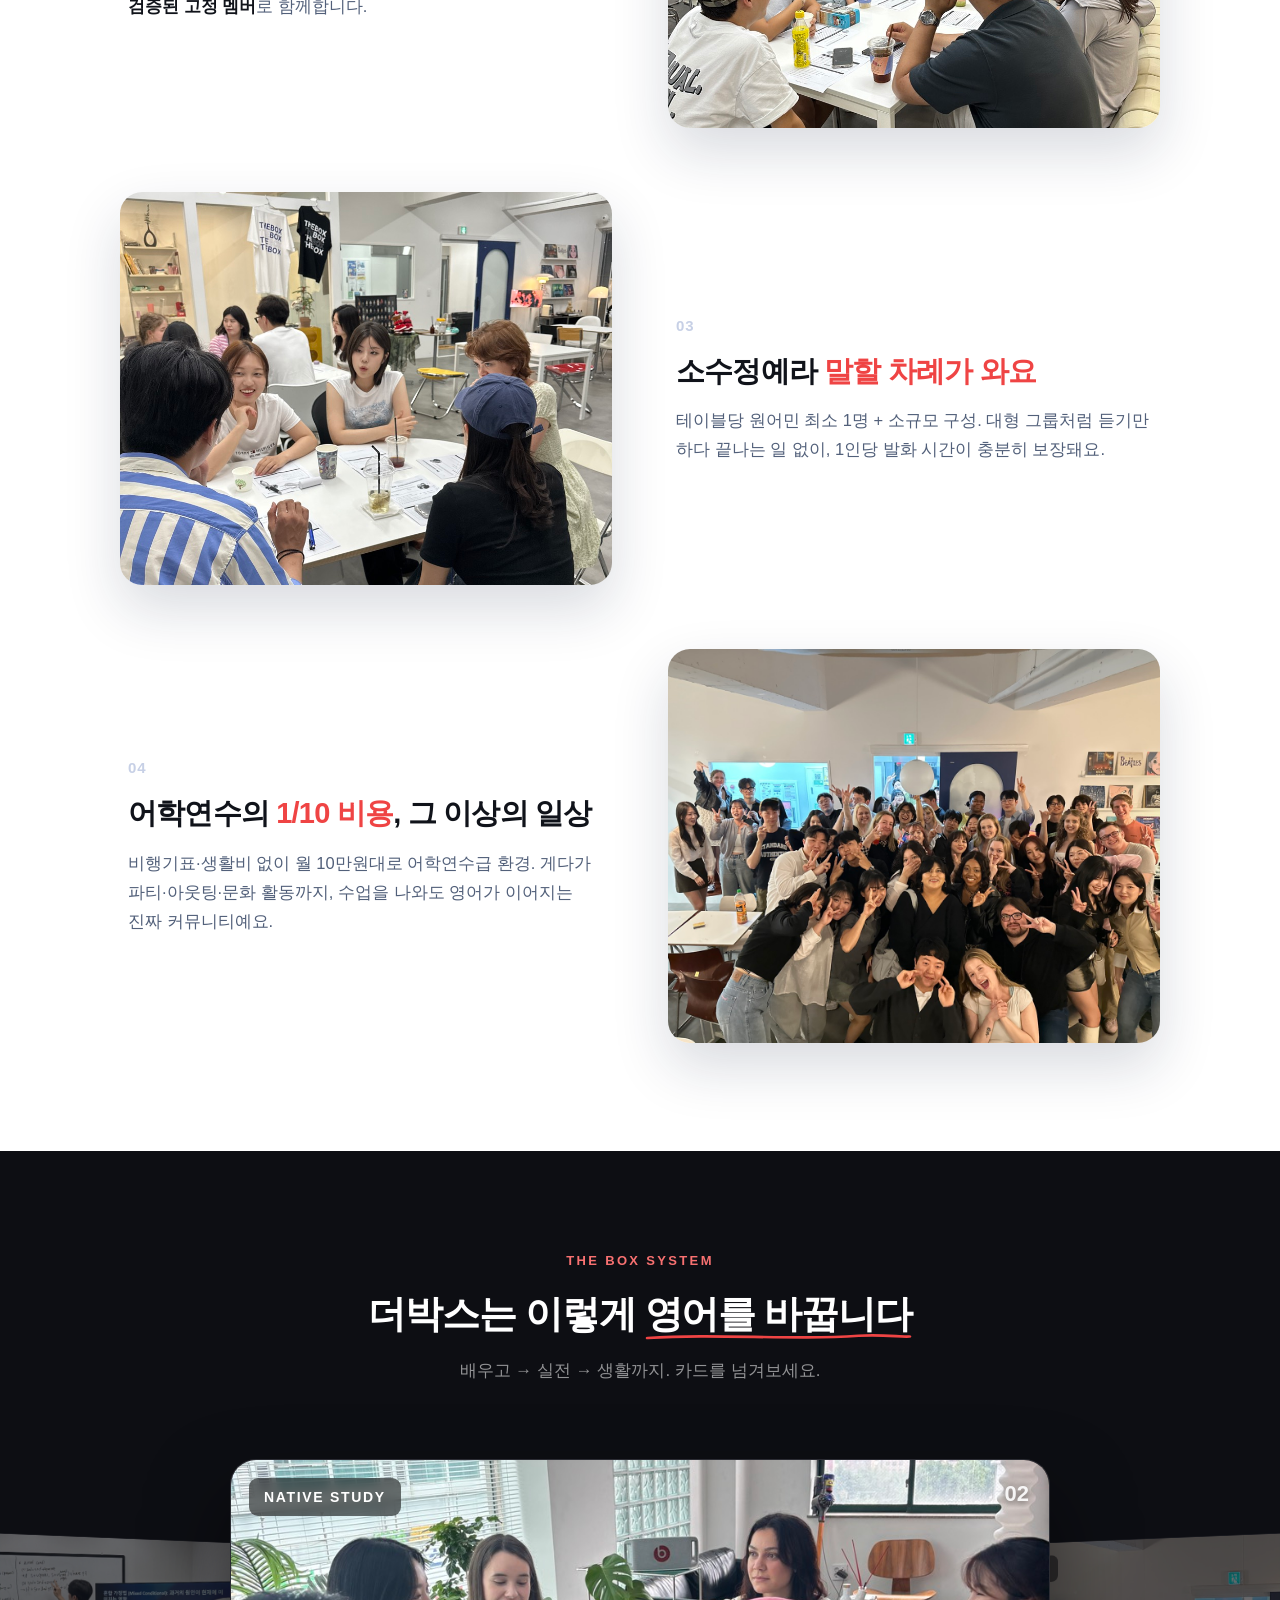
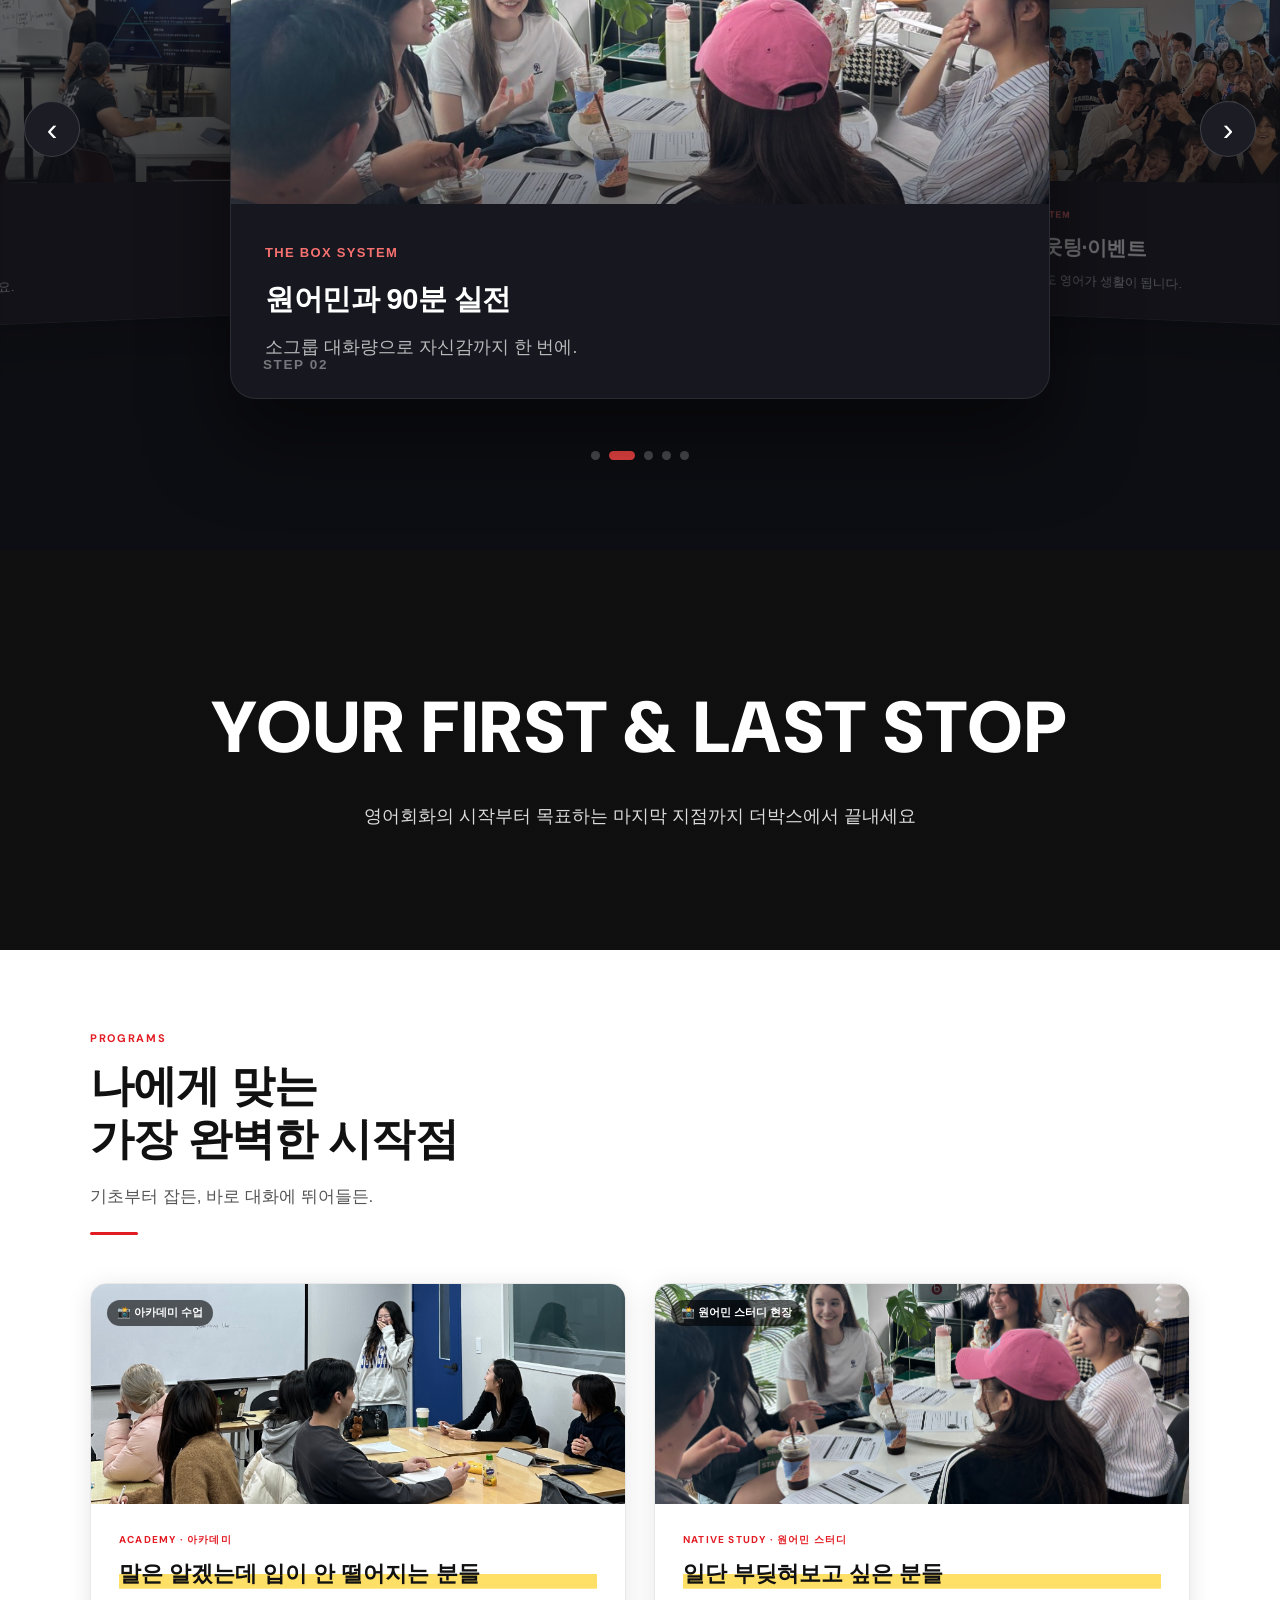
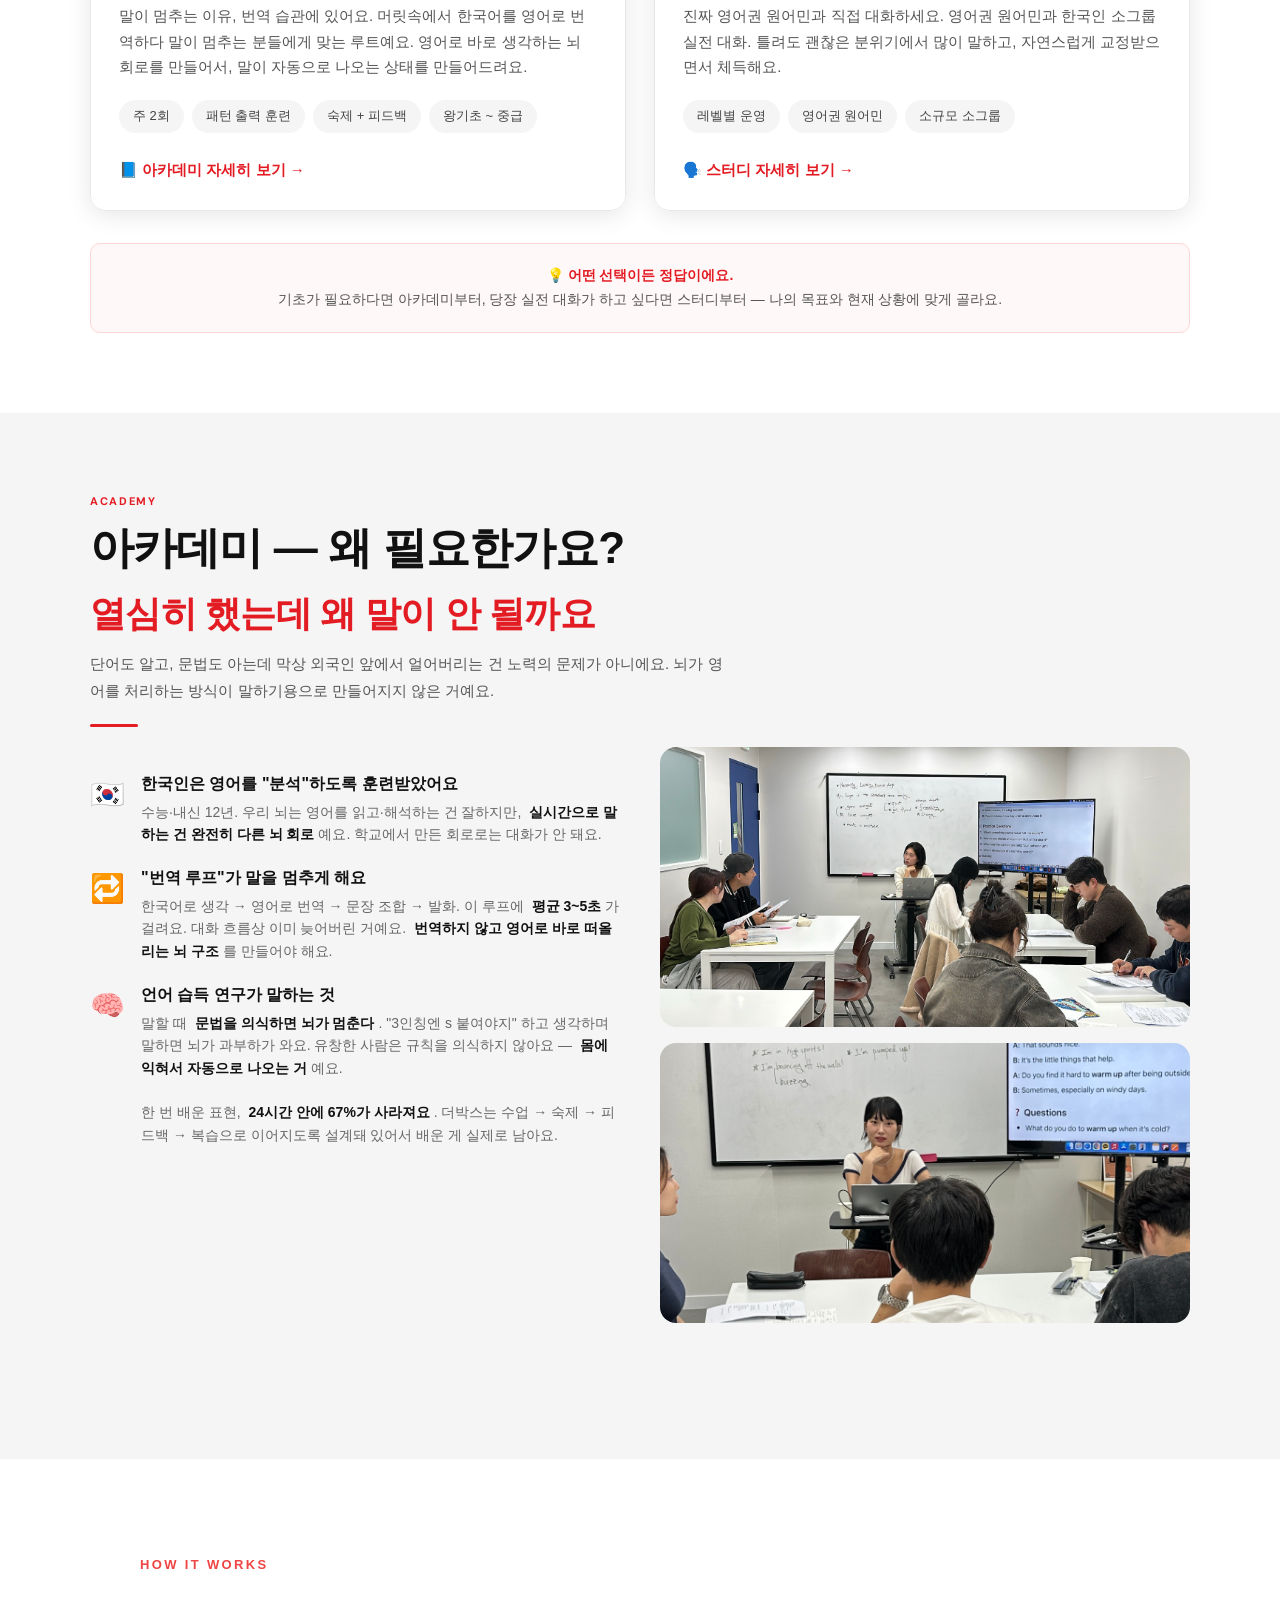
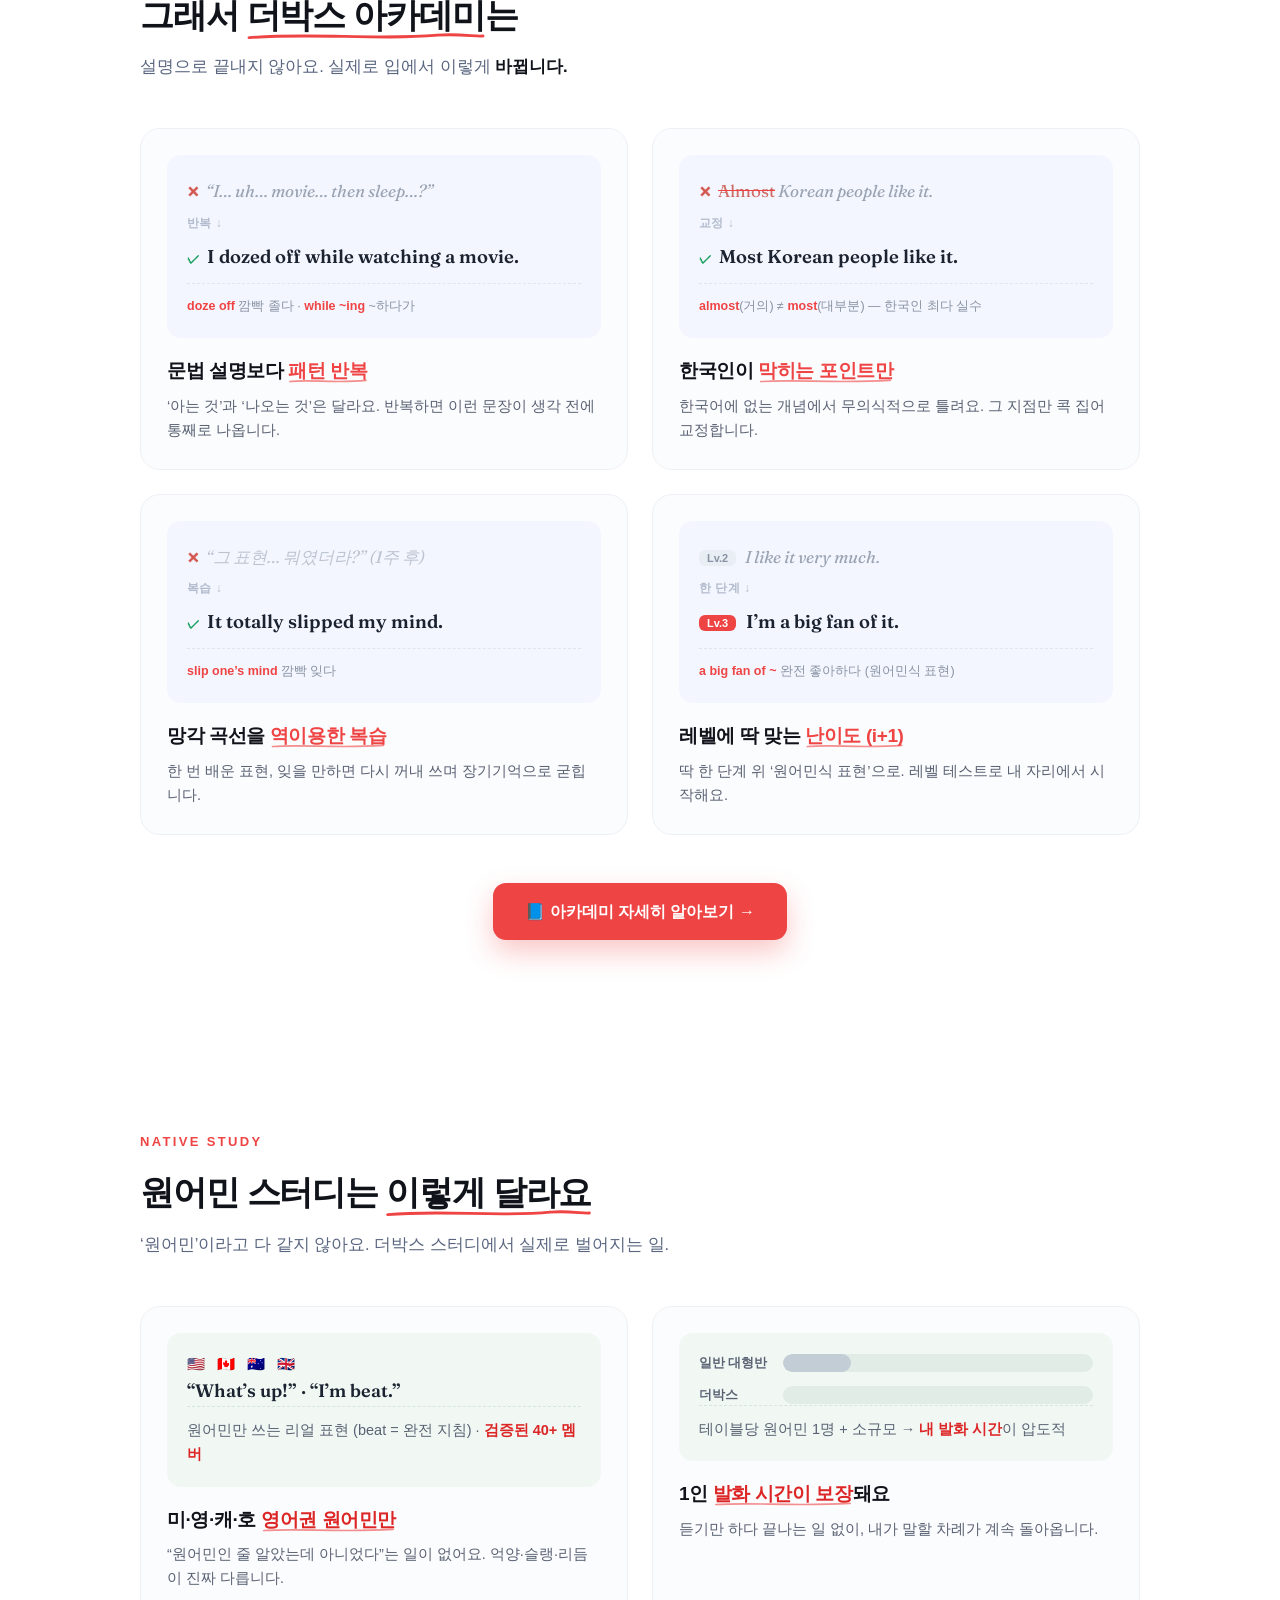
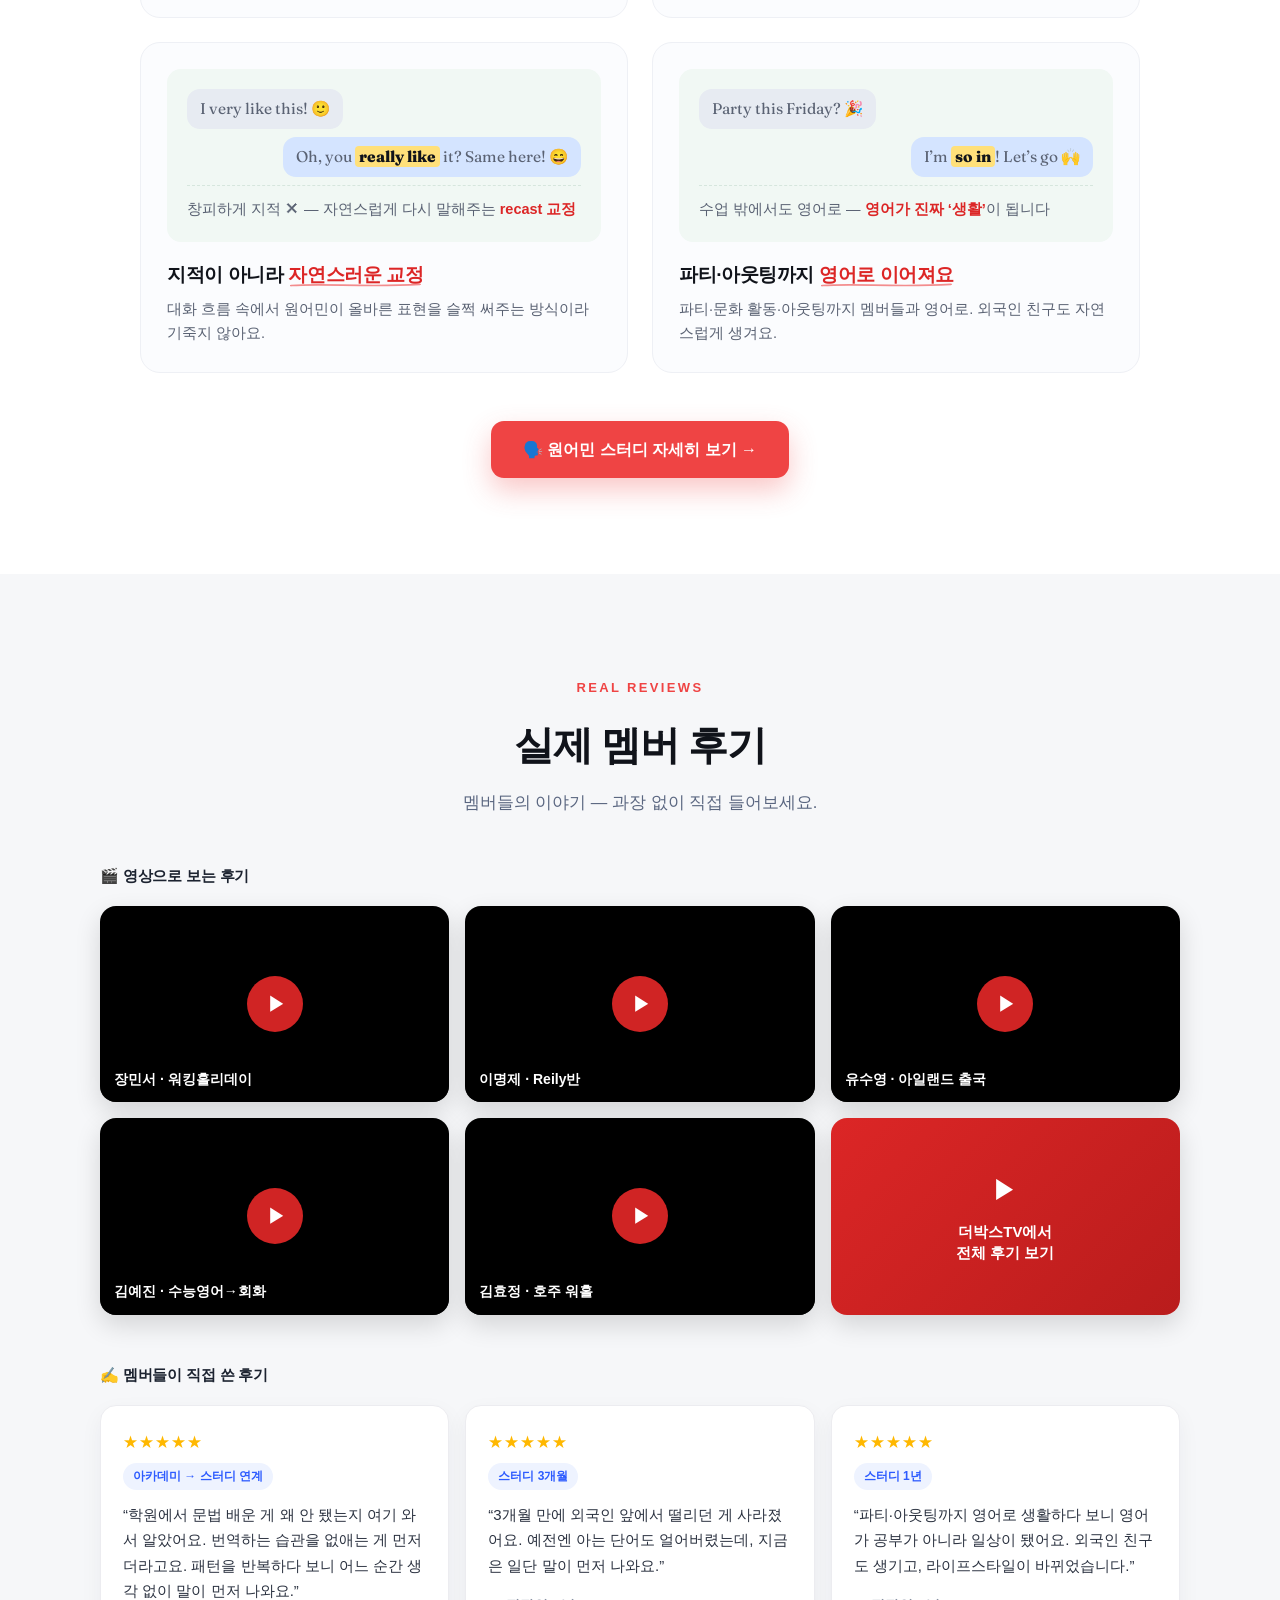
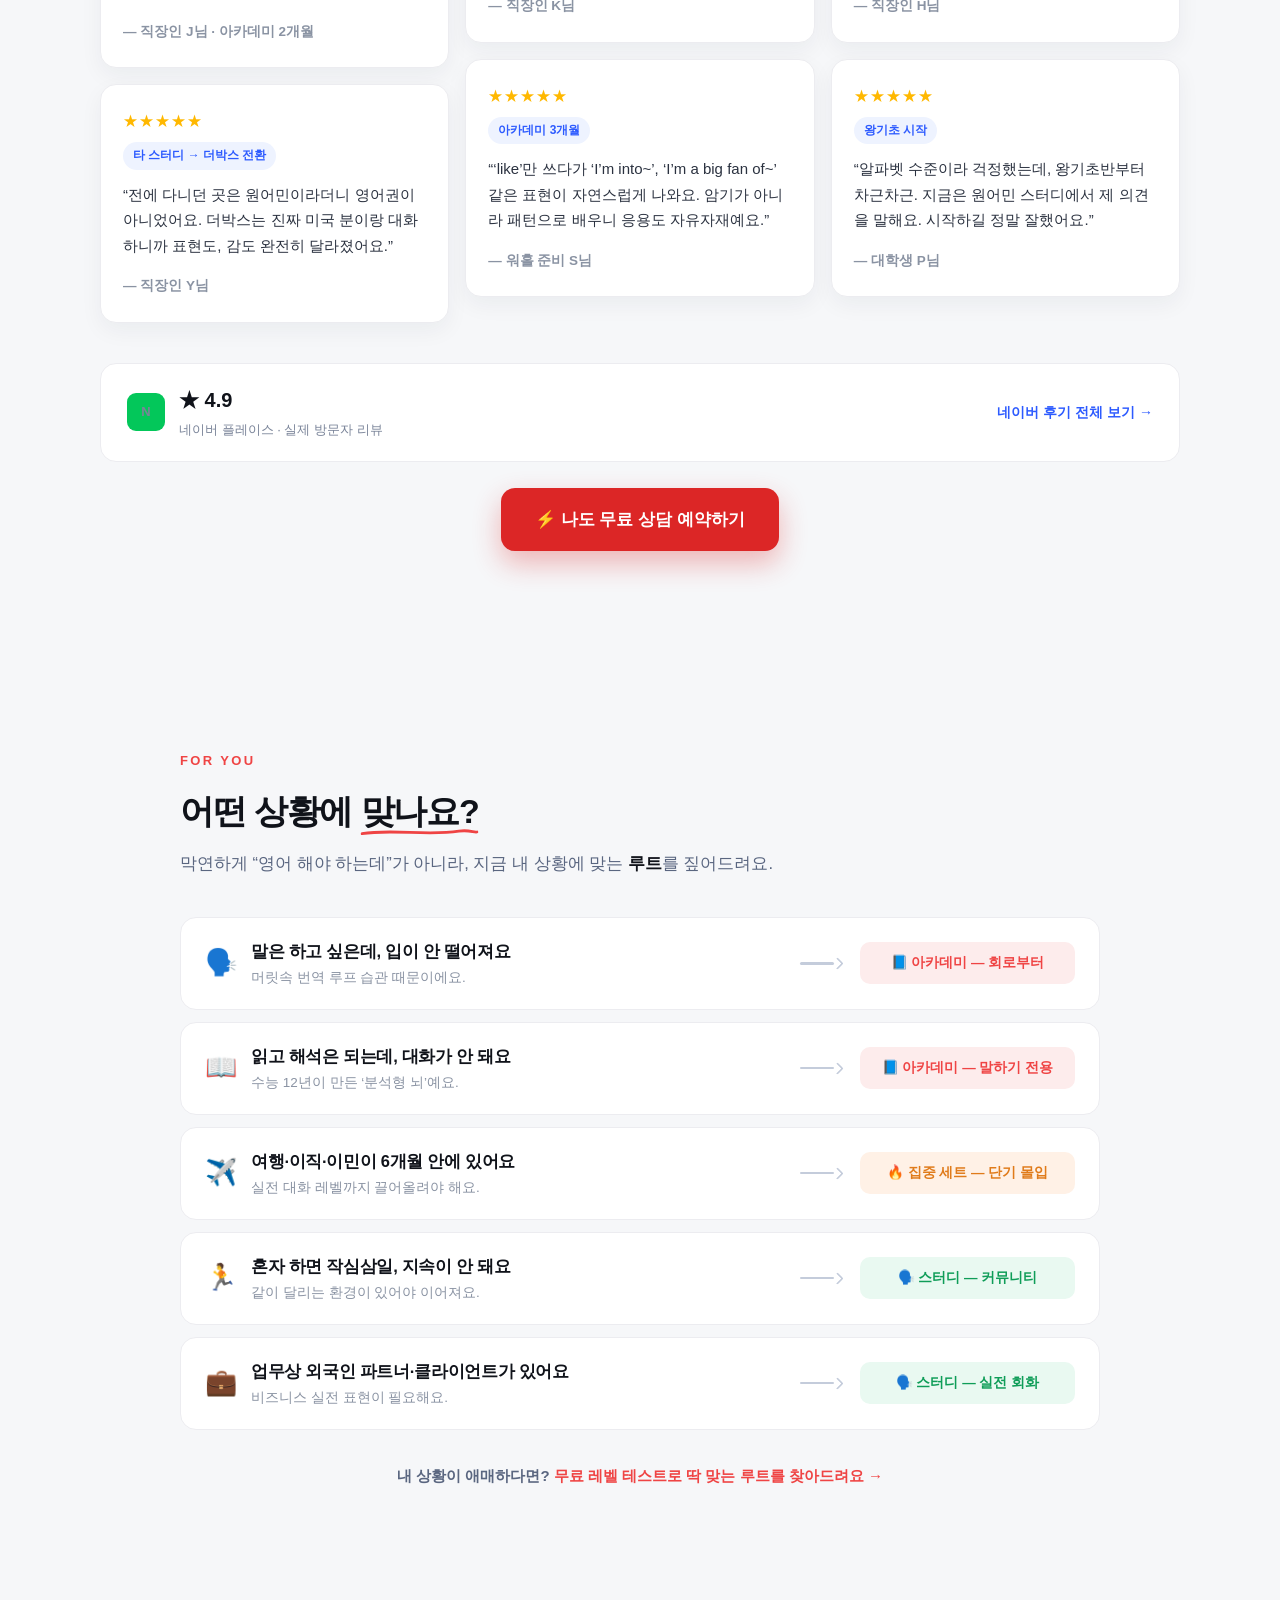
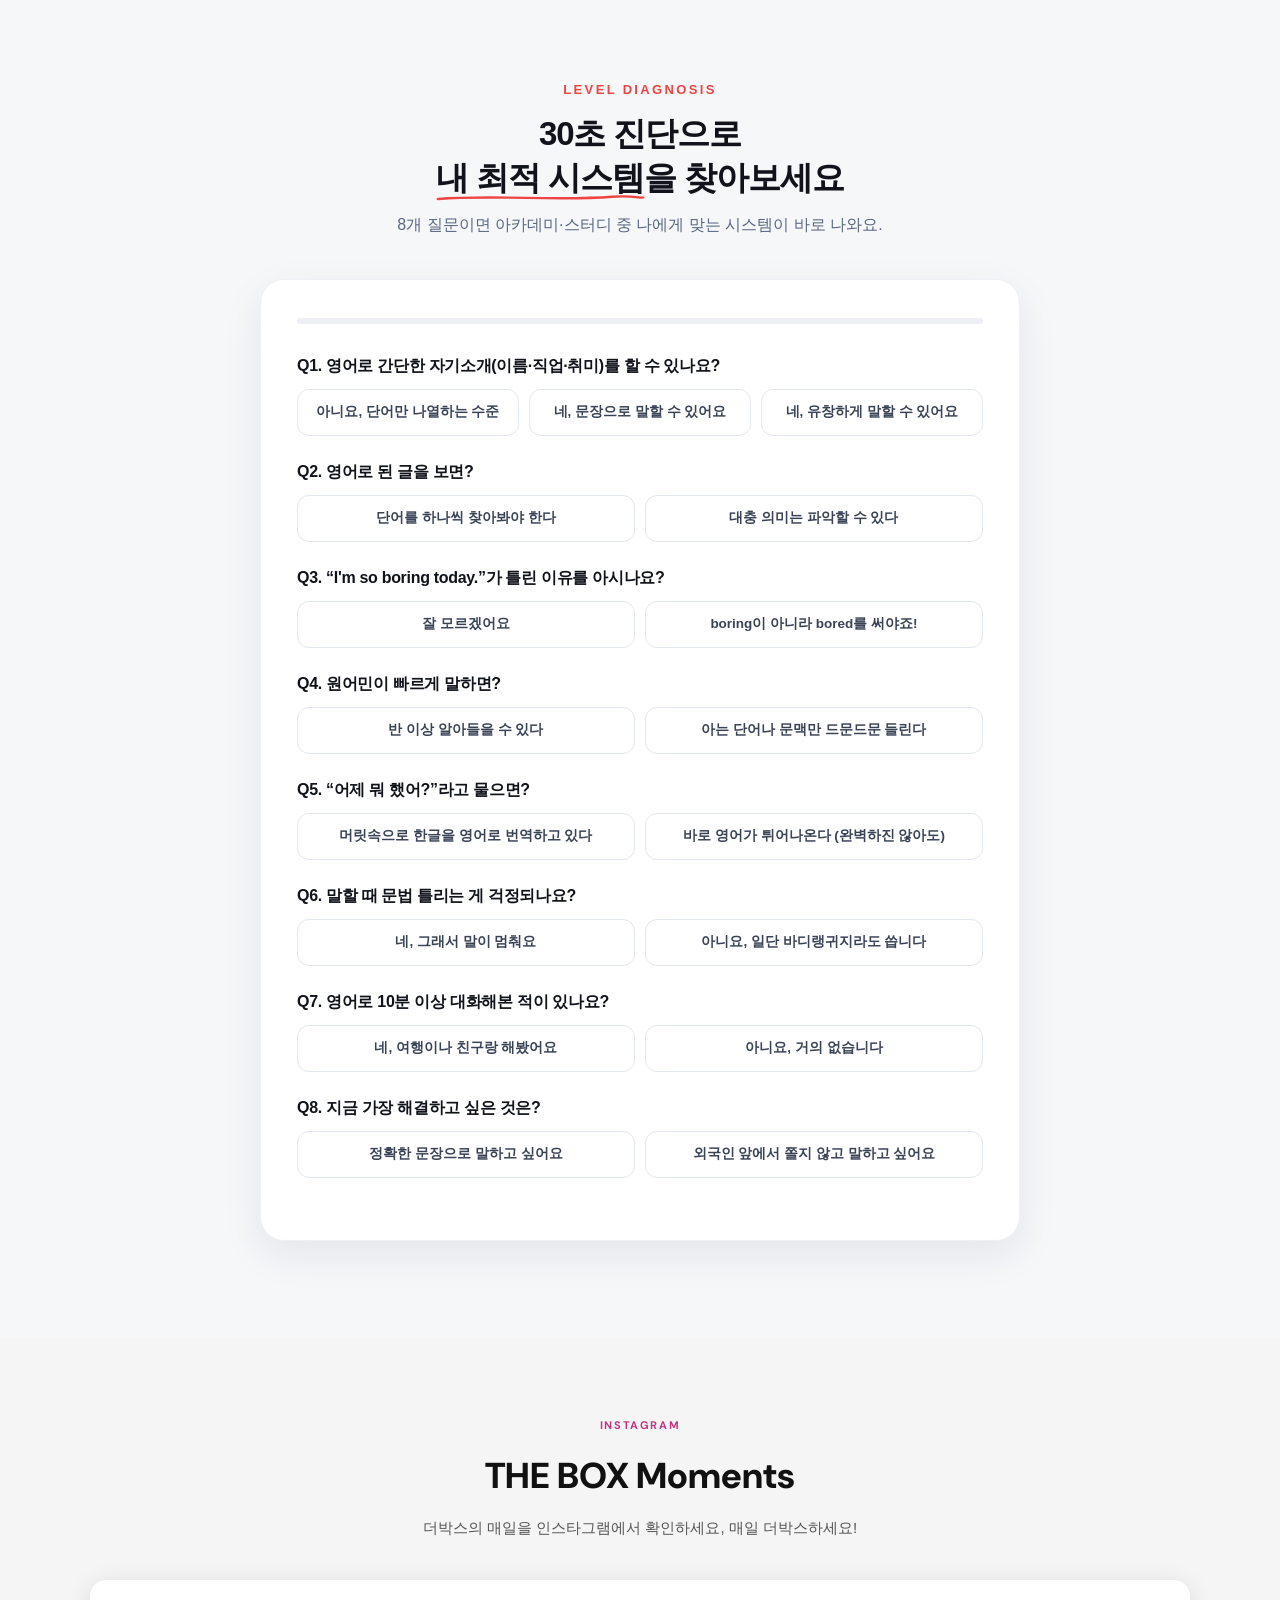
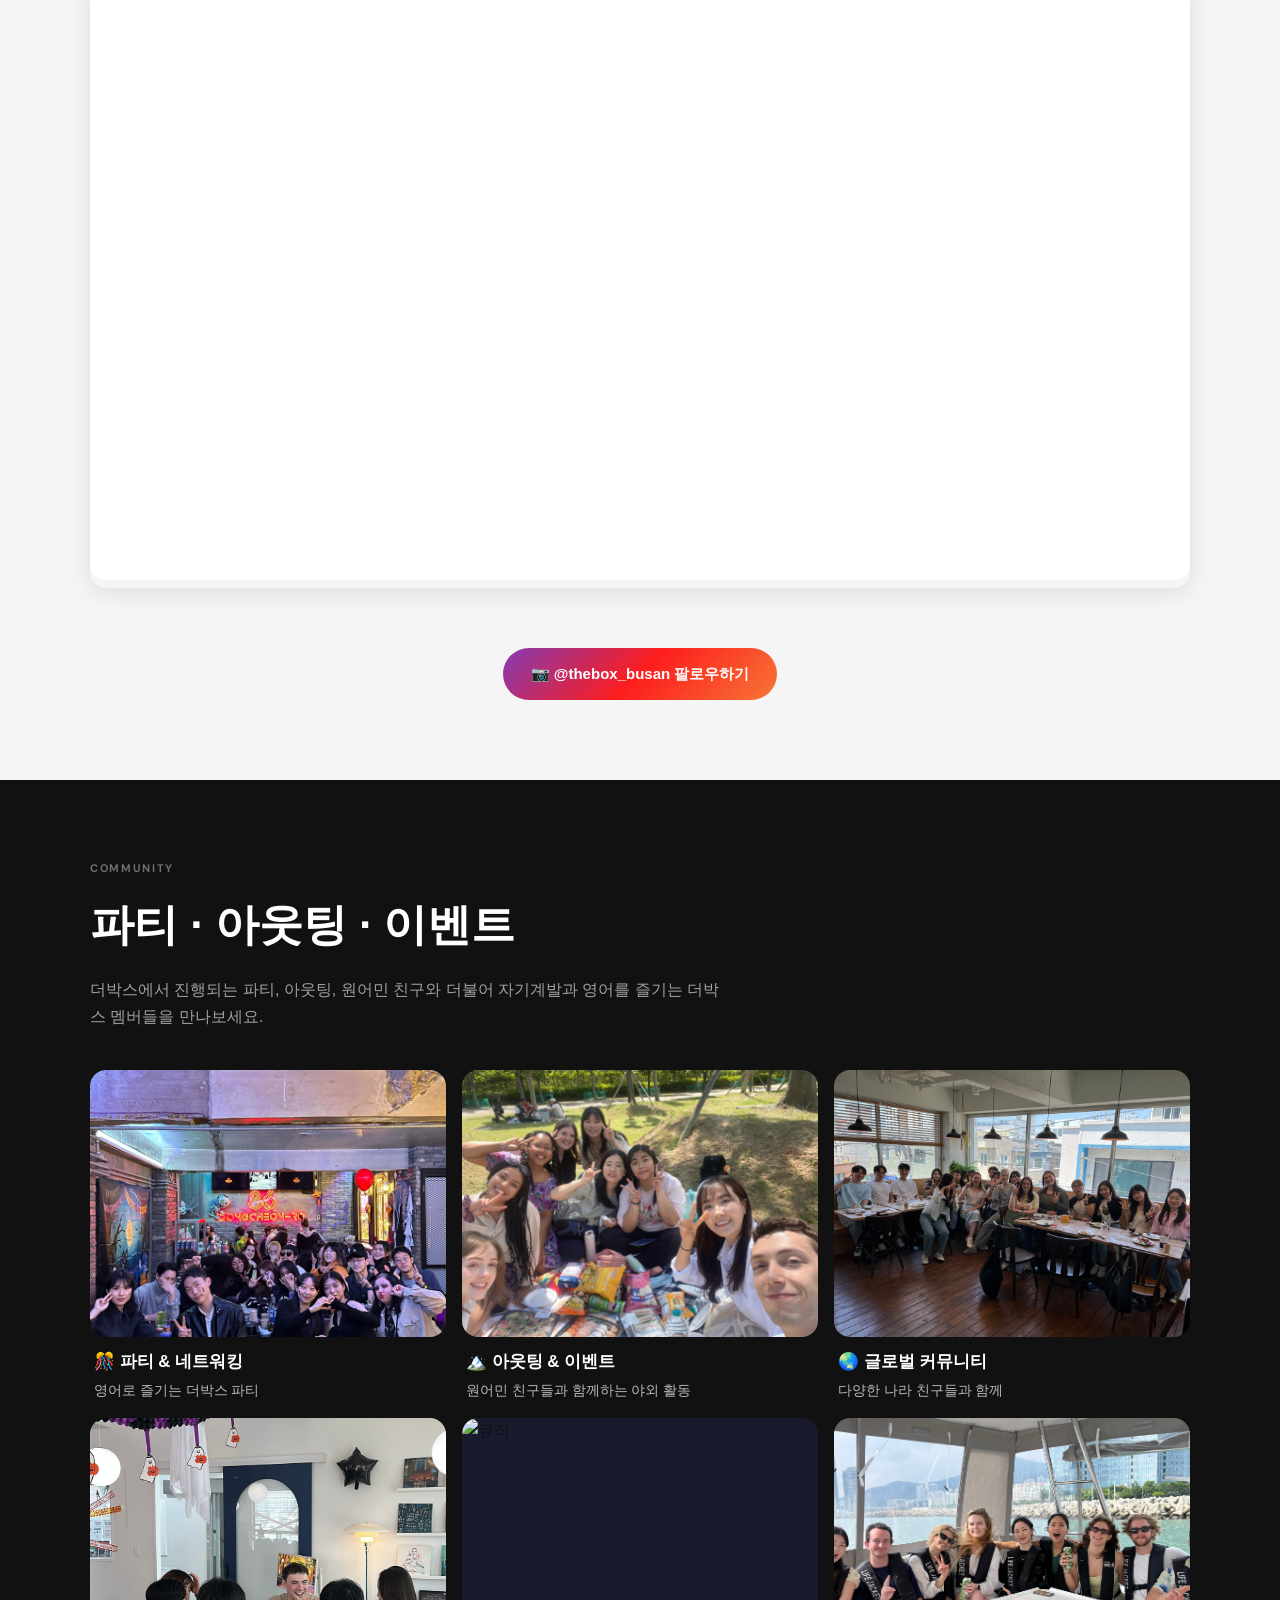
==== commit 7a9e71bc: "first/index.html → intro/ 리디렉트 (메인을 intro로 통합, 원본은 git 이력 보존) Co-Authored-By: Claude Opus 4.8 (1M co" ====
--- a/first/index.html
+++ b/first/index.html
@@ -1,1082 +1,24 @@
 <!DOCTYPE html>
-
 <html lang="ko">
-
 <head>
-    <meta charset="utf-8" />
-    <meta content="width=device-width, initial-scale=1.0" name="viewport" />
-    <title>THE BOX: 부산 영어회화의 정답</title>
-    <meta name="description" content="THE BOX — 부산에서 영어가 '학습'이 아니라 '생활'이 되는 곳. 체계적 아카데미와 원어민 스터디로 어학연수의 환경을 그대로.">
-    <meta property="og:title" content="THE BOX: 부산 영어회화의 정답">
-    <meta property="og:description" content="해외 어학연수의 환경을 부산에서. 체계적인 교정(Input)과 실전 대화(Output)가 동시에.">
-    <link rel="icon"
-        href="data:image/svg+xml,<svg xmlns='http://www.w3.org/2000/svg' viewBox='0 0 100 100'><text y='.9em' font-size='90'>📦</text></svg>">
-    <link as="style" crossorigin=""
-        href="https://cdn.jsdelivr.net/gh/orioncactus/pretendard@v1.3.8/dist/web/static/pretendard.css"
-        rel="stylesheet" />
-    <link rel="stylesheet" href="styles.css">
-    <style>
-        /* 메인 페이지 전용 추가 스타일 */
-        .hero-split {
-            display: flex;
-            gap: 20px;
-            justify-content: center;
-            margin-top: 40px;
-            flex-wrap: wrap;
-        }
-
-        .hero-card {
-            background: rgba(255, 255, 255, 0.1);
-            backdrop-filter: blur(5px);
-            padding: 20px 30px;
-            border-radius: 16px;
-            border: 1px solid rgba(255, 255, 255, 0.2);
-            text-align: left;
-            max-width: 300px;
-        }
-
-        .hero-card h3 {
-            margin: 0 0 5px;
-            color: var(--primary);
-            font-size: 1.1rem;
-        }
-
-        .hero-card p {
-            margin: 0;
-            color: rgba(255, 255, 255, 0.9);
-            font-size: 0.95rem;
-        }
-
-        .philosophy-section {
-            position: relative;
-            overflow: hidden;
-        }
-
-        .dual-track {
-            display: flex;
-            align-items: stretch;
-            gap: 30px;
-            flex-wrap: wrap;
-        }
-
-        .track-box {
-            flex: 1;
-            padding: 40px;
-            border-radius: 24px;
-            min-width: 280px;
-        }
-
-        .track-academy {
-            background: #fff5f5;
-            border: 2px solid #dc2626;
-        }
-
-        .track-study {
-            background: #F0FDF4;
-            border: 2px solid #10b981;
-        }
-
-        .track-label {
-            font-weight: 800;
-            font-size: 1.2rem;
-            margin-bottom: 10px;
-            display: block;
-        }
-
-        .track-academy .track-label {
-            color: #dc2626;
-        }
-
-        .track-study .track-label {
-            color: #10b981;
-        }
-
-        .vibe-banner {
-            background: linear-gradient(135deg, #1a1a2e 0%, #16213e 100%);
-            color: white;
-            padding: 80px 20px;
-            text-align: center;
-            border-radius: 20px;
-            margin: 60px 0;
-        }
-
-        /* 상시 CTA */
-        .sticky-cta {
-            position: fixed;
-            right: 18px;
-            bottom: 100px;
-            z-index: 9999;
-            display: flex;
-            flex-direction: column;
-            gap: 10px;
-        }
-
-        .sticky-cta a {
-            display: inline-flex;
-            align-items: center;
-            justify-content: center;
-            gap: 8px;
-            padding: 12px 14px;
-            border-radius: 14px;
-            font-weight: 800;
-            box-shadow: 0 10px 28px rgba(0, 0, 0, 0.18);
-            text-decoration: none;
-            line-height: 1;
-            white-space: nowrap;
-        }
-
-        .sticky-cta .cta-test {
-            background: #ffffff;
-            color: var(--text-main);
-            border: 1px solid rgba(0, 0, 0, 0.08);
-        }
-
-        .sticky-cta .cta-book {
-            background: var(--primary);
-            color: #fff;
-        }
-
-        @media (max-width: 768px) {
-            .sticky-cta {
-                left: 12px;
-                right: 12px;
-                bottom: 12px;
-                flex-direction: row;
-            }
-
-            .sticky-cta a {
-                flex: 1;
-                padding: 14px 12px;
-                border-radius: 16px;
-            }
-        }
-
-        /* 비교/후기 섹션 */
-        .compare-grid {
-            display: grid;
-            grid-template-columns: 1fr 1fr;
-            gap: 18px;
-        }
-
-        .compare-card {
-            background: #fff;
-            border: 1px solid #eee;
-            border-radius: 20px;
-            padding: 22px;
-        }
-
-        .compare-card h3 {
-            margin: 0 0 8px;
-            font-size: 1.1rem;
-        }
-
-        .compare-card ul {
-            margin: 0;
-            padding-left: 18px;
-            color: #555;
-        }
-
-        .compare-card li {
-            margin: 6px 0;
-            line-height: 1.5;
-        }
-
-        .review-grid {
-            display: grid;
-            grid-template-columns: repeat(3, 1fr);
-            gap: 18px;
-        }
-
-        @media (max-width: 980px) {
-            .review-grid {
-                grid-template-columns: repeat(2, 1fr);
-            }
-
-            .compare-grid {
-                grid-template-columns: 1fr;
-            }
-        }
-
-        @media (max-width: 620px) {
-            .review-grid {
-                grid-template-columns: 1fr;
-            }
-        }
-
-        .review-card {
-            background: #fff;
-            border: 1px solid #eee;
-            border-radius: 22px;
-            padding: 24px;
-        }
-
-        .review-card .tag {
-            display: inline-block;
-            font-size: 0.85rem;
-            font-weight: 800;
-            padding: 6px 10px;
-            border-radius: 999px;
-            background: #f3f4f6;
-            color: #111;
-            margin-bottom: 12px;
-        }
-
-        .review-card p {
-            margin: 0;
-            color: #444;
-            line-height: 1.65;
-        }
-
-        .review-card .who {
-            margin-top: 14px;
-            font-weight: 800;
-            color: var(--text-sub);
-            font-size: 0.9rem;
-        }
-
-        .review-links {
-            display: flex;
-            gap: 10px;
-            flex-wrap: wrap;
-            justify-content: center;
-            margin-top: 18px;
-        }
-
-        .review-links a {
-            border: 1px solid #e5e7eb;
-            background: #fff;
-            padding: 10px 12px;
-            border-radius: 999px;
-            text-decoration: none;
-            font-weight: 800;
-            color: var(--text-main);
-        }
-
-        .review-links a:hover {
-            transform: translateY(-1px);
-        }
-
-
-        /* quiz result pills */
-        .result__pill {
-            display: inline-flex;
-            align-items: center;
-            gap: 6px;
-            padding: 8px 10px;
-            border-radius: 999px;
-            background: #f3f4f6;
-            border: 1px solid #e5e7eb;
-            font-weight: 800;
-            font-size: .85rem;
-            margin: 6px 8px 0 0;
-        }
-
-        .result__note {
-            margin: 10px 0 0;
-            color: #444;
-            line-height: 1.6;
-        }
-
-        .toggle__btn.is-selected {
-            border-color: var(--primary);
-            box-shadow: 0 0 0 3px rgba(220, 38, 38, 0.15);
-        }
-
-        /* 마커 하이라이팅 (노란 형광펜 스타일) */
-        .underline-hl {
-            position: relative;
-            display: inline;
-            background: linear-gradient(to bottom, transparent 45%, #FFE066 45%, #FFE066 90%, transparent 90%);
-            padding: 0 2px;
-        }
-
-        /* 가벼운 강조 (배경 하이라이트) */
-        .soft-hl {
-            background: linear-gradient(to bottom, transparent 55%, rgba(220, 38, 38, 0.18) 55%);
-            font-weight: 700;
-            padding: 0 2px;
-        }
-
-        /* 섹션 헤딩 스타일 (작은제목 + 큰제목 + 소제목) */
-        .section-eyebrow {
-            display: block;
-            font-size: 0.78rem;
-            font-weight: 800;
-            letter-spacing: 0.12em;
-            text-transform: uppercase;
-            color: #ef4444;
-            margin-bottom: 10px;
-        }
-
-        .section-headline {
-            font-size: clamp(2rem, 5vw, 3rem);
-            font-weight: 900;
-            line-height: 1.15;
-            color: #111;
-            margin: 0 0 14px;
-        }
-
-        .section-sub {
-            font-size: 1rem;
-            color: #666;
-            margin: 0 0 8px;
-            line-height: 1.6;
-        }
-
-        .section-divider {
-            width: 44px;
-            height: 3px;
-            background: #ef4444;
-            border-radius: 2px;
-            margin: 18px auto 0;
-        }
-
-        /* 비교 인포그래픽 */
-        .compare-infographic {
-            display: flex;
-            gap: 0;
-            flex-wrap: nowrap;
-            max-width: 900px;
-            margin: 40px auto;
-            border-radius: 20px;
-            overflow: hidden;
-            box-shadow: 0 8px 40px rgba(0, 0, 0, 0.10);
-        }
-
-        .compare-col {
-            flex: 1;
-        }
-
-        .compare-col-title {
-            font-size: 0.9rem;
-            font-weight: 800;
-            padding: 16px 18px;
-            text-align: center;
-        }
-
-        .compare-col--bad {
-            background: #fff5f5;
-        }
-
-        .compare-col--bad .compare-col-title {
-            background: #fee2e2;
-            color: #dc2626;
-        }
-
-        .compare-col--bad2 {
-            background: #fffbeb;
-        }
-
-        .compare-col--bad2 .compare-col-title {
-            background: #fef3c7;
-            color: #92400e;
-        }
-
-        .compare-col--good {
-            background: #fff5f5;
-        }
-
-        .compare-col--good .compare-col-title {
-            background: #111;
-            color: #fff;
-        }
-
-
-        .compare-row {
-            display: flex;
-            align-items: flex-start;
-            gap: 8px;
-            padding: 12px 16px;
-            border-top: 1px solid rgba(0, 0, 0, 0.06);
-            font-size: 0.85rem;
-            line-height: 1.5;
-        }
-
-        .compare-row .cr-icon {
-            font-size: 0.95rem;
-            flex-shrink: 0;
-            margin-top: 2px;
-            font-weight: 900;
-        }
-
-        .compare-col--bad .cr-icon {
-            color: #dc2626;
-        }
-
-        .compare-col--bad2 .cr-icon {
-            color: #d97706;
-        }
-
-        .compare-col--good .cr-icon {
-            color: #16a34a;
-        }
-
-        .compare-col--good .compare-row {
-            font-weight: 600;
-        }
-
-        @media(max-width:700px) {
-            .compare-infographic {
-                flex-direction: column;
-                border-radius: 16px;
-            }
-        }
-
-        /* THE BOX 강점 카드 */
-        .strength-grid {
-            display: grid;
-            grid-template-columns: repeat(3, 1fr);
-            gap: 16px;
-            max-width: 900px;
-            margin: 40px auto 0;
-        }
-
-        .strength-card {
-            background: #fff;
-            border-radius: 16px;
-            padding: 24px 20px;
-            border: 1px solid #e5e7eb;
-            text-align: center;
-        }
-
-        .strength-card .s-icon {
-            font-size: 1.8rem;
-            margin-bottom: 10px;
-        }
-
-        .strength-card h4 {
-            font-size: 0.95rem;
-            font-weight: 800;
-            margin: 0 0 6px;
-            color: #111;
-        }
-
-        .strength-card p {
-            font-size: 0.85rem;
-            color: #666;
-            margin: 0;
-            line-height: 1.5;
-        }
-
-        @media(max-width:700px) {
-            .strength-grid {
-                grid-template-columns: 1fr 1fr;
-            }
-        }
-
-        @media(max-width:460px) {
-            .strength-grid {
-                grid-template-columns: 1fr;
-            }
-        }
-    </style>
+<meta charset="utf-8">
+<meta name="viewport" content="width=device-width, initial-scale=1">
+<title>THE BOX 부산 · 서면 영어회화</title>
+<link rel="canonical" href="https://busanthebox-coder.github.io/thebox/intro/">
+<meta http-equiv="refresh" content="0; url=../intro/">
+<meta name="robots" content="noindex">
+<script>location.replace("../intro/" + (location.hash || ""));</script>
+<style>
+  html,body{height:100%;margin:0}
+  body{font-family:'Pretendard',-apple-system,BlinkMacSystemFont,sans-serif;display:flex;flex-direction:column;align-items:center;justify-content:center;gap:14px;color:#10131a;background:#fff}
+  .logo{font-weight:800;font-size:26px;letter-spacing:-.6px}
+  .logo span{color:#ef4444}
+  p{margin:0;color:#5a6680;font-size:15px}
+  a{color:#ef4444;font-weight:700;text-decoration:none}
+</style>
 </head>
-
 <body>
-    <!-- 긴급성 Live 안내 배너 -->
-    <div class="live-alert-banner">
-        <div class="container"
-            style="display:flex;align-items:center;justify-content:center;gap:12px;flex-wrap:wrap;padding:12px 20px">
-            <span class="live-dot"></span>
-            <span style="font-weight:700;font-size:1.05rem">📋 아카데미 · 스터디 정원 안내</span>
-            <span style="color:rgba(255,255,255,0.9)">|</span>
-            <span style="font-size:0.95rem">정원 마감 시, <strong>등록 순으로 자리를 안내</strong> 드립니다</span>
-            <a href="https://m.booking.naver.com/booking/13/bizes/839473" target="_blank" class="btn btn--small"
-                style="background:#fff;color:#ef4444;font-weight:700;margin-left:8px;padding:6px 16px;font-size:0.9rem">자리
-                확인하기</a>
-        </div>
-    </div>
-
-    <nav class="topbar" id="topbar">
-        <div class="container topbar__inner">
-            <a class="logo" href="index.html">THE BOX</a>
-            <div class="topbar__actions">
-                <a class="btn btn--secondary" href="programs.html">시스템 안내</a>
-                <a class="btn btn--secondary" href="study.html">스터디</a>
-                <a class="btn btn--secondary" href="academy.html">아카데미</a>
-                <a class="btn btn--secondary" href="level-test.html">레벨 테스트</a>
-                <a class="btn btn--primary" href="https://m.booking.naver.com/booking/13/bizes/839473"
-                    target="_blank">상담 예약</a>
-                <button class="mobile-menu-btn" id="mobileMenuBtn" aria-label="메뉴 열기">
-                    <svg viewBox="0 0 24 24" fill="none" stroke="currentColor" stroke-width="2">
-                        <path d="M3 12h18M3 6h18M3 18h18" />
-                    </svg>
-                </button>
-            </div>
-        </div>
-    </nav>
-
-    <!-- Mobile Navigation -->
-    <div class="mobile-nav-overlay" id="mobileOverlay"></div>
-    <div class="mobile-nav-panel" id="mobileNav">
-        <div class="mobile-nav-panel__header">
-            <a href="index.html" class="logo">THE BOX</a>
-            <button class="mobile-nav-close" id="mobileNavClose" aria-label="메뉴 닫기">✕</button>
-        </div>
-        <div class="mobile-nav-panel__links">
-            <a href="index.html" class="active">🏠 홈</a>
-            <a href="programs.html">🗺 시스템 안내</a>
-            <a href="study.html">🗣️ 원어민 스터디</a>
-            <a href="academy.html">📘 아카데미</a>
-            <a href="level-test.html">📝 레벨 테스트</a>
-        </div>
-        <div class="mobile-nav-panel__cta">
-            <a href="https://m.booking.naver.com/booking/13/bizes/839473" target="_blank">⚡ 상담 예약하기</a>
-        </div>
-    </div>
-    <header class="hero" style="background: radial-gradient(circle at center, #ffffff 0%, #f3f4f6 100%);">
-        <div class="container hero__content">
-            <div class="page-hero__badge reveal" style="background:#111; color:white;">Busan English Community</div>
-            <h1 class="reveal">영어가<br />'학습'이 아니라 <span class="highlight">'생활'</span>이 되는 곳</h1>
-            <p class="reveal subtitle">해외 어학연수의 환경을 그대로 옮겨왔습니다.<br />체계적인 <strong>교정(Input)</strong>과 실전
-                <strong>대화(Output)</strong>가 동시에 일어납니다.
-            </p>
-            <div class="reveal hero-split">
-                <div style="text-align:center;margin-bottom:10px;width:100%">
-                    <span
-                        style="display:inline-block;background:#111;color:#fff;font-size:0.78rem;font-weight:700;letter-spacing:0.1em;padding:5px 16px;border-radius:999px;text-transform:uppercase">THE
-                        BOX 2가지 시스템</span>
-                </div>
-                <div class="hero-card reveal-left"
-                    style="padding:0; overflow:hidden; background:#fff; text-align:left; border:1px solid #eee;">
-                    <img src="images/index/academy_pic.JPG" alt="아카데미 사진"
-                        style="width:100%; height:180px; object-fit:cover;">
-                    <div style="padding:24px;">
-                        <span
-                            style="display:inline-block; padding:4px 10px; background:#fee2e2; color:#ef4444; border-radius:20px; font-size:0.8rem; font-weight:700; margin-bottom:12px;">더박스
-                            아카데미</span>
-                        <h3 style="margin:0 0 12px; font-size:1.3rem; color:#111;">TheBox Academy</h3>
-                        <p style="color:#666; font-size:0.95rem; line-height:1.5; margin-bottom:20px;">
-                            "말이 입 밖으로 안 나온다면"<br />영어 회로 만들기 + 피드백
-                        </p>
-                    </div>
-                </div>
-                <div class="hero-card reveal-right"
-                    style="padding:0; overflow:hidden; background:#fff; text-align:left; border:1px solid #eee;">
-                    <img src="images/index/freetalking1.jpg" alt="프리토킹 사진"
-                        style="width:100%; height:180px; object-fit:cover;">
-                    <div style="padding:24px;">
-                        <span
-                            style="display:inline-block; padding:4px 10px; background:#fee2e2; color:#dc2626; border-radius:20px; font-size:0.8rem; font-weight:700; margin-bottom:12px;">원어민
-                            회화스터디</span>
-                        <h3 style="margin:0 0 12px; font-size:1.3rem; color:#111;">English Free-Talking</h3>
-                        <p style="color:#666; font-size:0.95rem; line-height:1.5; margin-bottom:20px;">
-                            "영어는 좀 하는데, 외국인만 보면 얼어붙는다면"<br />원어민 친구들과 실전 회화
-                        </p>
-                    </div>
-                </div>
-            </div>
-            <div class="reveal btn-group" style="margin-top:40px">
-                <a class="btn btn--large btn--primary" href="#diagnosis">30초 진단으로 내 시스템 찾기 ↓</a>
-            </div>
-        </div>
-    </header>
-    <section class="section">
-        <div class="container">
-            <h2 class="reveal section-title"><span class="underline-hl">10년을 공부</span>했는데,<br />왜 외국인 앞에선 작아질까요?</h2>
-
-            <div class="checklist stagger-container" style="max-width:700px">
-                <div class="check-item stagger-item">🧠 <strong>과잉 이론:</strong> 문법 문제는 푸는데, "어제 뭐 했어?"," 배 안고파?"는 3초 안에
-                    안 나온다.</div>
-                <div class="check-item stagger-item">😶 <strong>입력 부재:</strong> 머릿속 한국어를 영어로 번역하느라 대화 타이밍을 놓친다.</div>
-                <div class="check-item stagger-item">😰 <strong>심리적 장벽:</strong> "틀리면 어떡하지?"라는 불안감이 내 입을 막는다.</div>
-            </div>
-            <p class="reveal center-text impact-text">이건 능력 부족이 아닙니다.<br /><strong class="highlight-animated">제대로 된 회화
-                    훈련을 받지 못했기 때문</strong>입니다.</p>
-            <div class="reveal" style="margin:50px auto;max-width:800px">
-                <div
-                    style="background:linear-gradient(135deg,#0f0f1a 0%,#1e1b3a 100%);border-radius:28px;padding:48px 40px;text-align:center">
-                    <p
-                        style="color:rgba(255,255,255,0.45);font-size:0.75rem;font-weight:800;letter-spacing:0.15em;text-transform:uppercase;margin:0 0 10px">
-                        THE BOX SOLUTION</p>
-                    <h3 style="color:#fff;font-size:1.7rem;margin:0 0 10px;font-weight:900"><span
-                            style="border-bottom:4px solid #FFE066;padding-bottom:3px">더박스</span>에서 해결됩니다.</h3>
-                    <p style="color:rgba(255,255,255,0.5);font-size:0.9rem;margin:0 0 36px;line-height:1.6">나에게 맞는 시스템을
-                        충분히 활용하면, 영어가 생활이 됩니다.</p>
-                    <!-- 두 트랙 -->
-                    <div style="display:grid;grid-template-columns:1fr 1fr;gap:16px;margin-bottom:32px">
-                        <div
-                            style="background:rgba(165,180,252,0.08);border:1px solid rgba(165,180,252,0.25);border-radius:20px;padding:28px 20px">
-                            <div style="font-size:2.2rem;margin-bottom:12px">📘</div>
-                            <div
-                                style="color:#a5b4fc;font-size:0.72rem;font-weight:800;letter-spacing:0.12em;text-transform:uppercase;margin-bottom:10px">
-                                ACADEMY</div>
-                            <div style="color:#fff;font-size:1rem;font-weight:800;margin-bottom:14px;line-height:1.4">영어
-                                회로 만들기</div>
-                            <div style="display:flex;flex-direction:column;gap:6px">
-                                <div
-                                    style="background:rgba(255,255,255,0.06);border-radius:8px;padding:7px 10px;font-size:0.8rem;color:rgba(255,255,255,0.7)">
-                                    ✓ 문장 구조 완성</div>
-                                <div
-                                    style="background:rgba(255,255,255,0.06);border-radius:8px;padding:7px 10px;font-size:0.8rem;color:rgba(255,255,255,0.7)">
-                                    ✓ 반복 실수 교정</div>
-                                <div
-                                    style="background:rgba(255,255,255,0.06);border-radius:8px;padding:7px 10px;font-size:0.8rem;color:rgba(255,255,255,0.7)">
-                                    ✓ 숙제→피드백 루프</div>
-                            </div>
-                        </div>
-                        <div
-                            style="background:rgba(110,231,183,0.08);border:1px solid rgba(110,231,183,0.25);border-radius:20px;padding:28px 20px">
-                            <div style="font-size:2.2rem;margin-bottom:12px">🗣️</div>
-                            <div
-                                style="color:#6ee7b7;font-size:0.72rem;font-weight:800;letter-spacing:0.12em;text-transform:uppercase;margin-bottom:10px">
-                                NATIVE STUDY</div>
-                            <div style="color:#fff;font-size:1rem;font-weight:800;margin-bottom:14px;line-height:1.4">실전
-                                감각 키우기</div>
-                            <div style="display:flex;flex-direction:column;gap:6px">
-                                <div
-                                    style="background:rgba(255,255,255,0.06);border-radius:8px;padding:7px 10px;font-size:0.8rem;color:rgba(255,255,255,0.7)">
-                                    ✓ 원어민과 90분 대화</div>
-                                <div
-                                    style="background:rgba(255,255,255,0.06);border-radius:8px;padding:7px 10px;font-size:0.8rem;color:rgba(255,255,255,0.7)">
-                                    ✓ 자연스러운 교정</div>
-                                <div
-                                    style="background:rgba(255,255,255,0.06);border-radius:8px;padding:7px 10px;font-size:0.8rem;color:rgba(255,255,255,0.7)">
-                                    ✓ 자신감 완성</div>
-                            </div>
-                        </div>
-                    </div>
-                    <!-- 결과 -->
-                    <div
-                        style="background:linear-gradient(90deg,rgba(165,180,252,0.15),rgba(110,231,183,0.15));border:1px solid rgba(255,255,255,0.12);border-radius:16px;padding:18px 24px;display:flex;align-items:center;justify-content:center;gap:14px">
-                        <span style="font-size:1.5rem">🇬🇧</span>
-                        <div style="text-align:left">
-                            <div style="color:#fff;font-weight:800;font-size:0.95rem">영어가 생활이 된다</div>
-                            <div style="color:rgba(255,255,255,0.5);font-size:0.8rem">말이 막히지 않고, 외국인 앞에서 자연스럽게</div>
-                        </div>
-                    </div>
-                </div>
-            </div>
-        </div>
-    </section>
-    <!-- Route Finding Section -->
-    <section class="section" style="background: linear-gradient(to bottom, #ffffff 0%, #f8f9fa 100%);">
-        <div class="container">
-            <div class="reveal" style="text-align:center;margin-bottom:50px">
-                <span class="section-eyebrow">FIND YOUR ROUTE</span>
-                <h2 class="section-headline">나에게 맞는 시스템을 찾으세요</h2>
-                <p class="section-sub">아카데미와 스터디, 지금 내 상황에 맞는 시스템이 따로 있습니다.</p>
-                <div class="section-divider"></div>
-            </div>
-            <div class="card-grid stagger-container" style="margin-bottom: 60px; gap: 30px;">
-                <!-- 스터디 카드 -->
-                <a class="card card--link stagger-item" href="study.html"
-                    style="padding:0; overflow:hidden; border:1px solid #eaeaea; text-align:left; border-radius:16px;">
-                    <img src="images/index/freetalking2.JPG" alt="프리토킹 사진 2"
-                        style="width: 100%; height: 240px; object-fit: cover;">
-                    <div style="padding: 30px;">
-                        <span
-                            style="display:inline-block; padding:5px 12px; background:#fee2e2; color:#ef4444; border-radius:20px; font-size:0.85rem; font-weight:700; margin-bottom:16px;">원어민
-                            회화스터디</span>
-                        <h3 style="margin:0 0 16px; font-size:1.5rem;">English Free-Talking</h3>
-                        <p
-                            style="color:#666; font-size:0.95rem; line-height:1.6; margin-bottom:24px; padding-bottom:24px; border-bottom:1px solid #f0f0f0;">
-                            새로 배운 패턴과 표현을 내뱉어 보는 건 중요하죠. 더박스 안에서 원어민들과 직접 소통하며 나의 언어로 녹아들게 하세요.
-                        </p>
-                        <ul style="font-size:0.95rem; color:#444; padding-left:0; list-style:none; margin-bottom:30px;">
-                            <li style="margin-bottom:12px; padding-left:20px; position:relative;"><span
-                                    style="color:#ef4444; position:absolute; left:0; top:0;">✔</span> 원어민과 이야기하고 싶어요
-                            </li>
-                            <li style="margin-bottom:12px; padding-left:20px; position:relative;"><span
-                                    style="color:#ef4444; position:absolute; left:0; top:0;">✔</span> 프리토킹이 하고 싶어요</li>
-                            <li style="margin-bottom:0; padding-left:20px; position:relative;"><span
-                                    style="color:#ef4444; position:absolute; left:0; top:0;">✔</span> 영어 실력을 유지하고 싶어요
-                            </li>
-                        </ul>
-                        <span style="color:#ef4444; font-weight:700; font-size:0.95rem;">자세히 보기 →</span>
-                    </div>
-                </a>
-
-                <!-- 아카데미 카드 -->
-                <a class="card card--link stagger-item" href="academy.html"
-                    style="padding:0; overflow:hidden; border:1px solid #eaeaea; text-align:left; border-radius:16px;">
-                    <img src="images/index/academy_pic2.JPG" alt="아카데미 사진 2"
-                        style="width: 100%; height: 240px; object-fit: cover;">
-                    <div style="padding: 30px;">
-                        <span
-                            style="display:inline-block; padding:5px 12px; background:#fee2e2; color:#ef4444; border-radius:20px; font-size:0.85rem; font-weight:700; margin-bottom:16px;">더박스
-                            아카데미</span>
-                        <h3 style="margin:0 0 16px; font-size:1.5rem;">TheBox Academy</h3>
-                        <p
-                            style="color:#666; font-size:0.95rem; line-height:1.6; margin-bottom:24px; padding-bottom:24px; border-bottom:1px solid #f0f0f0;">
-                            같은 기초 영어라도 더박스는 다릅니다. 더박스의 기초 수업은 소통을 시작하는 단계입니다.
-                        </p>
-                        <ul style="font-size:0.95rem; color:#444; padding-left:0; list-style:none; margin-bottom:30px;">
-                            <li style="margin-bottom:12px; padding-left:20px; position:relative;"><span
-                                    style="color:#ef4444; position:absolute; left:0; top:0;">✔</span> 영어회화가 처음이에요</li>
-                            <li style="margin-bottom:12px; padding-left:20px; position:relative;"><span
-                                    style="color:#ef4444; position:absolute; left:0; top:0;">✔</span> 말하는 방법을 모르겠어요</li>
-                            <li style="margin-bottom:0; padding-left:20px; position:relative;"><span
-                                    style="color:#ef4444; position:absolute; left:0; top:0;">✔</span> 더 풍부한 회화를 하고 싶어요
-                            </li>
-                        </ul>
-                        <span style="color:#ef4444; font-weight:700; font-size:0.95rem;">자세히 보기 →</span>
-                    </div>
-                </a>
-            </div>
-
-            <!-- 비교 인포그래픽 -->
-            <div class="reveal" style="text-align:center;margin-top:70px">
-                <span class="section-eyebrow">WHY THE BOX</span>
-                <h2 class="section-headline">다른 곳과 뭐가 다른가요?</h2>
-                <p class="section-sub">같은 시간을 쓸 거라면, 환경이 달라야 결과도 달라집니다.</p>
-                <div class="section-divider"></div>
-            </div>
-
-            <div class="compare-infographic stagger-container">
-                <div class="compare-col compare-col--bad stagger-item">
-                    <div class="compare-col-title">😰 일반 영어 모임</div>
-                    <div class="compare-rows">
-                        <div class="compare-row"><span class="cr-icon">✕</span> 비영어권 운영자 — 교정 불가</div>
-                        <div class="compare-row"><span class="cr-icon">✕</span> 틀린 표현이 그대로 굳어짐</div>
-                        <div class="compare-row"><span class="cr-icon">✕</span> 대화량은 많지만 콩글리쉬 그대로</div>
-                        <div class="compare-row"><span class="cr-icon">✕</span> 체계적 피드백 전혀 없음</div>
-                        <div class="compare-row"><span class="cr-icon">✕</span> 실력 정체 — 6개월이 1개월 아카데미보다 못한 경우도</div>
-                    </div>
-                </div>
-                <div class="compare-col compare-col--bad2 stagger-item">
-                    <div class="compare-col-title">📚 대형 학원</div>
-                    <div class="compare-rows">
-                        <div class="compare-row"><span class="cr-icon">△</span> 정형화된 교재 위주 수업</div>
-                        <div class="compare-row"><span class="cr-icon">△</span> 개인 약점보다 커리큘럼 우선</div>
-                        <div class="compare-row"><span class="cr-icon">△</span> 말하기 연습 시간 절대 부족</div>
-                        <div class="compare-row"><span class="cr-icon">△</span> "늘긴 했는데 아직도 막혀"</div>
-                        <div class="compare-row"><span class="cr-icon">△</span> 교실 밖은 다시 한국어 환경</div>
-                    </div>
-                </div>
-                <div class="compare-col compare-col--good stagger-item">
-                    <div class="compare-col-title">&#9733; THE BOX</div>
-                    <div class="compare-rows">
-                        <div class="compare-row"><span class="cr-icon">✓</span> 영어권 원어민과 비율 맞춘 환경</div>
-                        <div class="compare-row"><span class="cr-icon">✓</span> 실시간 자연스러운 교정 + 확장</div>
-                        <div class="compare-row"><span class="cr-icon">✓</span> 소수정예 스터디 → 발언 기회 극대화</div>
-                        <div class="compare-row"><span class="cr-icon">✓</span> <strong
-                                style="color:#6ee7b7">[STUDY]</strong> 파티·아웃팅 영어 라이프스타일</div>
-                        <div class="compare-row"><span class="cr-icon">✓</span> <strong
-                                style="color:#a5b4fc">[ACADEMY]</strong> 영어로 바로 생각하는 훈련 — 번역 없이 말하기</div>
-                        <div class="compare-row"><span class="cr-icon">✓</span> <strong
-                                style="color:#a5b4fc">[ACADEMY]</strong> 숙제→피드백 시스템으로 반복 실수 소거</div>
-                    </div>
-                </div>
-            </div>
-
-            <!-- THE BOX 강점 카드 -->
-            <div class="strength-grid stagger-container">
-                <div class="strength-card stagger-item">
-                    <div class="s-icon">🎯</div>
-                    <h4>소수정예 스터디</h4>
-                    <p>원어민 1명당 한국인 3~6명<br />발언 기회 극대화</p>
-                </div>
-                <div class="strength-card stagger-item">
-                    <div class="s-icon">📝</div>
-                    <h4>개인별 교정 시스템</h4>
-                    <p>4~10명 소그룹 아카데미<br />내 약점만 정확히 교정</p>
-                </div>
-                <div class="strength-card stagger-item">
-                    <div class="s-icon">🗣️</div>
-                    <h4>검증된 원어민 40여 명</h4>
-                    <p>미국·영국·캐나다·호주<br />진짜 영어권 환경</p>
-                </div>
-                <div class="strength-card stagger-item">
-                    <div class="s-icon">🔄</div>
-                    <h4>숙제→피드백 루프</h4>
-                    <p>반복 실수가 사라지는<br />아카데미 시스템</p>
-                </div>
-                <div class="strength-card stagger-item">
-                    <div class="s-icon">💬</div>
-                    <h4>90분 실전 대화</h4>
-                    <p>원어민과 매 세션<br />자연스러운 표현 확장</p>
-                </div>
-                <div class="strength-card stagger-item">
-                    <div class="s-icon">🎉</div>
-                    <h4>영어 라이프스타일</h4>
-                    <p>파티·아웃팅·네트워킹<br />진짜 쓰는 영어 환경</p>
-                </div>
-            </div>
-        </div>
-    </section>
-
-    <!-- 실제 멤버 후기 위 이미지 3개 플레이스홀더 섹션 -->
-    <section class="section">
-        <div class="container">
-            <div class="reveal" style="display: grid; grid-template-columns: repeat(3, 1fr); gap: 20px;">
-                <img src="images/index/photo_area1.jpeg" alt="photo 1"
-                    style="width: 100%; aspect-ratio: 16/9; border-radius: 16px; object-fit: cover;">
-                <img src="images/index/photo_area2.JPG" alt="photo 2"
-                    style="width: 100%; aspect-ratio: 16/9; border-radius: 16px; object-fit: cover;">
-                <img src="images/index/photo_area3.jpg" alt="photo 3"
-                    style="width: 100%; aspect-ratio: 16/9; border-radius: 16px; object-fit: cover;">
-            </div>
-        </div>
-    </section>
-
-    <!-- 비포&애프터/후기 섹션 -->
-    <section class="section bg-light">
-        <div class="container">
-            <div class="reveal" style="text-align:center;margin-bottom:48px">
-                <span class="section-eyebrow">REAL REVIEWS</span>
-                <h2 class="section-headline">실제 멤버 후기</h2>
-                <p class="section-sub">멤버들의 이야기 — 과장 없이 직접 들어보세요.</p>
-                <div class="section-divider"></div>
-            </div>
-            <div class="review-grid stagger-container">
-                <div class="review-card stagger-item">
-                    <span class="tag">아카데미 2개월</span>
-                    <p>"문법은 아는데 입에서 안 나왔어요. 아카데미에서 문장 구조 훈련하고 나니까 스터디에서 자신감 생겼어요!"</p>
-                    <div class="who">— 직장인 K님</div>
-                </div>
-                <div class="review-card stagger-item">
-                    <span class="tag">스터디 6개월</span>
-                    <p>"처음엔 외국인만 보면 입이 안 떨어졌는데, 지금은 친구들이랑 영어로 농담까지 나눠요. 진짜 말이 트였어요."</p>
-                    <div class="who">— 대학생 L님</div>
-                </div>
-                <div class="review-card stagger-item">
-                    <span class="tag">아카데미+스터디</span>
-                    <p>"시제, 전치사 실수가 계속 반복됐는데 아카데미에서 완전히 잡았어요. 스터디에서 바로 써먹으니까 더 빠르게 느는 거 같아요."</p>
-                    <div class="who">— 프리랜서 M님</div>
-                </div>
-                <div class="review-card stagger-item">
-                    <span class="tag">다른 스터디 6개월 → 아카데미 2개월</span>
-                    <p>"다른 학원형 모임에서 6개월 다녔는데 틀린 표현 교정도 안 되고 정체됐어요. THE BOX 아카데미 2달 다니니까 6개월보다 더 많이 배웠어요. 지금은 아카데미 끝내고
-                        스터디에서 재밌게 다니고 있어요!"</p>
-                    <div class="who">— 취준생 J님</div>
-                </div>
-                <div class="review-card stagger-item">
-                    <span class="tag">아카데미 3개월</span>
-                    <p>"예전엔 '좋아한다'를 무조건 'like'만 썼는데, 이제는 'I'm into~', 'I'm a big fan of~' 같은 자연스러운 표현들이 입에서 바로 나와요. 단순
-                        암기가 아니라 패턴으로 배우니까 응용도 자유자재예요!"</p>
-                    <div class="who">— 워홀준비생 S님</div>
-                </div>
-                <div class="review-card stagger-item">
-                    <span class="tag">스터디 1년</span>
-                    <p>"파티, 아웃팅까지 영어로 생활하다 보니 영어가 공부가 아니라 일상이 됐어요. 외국인 친구도 생기고, 네트워크도 넓어졌어요. 진짜 라이프스타일이 바뀌었습니다."</p>
-                    <div class="who">— 직장인 H님</div>
-                </div>
-            </div>
-            <div class="review-links reveal">
-                <a href="https://www.instagram.com/thebox_busan" target="_blank">📸 인스타그램 후기</a>
-                <a href="https://m.booking.naver.com/booking/13/bizes/839473" target="_blank">⭐ 네이버 예약 후기</a>
-            </div>
-
-            <!-- CTA -->
-            <div class="reveal"
-                style="margin-top:60px;padding:48px 40px;background:#111;border-radius:24px;text-align:center;max-width:700px;margin-left:auto;margin-right:auto">
-                <p
-                    style="color:#aaa;font-size:0.8rem;font-weight:700;letter-spacing:0.1em;text-transform:uppercase;margin:0 0 14px">
-                    START YOUR JOURNEY</p>
-                <h3 style="color:#fff;font-size:1.7rem;margin:0 0 14px;font-weight:900;line-height:1.3">영어, 언제부터
-                    시작하려고<br />하셨나요?</h3>
-                <p style="color:rgba(255,255,255,0.6);font-size:1rem;line-height:1.7;margin-bottom:28px">
-                    여기 오신 분들 대부분, 그 질문을 몇 년째 하고 있었습니다.<br />
-                    그 사이 먼저 시작한 분들은 이미 달라졌어요.
-                </p>
-                <a href="https://m.booking.naver.com/booking/13/bizes/839473" class="btn btn--large"
-                    style="background:#ef4444;color:#fff;font-size:1.05rem;padding:16px 36px;border-radius:14px"
-                    target="_blank">⚡ 지금 무료 상담 예약하기</a>
-            </div>
-        </div>
-    </section>
-
-    <!-- 30초 진단 섹션 -->
-    <section class="section" id="diagnosis" style="background: #f8f9fa; color: #111;">
-        <div class="container">
-            <div class="reveal" style="text-align:center;margin-bottom:48px">
-                <span class="section-eyebrow">LEVEL DIAGNOSIS</span>
-                <h2 class="section-headline">30초 진단으로<br />내 최적 시스템을 찾아보세요</h2>
-                <p class="section-sub">8개 질문으로 아카데미와 스터디 중 어떤 시스템이 맞는지 바로 확인할 수 있습니다.</p>
-                <div class="section-divider"></div>
-            </div>
-
-            <div class="quiz-container reveal"
-                style="background:#fff;padding:40px;border-radius:24px;box-shadow:0 4px 20px rgba(0,0,0,0.08)">
-                <div class="progress-bar-wrap">
-                    <div class="progress-bar" id="quizProgress"></div>
-                </div>
-
-                <!-- Q1. Level (Level: L) -->
-                <div class="quiz__q" data-map="L">
-                    <p class="q-text" style="color:#111">Q1. 영어로 간단한 자기소개(이름, 직업, 취미)를 할 수 있나요?</p>
-                    <div class="toggle-group">
-                        <button class="toggle__btn" data-answer="beginner">아니요, 단어만 나열하는 수준</button>
-                        <button class="toggle__btn" data-answer="intermediate">네, 문장으로 말할 수 있어요</button>
-                        <button class="toggle__btn" data-answer="advanced">네, 유창하게 말할 수 있어요</button>
-                    </div>
-                </div>
-
-                <!-- Q2. Reading (Academy: A) -->
-                <div class="quiz__q" data-map="A">
-                    <p class="q-text" style="color:#111">Q2. 영어로 된 글을 보면?</p>
-                    <div class="toggle-group">
-                        <button class="toggle__btn" data-answer="yes">단어를 하나씩 찾아봐야 한다</button>
-                        <button class="toggle__btn" data-answer="no">대충 의미는 파악할 수 있다</button>
-                    </div>
-                </div>
-
-                <!-- Q3. Grammar (Academy: A) -->
-                <div class="quiz__q" data-map="A" data-weight="2">
-                    <p class="q-text" style="color:#111">Q3. "I'm so boring today."가 틀린 이유를 아시나요?</p>
-                    <div class="toggle-group">
-                        <button class="toggle__btn" data-answer="yes">잘 모르겠어요</button>
-                        <button class="toggle__btn" data-answer="no">boring이 아니라 bored를 써야죠!</button>
-                    </div>
-                </div>
-
-                <!-- Q4. Listening (Study: S) -->
-                <div class="quiz__q" data-map="S">
-                    <p class="q-text" style="color:#111">Q4. 원어민이 빠르게 말하면?</p>
-                    <div class="toggle-group">
-                        <button class="toggle__btn" data-answer="yes">반 이상 알아들을 수 있다</button>
-                        <button class="toggle__btn" data-answer="no">아는 단어나 문맥은 드문드문 들린다</button>
-                    </div>
-                </div>
-
-                <!-- Q5. 말하기 습관 (Academy: A) -->
-                <div class="quiz__q" data-map="A">
-                    <p class="q-text" style="color:#111">Q5. "어제 뭐 했어?"라고 물으면?</p>
-                    <div class="toggle-group">
-                        <button class="toggle__btn" data-answer="yes">머릿속으로 한글을 영어로 번역하고 있다</button>
-                        <button class="toggle__btn" data-answer="no">바로 영어가 튀어나온다 (완벽하진 않아도)</button>
-                    </div>
-                </div>
-
-                <!-- Q6. 문법 불안 (Study: S) -->
-                <div class="quiz__q" data-map="S">
-                    <p class="q-text" style="color:#111">Q6. 말할 때 문법 틀리는 게 걱정되나요?</p>
-                    <div class="toggle-group">
-                        <button class="toggle__btn" data-answer="yes">네, 그래서 말이 멈춰요</button>
-                        <button class="toggle__btn" data-answer="no">아니요, 일단 바디랭귀지라도 씁니다</button>
-                    </div>
-                </div>
-
-                <!-- Q7. 경험 (Study: S) -->
-                <div class="quiz__q" data-map="S" data-weight="2">
-                    <p class="q-text" style="color:#111">Q7. 영어로 10분 이상 대화해본 적이 있나요?</p>
-                    <div class="toggle-group">
-                        <button class="toggle__btn" data-answer="yes">네, 여행이나 친구랑 해봤어요</button>
-                        <button class="toggle__btn" data-answer="no">아니요, 거의 없습니다</button>
-                    </div>
-                </div>
-
-                <!-- Q8. 목표 (Mix: M) -->
-                <div class="quiz__q" data-map="M">
-                    <p class="q-text" style="color:#111">Q8. 지금 가장 해결하고 싶은 것은?</p>
-                    <div class="toggle-group">
-                        <button class="toggle__btn" data-answer="grammar">정확한 문장으로 말하고 싶어요</button>
-                        <button class="toggle__btn" data-answer="speaking">외국인 앞에서 쫄지 않고 말하고 싶어요</button>
-                    </div>
-                </div>
-
-                <div class="result-box" id="quizResult" style="background:#fff;color:#111">
-                    <h3 class="result__title" style="color:#111">결과 확인 중...</h3>
-                    <p class="result__desc" style="color:#555">모든 질문에 답해주세요.</p>
-                    <div class="result__detail"></div>
-                    <button class="btn btn--primary btn--full"
-                        onclick="window.open('https://m.booking.naver.com/booking/13/bizes/839473')">결과에 맞는 상담
-                        예약하기</button>
-                </div>
-            </div>
-        </div>
-    </section>
-
-    <section style="background:#ef4444;padding:100px 0">
-        <div class="container" style="text-align:center">
-            <h2 class="reveal section-title" style="color:white; margin-bottom:20px;font-size:clamp(2rem,5vw,3rem)">지금
-                바로 시작하세요</h2>
-            <p class="reveal" style="color:rgba(255,255,255,0.85); font-size:1.1rem; margin-bottom:40px">
-                부산에서 가장 확실한 영어 환경.<br />
-                합리적인 멤버십으로, 어학연수의 효과를 직접 경험해보세요.
-            </p>
-            <div class="reveal" style="display:flex; gap:15px; justify-content:center; flex-wrap:wrap">
-                <a class="btn btn--large" href="level-test.html"
-                    style="background:white; color:#ef4444;font-weight:800">📝 정밀 레벨 테스트</a>
-                <a class="btn btn--large" href="https://m.booking.naver.com/booking/13/bizes/839473"
-                    style="background:rgba(0,0,0,0.25); border:1px solid rgba(255,255,255,0.4); color:white;font-weight:800"
-                    target="_blank">⚡ 무료 상담 예약하기</a>
-            </div>
-        </div>
-    </section>
-
-    <footer style="background:#111;padding:48px 0;color:#aaa">
-        <div class="container footer__inner" style="color:#aaa">
-            <div class="footer__brand" style="color:#fff">THE <span style="color:#ef4444">BOX</span></div>
-            <nav class="footer__nav">
-                <a href="index.html" style="color:#aaa">홈</a>
-                <a href="programs.html" style="color:#aaa">시스템 안내</a>
-                <a href="study.html" style="color:#aaa">스터디</a>
-                <a href="academy.html" style="color:#aaa">아카데미</a>
-                <a href="level-test.html" style="color:#aaa">레벨 테스트</a>
-            </nav>
-            <div class="footer__social">
-                <a href="https://www.instagram.com/thebox_busan" target="_blank" rel="noopener" aria-label="인스타그램"
-                    style="color:#aaa">📸</a>
-                <a href="https://m.booking.naver.com/booking/13/bizes/839473" target="_blank" rel="noopener"
-                    aria-label="네이버 예약" style="color:#aaa">📅</a>
-            </div>
-            <p class="footer__info" style="color:#666">부산 부산진구 서면 | THE BOX Busan English Community</p>
-            <p class="muted small" style="color:#555">&copy; 2026 THEBOX. All rights reserved.</p>
-        </div>
-    </footer>
-
-    <!-- Sticky CTA -->
-    <div aria-label="상시 버튼" class="sticky-cta">
-        <a class="cta-book" href="https://m.booking.naver.com/booking/13/bizes/839473" rel="noopener" target="_blank">⚡
-            지금 예약하기</a>
-        <a class="cta-test" href="level-test.html">📝 레벨테스트</a>
-    </div>
-
-    <script>
-        // Banner + topbar scroll handling
-        (function () {
-            var banner = document.querySelector('.live-alert-banner');
-            var topbar = document.getElementById('topbar');
-            if (!banner || !topbar) return;
-
-            document.body.classList.add('has-banner');
-
-            function getBannerH() {
-                return banner.getBoundingClientRect().height;
-            }
-
-            // Set CSS var for initial layout
-            function setBannerHeight() {
-                document.documentElement.style.setProperty('--banner-height', getBannerH() + 'px');
-            }
-            setBannerHeight();
-            window.addEventListener('resize', setBannerHeight);
-
-            // On scroll: adjust topbar top so it sits right at the banner bottom (or 0 when banner scrolled away)
-            function onScroll() {
-                var bannerBottom = banner.getBoundingClientRect().bottom;
-                if (bannerBottom <= 0) {
-                    // Banner is fully out of view — stick topbar to top
-                    topbar.style.top = '0';
-                } else {
-                    // Banner still visible — push topbar below it
-                    topbar.style.top = bannerBottom + 'px';
-                }
-            }
-            window.addEventListener('scroll', onScroll, { passive: true });
-            onScroll(); // run once on load
-        })();
-    </script>
-    <script src="app.js"></script>
-    <script src="animations.js"></script>
-    <script>
-        // Mobile menu
-        (function () {
-            const btn = document.getElementById('mobileMenuBtn');
-            const overlay = document.getElementById('mobileOverlay');
-            const panel = document.getElementById('mobileNav');
-            const close = document.getElementById('mobileNavClose');
-            if (!btn || !panel) return;
-            function open() { overlay.classList.add('is-open'); panel.classList.add('is-open'); document.body.style.overflow = 'hidden'; }
-            function shut() { overlay.classList.remove('is-open'); panel.classList.remove('is-open'); document.body.style.overflow = ''; }
-            btn.addEventListener('click', open);
-            overlay.addEventListener('click', shut);
-            close.addEventListener('click', shut);
-            panel.querySelectorAll('a').forEach(a => a.addEventListener('click', shut));
-        })();
-    </script>
+  <div class="logo">THE <span>BOX</span> 부산</div>
+  <p>페이지가 이동되었습니다 — <a href="../intro/">THE BOX 부산으로 이동 →</a></p>
 </body>
-
-</html>+</html>
